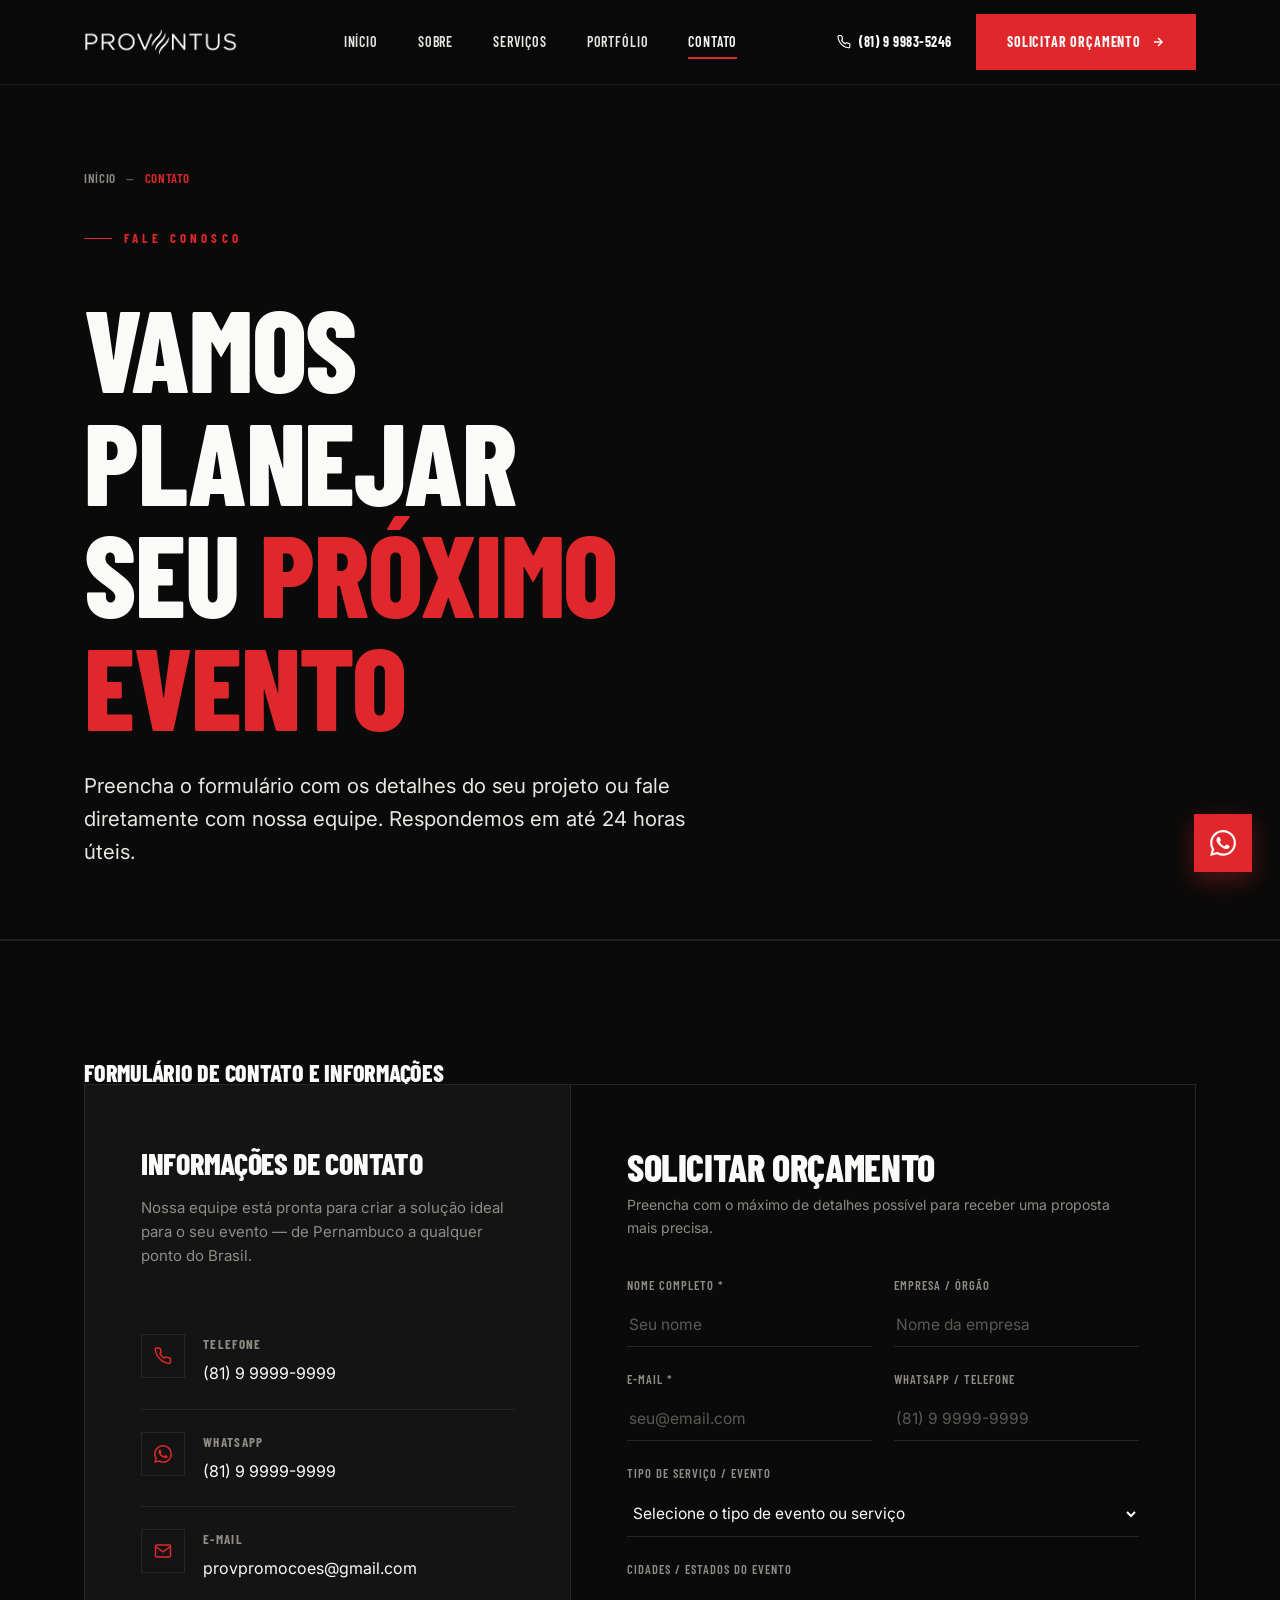
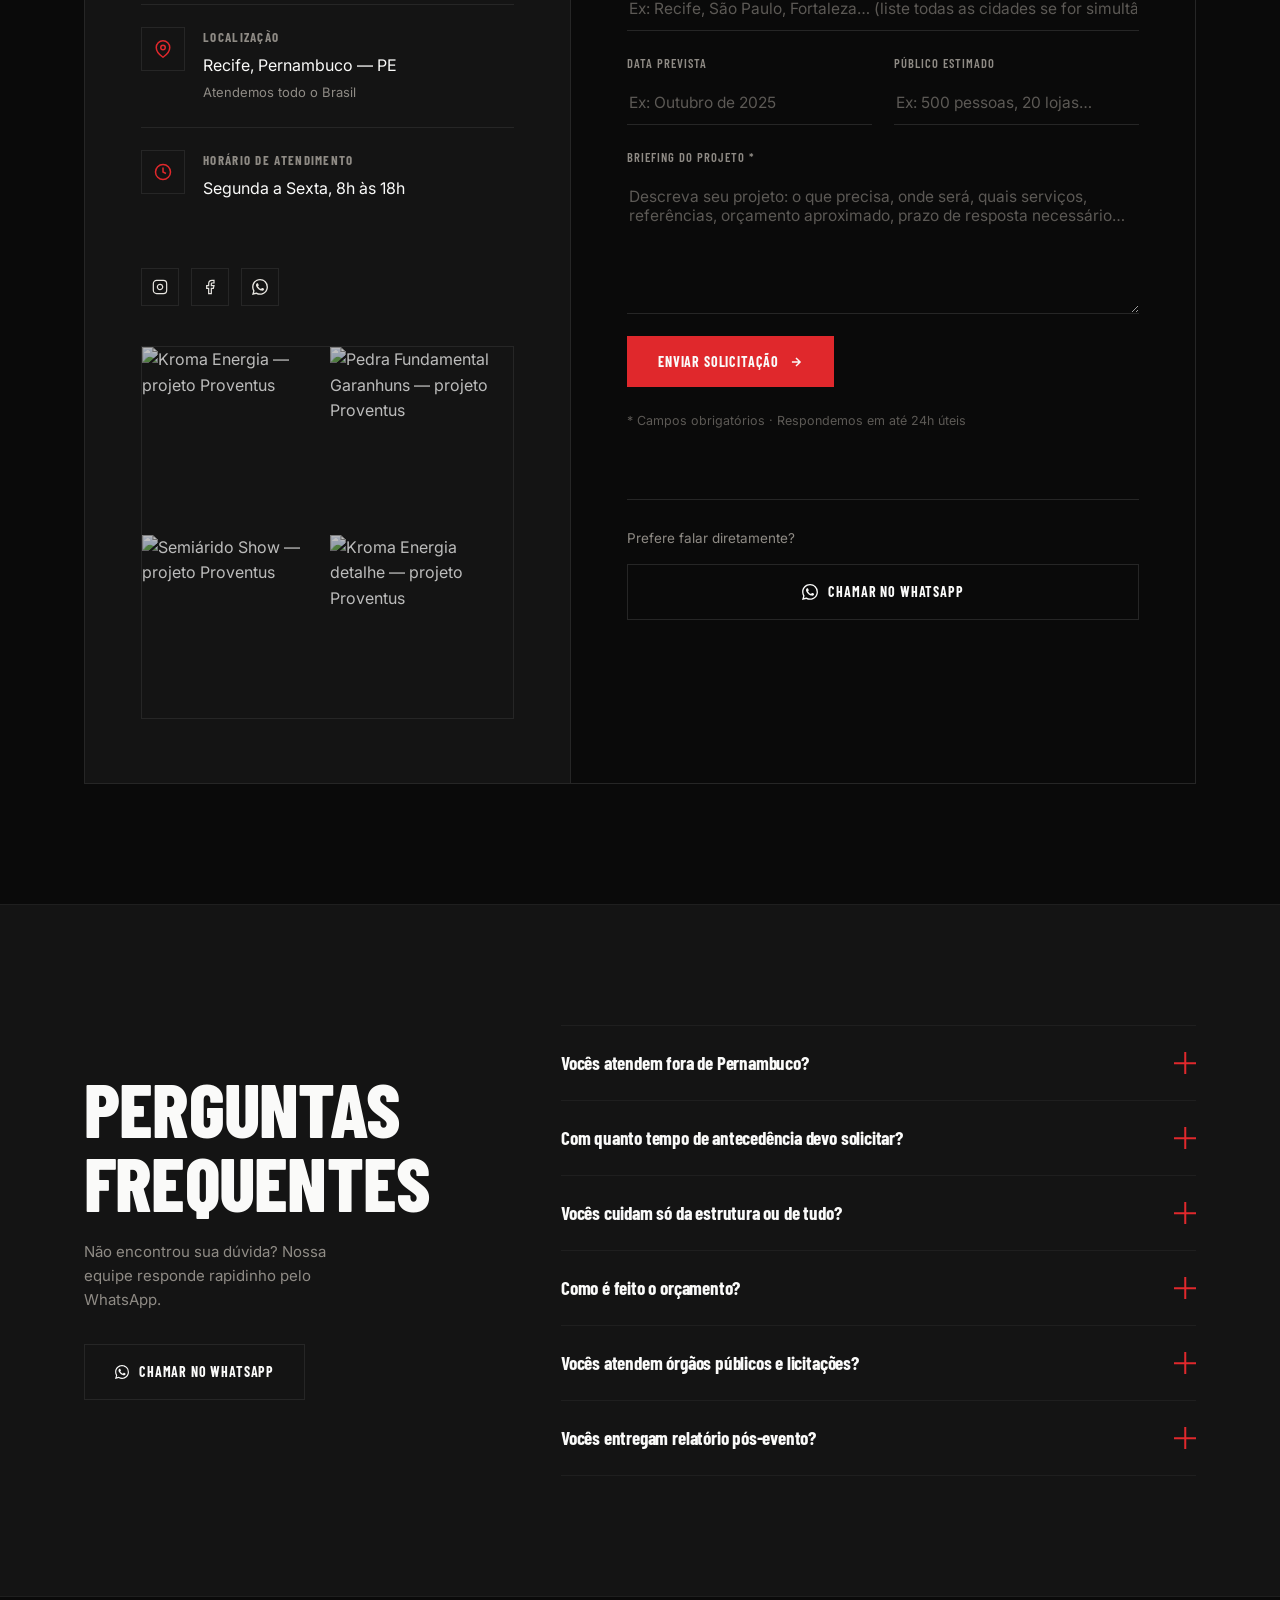
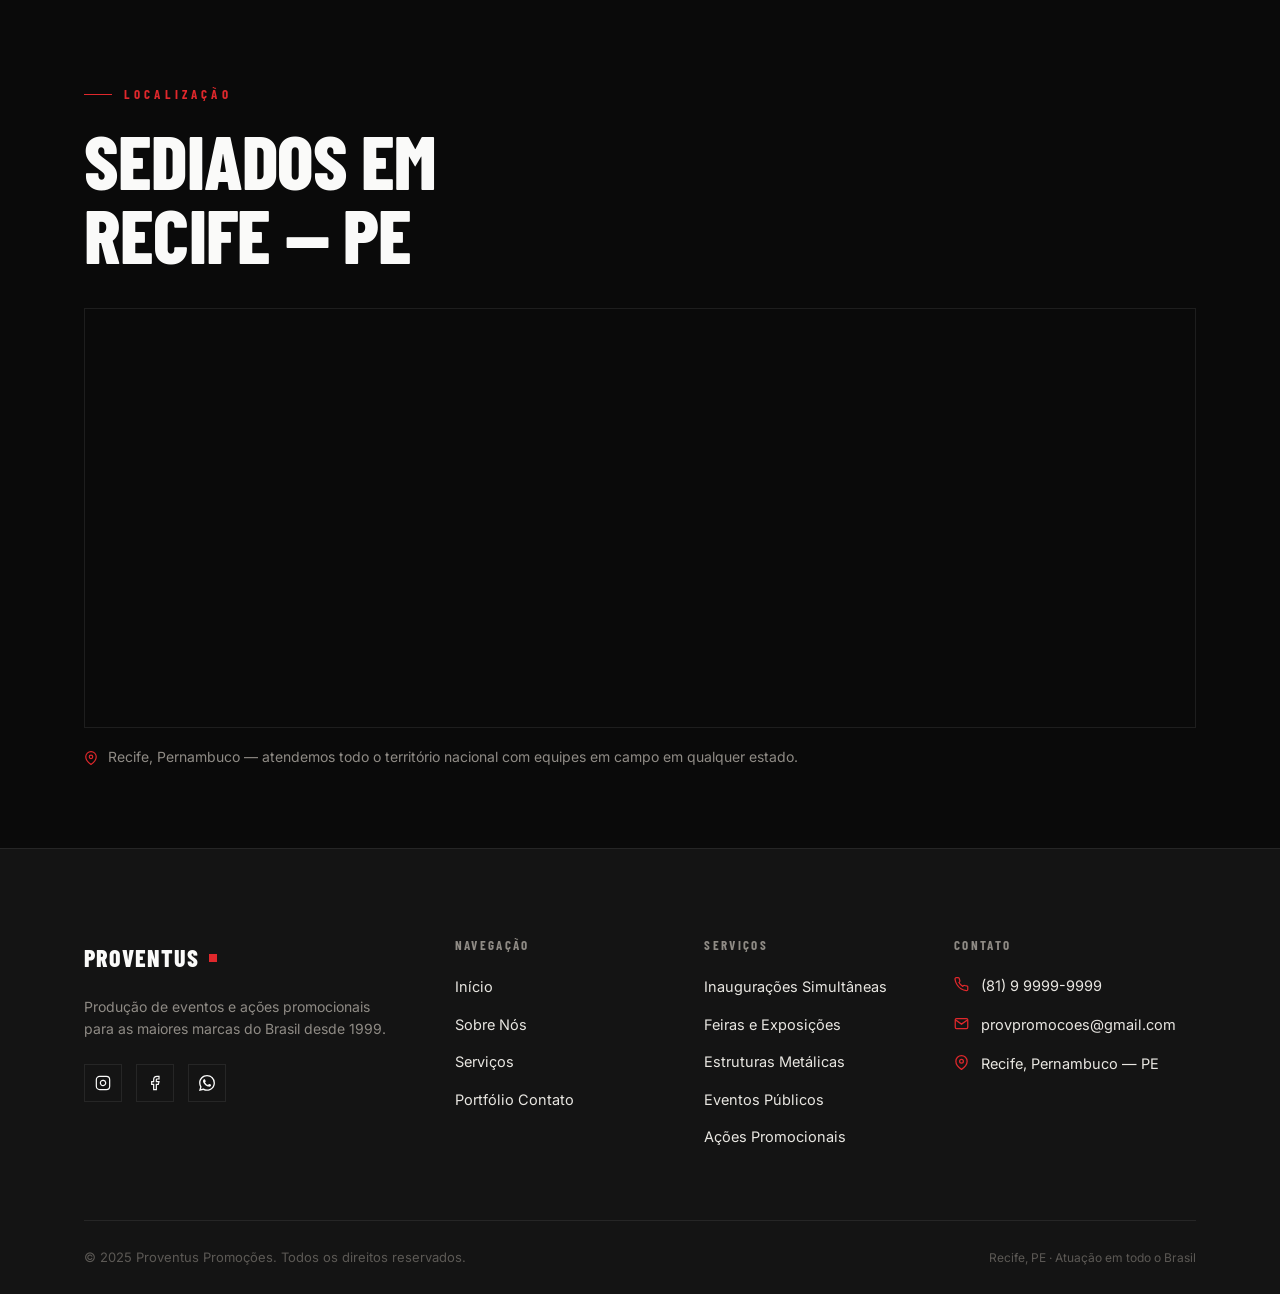
==== contato.html @ 8bb987c4 "Adicionando página de Portfólio" ====
<!DOCTYPE html>
<html lang="pt-BR">
<head>
  <meta charset="UTF-8"/>
  <meta name="viewport" content="width=device-width,initial-scale=1.0"/>
  <title>Contato — Proventus Promoções</title>
  <meta name="description" content="Entre em contato com a Proventus e solicite um orçamento. Respondemos em até 24h úteis. Atendemos todo o Brasil a partir de Recife, PE."/>
  <link rel="preconnect" href="https://fonts.googleapis.com"/>
  <link rel="preconnect" href="https://fonts.gstatic.com" crossorigin/>
  <link href="https://fonts.googleapis.com/css2?family=Barlow+Condensed:wght@400;600;700;800;900&family=Inter:wght@400;500;600&display=swap" rel="stylesheet"/>
  <link rel="stylesheet" href="css/style.css"/>
  <link rel="stylesheet" href="css/pages.css"/>
  <link rel="stylesheet" href="css/home.css"/>
</head>
<body>
<a href="#main" class="skip-link">Pular para o conteúdo</a>
<div class="truss-grid" aria-hidden="true"></div>
<div class="nav-overlay"></div>

<header class="site-header">
  <div class="container"><div class="header-inner">
    <a href="index.html" class="logo">
      <img src="img/LogoProventusBranca.png" alt="Logo Proventus Promoções" width="160" />
    </a>
    <nav class="main-nav" aria-label="Navegação principal">
        <a href="index.html">Início</a>
        <a href="sobre.html">Sobre</a>
        <a href="servicos.html">Serviços</a>
        <a href="portfolio.html">Portfólio</a>
        <a href="contato.html" class="active">Contato</a>
    </nav>
    <div class="header-cta">
      <a href="whatsapp://send?phone=5581999835246" class="btn-phone">
          <svg width="14" height="14" viewBox="0 0 24 24" fill="none" stroke="currentColor" stroke-width="2" aria-hidden="true"><path d="M22 16.92v3a2 2 0 0 1-2.18 2 19.79 19.79 0 0 1-8.63-3.07A19.5 19.5 0 0 1 4.69 12 19.79 19.79 0 0 1 1.62 3.38 2 2 0 0 1 3.62 1.18h3a2 2 0 0 1 2 1.72c.12.96.36 1.9.7 2.81a2 2 0 0 1-.45 2.11L7.91 8.82a16 16 0 0 0 6.13 6.13l.95-.95a2 2 0 0 1 2.11-.45c.91.34 1.85.58 2.81.7A2 2 0 0 1 22 16.92z"/></svg>
          (81) 9 9983-5246
        </a>
      <a href="contato.html" class="btn btn-primary">Solicitar Orçamento <svg class="btn-arrow" width="14" height="14" viewBox="0 0 24 24" fill="none" stroke="currentColor" stroke-width="2.5" aria-hidden="true"><path d="M5 12h14M12 5l7 7-7 7"/></svg></a>
      <button class="menu-toggle" aria-label="Abrir menu" aria-expanded="false"><span></span><span></span><span></span></button>
    </div>
  </div></div>
</header>

<main id="main">

<!-- HERO -->
<section class="page-hero page-hero-sm" aria-labelledby="page-title">
  <div class="container">
    <nav class="breadcrumb" aria-label="Trilha"><a href="index.html">Início</a><span class="sep" aria-hidden="true">—</span><span class="current" aria-current="page">Contato</span></nav>
    <span class="eyebrow reveal">Fale Conosco</span>
    <h1 id="page-title" class="h1 reveal reveal-delay-1" style="margin-top:18px;max-width:720px">
      VAMOS PLANEJAR<br/>SEU <span style="color:var(--red)">PRÓXIMO EVENTO</span>
    </h1>
    <p class="lead reveal reveal-delay-2" style="margin-top:28px">
      Preencha o formulário com os detalhes do seu projeto ou fale diretamente com nossa equipe. Respondemos em até 24 horas úteis.
    </p>
  </div>
</section>

<!-- FORMULÁRIO + PAINEL INFO -->
<section class="section section-border-top" aria-labelledby="contact-section-heading">
  <div class="container">
    <h2 id="contact-section-heading" class="sr-only">Formulário de contato e informações</h2>
    <div class="contact-layout reveal">

      <!-- PAINEL INFO -->
      <div class="contact-info-panel">
        <h3>Informações de Contato</h3>
        <p>Nossa equipe está pronta para criar a solução ideal para o seu evento — de Pernambuco a qualquer ponto do Brasil.</p>

        <div class="contact-detail">
          <div class="icon" aria-hidden="true">
            <svg width="18" height="18" viewBox="0 0 24 24" fill="none" stroke="currentColor" stroke-width="2"><path d="M22 16.92v3a2 2 0 0 1-2.18 2 19.79 19.79 0 0 1-8.63-3.07A19.5 19.5 0 0 1 4.69 12 19.79 19.79 0 0 1 1.62 3.38 2 2 0 0 1 3.62 1.18h3a2 2 0 0 1 2 1.72c.12.96.36 1.9.7 2.81a2 2 0 0 1-.45 2.11L7.91 8.82a16 16 0 0 0 6.13 6.13l.95-.95a2 2 0 0 1 2.11-.45c.91.34 1.85.58 2.81.7A2 2 0 0 1 22 16.92z"/></svg>
          </div>
          <div>
            <h5>Telefone</h5>
            <a href="tel:+5581999999999">(81) 9 9999-9999</a>
          </div>
        </div>

        <div class="contact-detail">
          <div class="icon" aria-hidden="true">
            <svg width="18" height="18" viewBox="0 0 24 24" fill="currentColor"><path d="M17.472 14.382c-.297-.149-1.758-.867-2.03-.967-.273-.099-.471-.148-.67.15-.197.297-.767.966-.94 1.164-.173.199-.347.223-.644.075-.297-.15-1.255-.463-2.39-1.475-.883-.788-1.48-1.761-1.653-2.059-.173-.297-.018-.458.13-.606.134-.133.298-.347.446-.52.149-.174.198-.298.298-.497.099-.198.05-.371-.025-.52-.075-.149-.669-1.612-.916-2.207-.242-.579-.487-.5-.669-.51-.173-.008-.371-.01-.57-.01-.198 0-.52.074-.792.372-.272.297-1.04 1.016-1.04 2.479 0 1.462 1.065 2.875 1.213 3.074.149.198 2.096 3.2 5.077 4.487.709.306 1.262.489 1.694.625.712.227 1.36.195 1.871.118.571-.085 1.758-.719 2.006-1.413.248-.694.248-1.289.173-1.413-.074-.124-.272-.198-.57-.347m-5.421 7.403h-.004a9.87 9.87 0 0 1-5.031-1.378l-.361-.214-3.741.982.998-3.648-.235-.374a9.86 9.86 0 0 1-1.51-5.26c.001-5.45 4.436-9.884 9.888-9.884 2.64 0 5.122 1.03 6.988 2.898a9.825 9.825 0 0 1 2.893 6.994c-.003 5.45-4.437 9.884-9.885 9.884m8.413-18.297A11.815 11.815 0 0 0 12.05 0C5.495 0 .16 5.335.157 11.892c0 2.096.547 4.142 1.588 5.945L.057 24l6.305-1.654a11.882 11.882 0 0 0 5.683 1.448h.005c6.554 0 11.89-5.335 11.893-11.893a11.821 11.821 0 0 0-3.48-8.413z"/></svg>
          </div>
          <div>
            <h5>WhatsApp</h5>
            <a href="https://wa.me/5581999999999?text=Olá%2C%20gostaria%20de%20um%20orçamento." target="_blank" rel="noopener noreferrer">(81) 9 9999-9999</a>
          </div>
        </div>

        <div class="contact-detail">
          <div class="icon" aria-hidden="true">
            <svg width="18" height="18" viewBox="0 0 24 24" fill="none" stroke="currentColor" stroke-width="2"><path d="M4 4h16c1.1 0 2 .9 2 2v12c0 1.1-.9 2-2 2H4c-1.1 0-2-.9-2-2V6c0-1.1.9-2 2-2z"/><polyline points="22,6 12,13 2,6"/></svg>
          </div>
          <div>
            <h5>E-mail</h5>
            <a href="mailto:provpromocoes@gmail.com">provpromocoes@gmail.com</a>
          </div>
        </div>

        <div class="contact-detail">
          <div class="icon" aria-hidden="true">
            <svg width="18" height="18" viewBox="0 0 24 24" fill="none" stroke="currentColor" stroke-width="2"><path d="M21 10c0 7-9 13-9 13s-9-6-9-13a9 9 0 0 1 18 0z"/><circle cx="12" cy="10" r="3"/></svg>
          </div>
          <div>
            <h5>Localização</h5>
            <span>Recife, Pernambuco — PE<br/><span style="color:var(--gray);font-size:13px">Atendemos todo o Brasil</span></span>
          </div>
        </div>

        <div class="contact-detail">
          <div class="icon" aria-hidden="true">
            <svg width="18" height="18" viewBox="0 0 24 24" fill="none" stroke="currentColor" stroke-width="2"><circle cx="12" cy="12" r="10"/><polyline points="12 6 12 12 16 14"/></svg>
          </div>
          <div>
            <h5>Horário de Atendimento</h5>
            <span>Segunda a Sexta, 8h às 18h</span>
          </div>
        </div>

        <!-- Redes sociais -->
        <div class="contact-social-row">
          <a href="https://instagram.com/proventuspromo" target="_blank" rel="noopener noreferrer"
             style="width:38px;height:38px;border:1px solid var(--line);display:flex;align-items:center;justify-content:center;color:var(--white-soft);transition:border-color .2s,color .2s"
             aria-label="Instagram Proventus">
            <svg width="16" height="16" viewBox="0 0 24 24" fill="none" stroke="currentColor" stroke-width="1.8" aria-hidden="true"><rect x="2" y="2" width="20" height="20" rx="5"/><path d="M16 11.37A4 4 0 1 1 12.63 8 4 4 0 0 1 16 11.37z"/><line x1="17.5" y1="6.5" x2="17.51" y2="6.5"/></svg>
          </a>
          <a href="https://facebook.com/proventuspromo" target="_blank" rel="noopener noreferrer"
             style="width:38px;height:38px;border:1px solid var(--line);display:flex;align-items:center;justify-content:center;color:var(--white-soft);transition:border-color .2s,color .2s"
             aria-label="Facebook Proventus">
            <svg width="16" height="16" viewBox="0 0 24 24" fill="none" stroke="currentColor" stroke-width="1.8" aria-hidden="true"><path d="M18 2h-3a5 5 0 0 0-5 5v3H7v4h3v8h4v-8h3l1-4h-4V7a1 1 0 0 1 1-1h3z"/></svg>
          </a>
          <a href="https://wa.me/5581999999999" target="_blank" rel="noopener noreferrer"
             style="width:38px;height:38px;border:1px solid var(--line);display:flex;align-items:center;justify-content:center;color:var(--white-soft);transition:border-color .2s,color .2s"
             aria-label="WhatsApp Proventus">
            <svg width="16" height="16" viewBox="0 0 24 24" fill="currentColor" aria-hidden="true"><path d="M17.472 14.382c-.297-.149-1.758-.867-2.03-.967-.273-.099-.471-.148-.67.15-.197.297-.767.966-.94 1.164-.173.199-.347.223-.644.075-.297-.15-1.255-.463-2.39-1.475-.883-.788-1.48-1.761-1.653-2.059-.173-.297-.018-.458.13-.606.134-.133.298-.347.446-.52.149-.174.198-.298.298-.497.099-.198.05-.371-.025-.52-.075-.149-.669-1.612-.916-2.207-.242-.579-.487-.5-.669-.51-.173-.008-.371-.01-.57-.01-.198 0-.52.074-.792.372-.272.297-1.04 1.016-1.04 2.479 0 1.462 1.065 2.875 1.213 3.074.149.198 2.096 3.2 5.077 4.487.709.306 1.262.489 1.694.625.712.227 1.36.195 1.871.118.571-.085 1.758-.719 2.006-1.413.248-.694.248-1.289.173-1.413-.074-.124-.272-.198-.57-.347m-5.421 7.403h-.004a9.87 9.87 0 0 1-5.031-1.378l-.361-.214-3.741.982.998-3.648-.235-.374a9.86 9.86 0 0 1-1.51-5.26c.001-5.45 4.436-9.884 9.888-9.884 2.64 0 5.122 1.03 6.988 2.898a9.825 9.825 0 0 1 2.893 6.994c-.003 5.45-4.437 9.884-9.885 9.884m8.413-18.297A11.815 11.815 0 0 0 12.05 0C5.495 0 .16 5.335.157 11.892c0 2.096.547 4.142 1.588 5.945L.057 24l6.305-1.654a11.882 11.882 0 0 0 5.683 1.448h.005c6.554 0 11.89-5.335 11.893-11.893a11.821 11.821 0 0 0-3.48-8.413z"/></svg>
          </a>
        </div>

        <!-- Mini-galeria lateral -->
        <div style="display:grid;grid-template-columns:1fr 1fr;gap:4px;margin-top:40px;border:1px solid var(--line);overflow:hidden">
          <img src="https://drive.google.com/thumbnail?id=1Gsp7-taKfFctQCIQmv2X5AhV4Wwb3cTy&sz=w400"
               alt="Kroma Energia — projeto Proventus"
               style="width:100%;aspect-ratio:1/1;object-fit:cover;filter:grayscale(0.3) brightness(0.75);display:block"
               loading="lazy"/>
          <img src="https://drive.google.com/thumbnail?id=1MTBsUHGqj3QW1oawx0imtrVaUfHjZV1m&sz=w400"
               alt="Pedra Fundamental Garanhuns — projeto Proventus"
               style="width:100%;aspect-ratio:1/1;object-fit:cover;filter:grayscale(0.3) brightness(0.75);display:block"
               loading="lazy"/>
          <img src="https://drive.google.com/thumbnail?id=1bImBL4d_rRsTT-2JryqyiBia14avQBzM&sz=w400"
               alt="Semiárido Show — projeto Proventus"
               style="width:100%;aspect-ratio:1/1;object-fit:cover;filter:grayscale(0.3) brightness(0.75);display:block"
               loading="lazy"/>
          <img src="https://drive.google.com/thumbnail?id=1u07YSJyd4qsum9HmL049cnF-ueLBFaaV&sz=w400"
               alt="Kroma Energia detalhe — projeto Proventus"
               style="width:100%;aspect-ratio:1/1;object-fit:cover;filter:grayscale(0.3) brightness(0.75);display:block"
               loading="lazy"/>
        </div>
      </div>

      <!-- FORMULÁRIO -->
      <div class="contact-form-panel">
        <h3 class="h3" style="margin-bottom:8px">Solicitar Orçamento</h3>
        <p style="color:var(--gray);font-size:14px;margin-bottom:36px">Preencha com o máximo de detalhes possível para receber uma proposta mais precisa.</p>

        <form id="contact-form" novalidate>
          <div class="form-grid">
            <div class="form-field">
              <label for="name">Nome Completo *</label>
              <input type="text" id="name" name="name" placeholder="Seu nome" autocomplete="name" required/>
            </div>
            <div class="form-field">
              <label for="company">Empresa / Órgão</label>
              <input type="text" id="company" name="company" placeholder="Nome da empresa" autocomplete="organization"/>
            </div>
            <div class="form-field">
              <label for="email">E-mail *</label>
              <input type="email" id="email" name="email" placeholder="seu@email.com" autocomplete="email" required/>
            </div>
            <div class="form-field">
              <label for="phone">WhatsApp / Telefone</label>
              <input type="tel" id="phone" name="phone" placeholder="(81) 9 9999-9999" autocomplete="tel"/>
            </div>
            <div class="form-field full">
              <label for="service">Tipo de Serviço / Evento</label>
              <select id="service" name="service">
                <option value="">Selecione o tipo de evento ou serviço</option>
                <option value="inauguracoes">Inaugurações Simultâneas</option>
                <option value="feiras">Feiras e Exposições</option>
                <option value="estruturas">Estruturas Metálicas e Galpões</option>
                <option value="publico">Eventos Públicos / Governamentais</option>
                <option value="convencoes">Convenções Corporativas</option>
                <option value="shows">Shows e Festivais</option>
                <option value="promocionais">Ações Promocionais (PDV)</option>
                <option value="cenografia">Cenografia e Ambientação</option>
                <option value="gastronomico">Eventos Gastronômicos</option>
                <option value="promotores">Promotores e Equipes de Campo</option>
                <option value="logistica">Logística e Distribuição</option>
                <option value="outro">Outro / Não sei ainda</option>
              </select>
            </div>
            <div class="form-field full">
              <label for="cities">Cidades / Estados do Evento</label>
              <input type="text" id="cities" name="cities" placeholder="Ex: Recife, São Paulo, Fortaleza… (liste todas as cidades se for simultâneo)"/>
            </div>
            <div class="form-field">
              <label for="date">Data Prevista</label>
              <input type="text" id="date" name="date" placeholder="Ex: Outubro de 2025"/>
            </div>
            <div class="form-field">
              <label for="audience">Público Estimado</label>
              <input type="text" id="audience" name="audience" placeholder="Ex: 500 pessoas, 20 lojas…"/>
            </div>
            <div class="form-field full">
              <label for="message">Briefing do Projeto *</label>
              <textarea id="message" name="message" rows="6"
                placeholder="Descreva seu projeto: o que precisa, onde será, quais serviços, referências, orçamento aproximado, prazo de resposta necessário…"
                required></textarea>
            </div>
          </div>

          <div class="form-submit-row">
            <button type="submit" class="btn btn-primary">
              Enviar Solicitação
              <svg class="btn-arrow" width="14" height="14" viewBox="0 0 24 24" fill="none" stroke="currentColor" stroke-width="2.5" aria-hidden="true"><path d="M5 12h14M12 5l7 7-7 7"/></svg>
            </button>
            <p class="form-note">* Campos obrigatórios · Respondemos em até 24h úteis</p>
          </div>
          <div class="form-status" role="status" aria-live="polite"></div>
        </form>

        <!-- CTA WhatsApp alternativo -->
        <div style="margin-top:36px;padding-top:28px;border-top:1px solid var(--line)">
          <p style="font-size:13.5px;color:var(--gray);margin-bottom:14px">Prefere falar diretamente?</p>
          <a href="https://wa.me/5581999999999?text=Olá%2C%20vim%20pelo%20site%20e%20gostaria%20de%20um%20orçamento."
             target="_blank" rel="noopener noreferrer"
             class="btn btn-outline" style="width:100%;justify-content:center">
            <svg width="16" height="16" viewBox="0 0 24 24" fill="currentColor" aria-hidden="true"><path d="M17.472 14.382c-.297-.149-1.758-.867-2.03-.967-.273-.099-.471-.148-.67.15-.197.297-.767.966-.94 1.164-.173.199-.347.223-.644.075-.297-.15-1.255-.463-2.39-1.475-.883-.788-1.48-1.761-1.653-2.059-.173-.297-.018-.458.13-.606.134-.133.298-.347.446-.52.149-.174.198-.298.298-.497.099-.198.05-.371-.025-.52-.075-.149-.669-1.612-.916-2.207-.242-.579-.487-.5-.669-.51-.173-.008-.371-.01-.57-.01-.198 0-.52.074-.792.372-.272.297-1.04 1.016-1.04 2.479 0 1.462 1.065 2.875 1.213 3.074.149.198 2.096 3.2 5.077 4.487.709.306 1.262.489 1.694.625.712.227 1.36.195 1.871.118.571-.085 1.758-.719 2.006-1.413.248-.694.248-1.289.173-1.413-.074-.124-.272-.198-.57-.347m-5.421 7.403h-.004a9.87 9.87 0 0 1-5.031-1.378l-.361-.214-3.741.982.998-3.648-.235-.374a9.86 9.86 0 0 1-1.51-5.26c.001-5.45 4.436-9.884 9.888-9.884 2.64 0 5.122 1.03 6.988 2.898a9.825 9.825 0 0 1 2.893 6.994c-.003 5.45-4.437 9.884-9.885 9.884m8.413-18.297A11.815 11.815 0 0 0 12.05 0C5.495 0 .16 5.335.157 11.892c0 2.096.547 4.142 1.588 5.945L.057 24l6.305-1.654a11.882 11.882 0 0 0 5.683 1.448h.005c6.554 0 11.89-5.335 11.893-11.893a11.821 11.821 0 0 0-3.48-8.413z"/></svg>
            Chamar no WhatsApp
          </a>
        </div>
      </div>

    </div>
  </div>
</section>

<!-- FAQ -->
<section class="section section-border-top bg-card" aria-labelledby="faq-heading">
  <div class="container">
    <div style="display:grid;grid-template-columns:1fr 1.6fr;gap:80px;align-items:start">
      <div>
        <span class="eyebrow reveal">Dúvidas Frequentes</span>
        <h2 id="faq-heading" class="h2 reveal reveal-delay-1" style="margin-top:18px">PERGUNTAS<br/>FREQUENTES</h2>
        <p style="color:var(--gray);margin-top:20px;font-size:15px;max-width:280px" class="reveal reveal-delay-2">
          Não encontrou sua dúvida? Nossa equipe responde rapidinho pelo WhatsApp.
        </p>
        <a href="https://wa.me/5581999999999" target="_blank" rel="noopener noreferrer" class="btn btn-outline reveal reveal-delay-3" style="margin-top:32px">
          <svg width="14" height="14" viewBox="0 0 24 24" fill="currentColor" aria-hidden="true"><path d="M17.472 14.382c-.297-.149-1.758-.867-2.03-.967-.273-.099-.471-.148-.67.15-.197.297-.767.966-.94 1.164-.173.199-.347.223-.644.075-.297-.15-1.255-.463-2.39-1.475-.883-.788-1.48-1.761-1.653-2.059-.173-.297-.018-.458.13-.606.134-.133.298-.347.446-.52.149-.174.198-.298.298-.497.099-.198.05-.371-.025-.52-.075-.149-.669-1.612-.916-2.207-.242-.579-.487-.5-.669-.51-.173-.008-.371-.01-.57-.01-.198 0-.52.074-.792.372-.272.297-1.04 1.016-1.04 2.479 0 1.462 1.065 2.875 1.213 3.074.149.198 2.096 3.2 5.077 4.487.709.306 1.262.489 1.694.625.712.227 1.36.195 1.871.118.571-.085 1.758-.719 2.006-1.413.248-.694.248-1.289.173-1.413-.074-.124-.272-.198-.57-.347m-5.421 7.403h-.004a9.87 9.87 0 0 1-5.031-1.378l-.361-.214-3.741.982.998-3.648-.235-.374a9.86 9.86 0 0 1-1.51-5.26c.001-5.45 4.436-9.884 9.888-9.884 2.64 0 5.122 1.03 6.988 2.898a9.825 9.825 0 0 1 2.893 6.994c-.003 5.45-4.437 9.884-9.885 9.884m8.413-18.297A11.815 11.815 0 0 0 12.05 0C5.495 0 .16 5.335.157 11.892c0 2.096.547 4.142 1.588 5.945L.057 24l6.305-1.654a11.882 11.882 0 0 0 5.683 1.448h.005c6.554 0 11.89-5.335 11.893-11.893a11.821 11.821 0 0 0-3.48-8.413z"/></svg>
          Chamar no WhatsApp
        </a>
      </div>

      <div class="reveal">
        <div class="faq-list">
          <div class="faq-item">
            <div class="faq-question" role="button" tabindex="0" aria-expanded="false">
              <h4>Vocês atendem fora de Pernambuco?</h4>
              <div class="plus" aria-hidden="true"></div>
            </div>
            <div class="faq-answer"><p>Sim. Atuamos em todo o Brasil há 27 anos. Inaugurações simultâneas em múltiplas cidades é exatamente a nossa especialidade — já coordenamos eventos em todos os 27 estados com rede própria de fornecedores e equipes locais.</p></div>
          </div>
          <div class="faq-item">
            <div class="faq-question" role="button" tabindex="0" aria-expanded="false">
              <h4>Com quanto tempo de antecedência devo solicitar?</h4>
              <div class="plus" aria-hidden="true"></div>
            </div>
            <div class="faq-answer"><p>O ideal é de 30 a 45 dias para eventos menores e 60 a 120 dias para inaugurações simultâneas, shows ou eventos de grande porte com estrutura pesada. Em casos urgentes, entre em contato — avaliamos a viabilidade caso a caso.</p></div>
          </div>
          <div class="faq-item">
            <div class="faq-question" role="button" tabindex="0" aria-expanded="false">
              <h4>Vocês cuidam só da estrutura ou de tudo?</h4>
              <div class="plus" aria-hidden="true"></div>
            </div>
            <div class="faq-answer"><p>Podemos ser o produtor geral do evento (ponta a ponta: planejamento, estrutura, equipes, logística, operação e relatório) ou fornecer serviços específicos como apenas estrutura metálica, apenas promotores ou apenas logística. Você decide o escopo.</p></div>
          </div>
          <div class="faq-item">
            <div class="faq-question" role="button" tabindex="0" aria-expanded="false">
              <h4>Como é feito o orçamento?</h4>
              <div class="plus" aria-hidden="true"></div>
            </div>
            <div class="faq-answer"><p>Após receber o briefing, nossa equipe faz o levantamento completo e apresenta uma proposta detalhada em até 48 horas úteis. Trabalhamos com propostas personalizadas — nunca com pacotes fechados, porque cada evento é diferente.</p></div>
          </div>
          <div class="faq-item">
            <div class="faq-question" role="button" tabindex="0" aria-expanded="false">
              <h4>Vocês atendem órgãos públicos e licitações?</h4>
              <div class="plus" aria-hidden="true"></div>
            </div>
            <div class="faq-answer"><p>Sim. Temos experiência com contratações públicas — já produzimos eventos para a Prefeitura de Pernambuco, Secretaria da Saúde, Tribunal da Justiça, UFRPE, HEMOBRAS e outros órgãos governamentais. Podemos fornecer toda a documentação necessária.</p></div>
          </div>
          <div class="faq-item">
            <div class="faq-question" role="button" tabindex="0" aria-expanded="false">
              <h4>Vocês entregam relatório pós-evento?</h4>
              <div class="plus" aria-hidden="true"></div>
            </div>
            <div class="faq-answer"><p>Sim, sempre. Entregamos relatório fotográfico e documental de cada ponto, com checklist de execução, registros da equipe em campo e recomendações para os próximos projetos.</p></div>
          </div>
        </div>
      </div>
    </div>
  </div>
</section>

<!-- MAPA -->
<section class="section-tight section-border-top" aria-labelledby="map-heading">
  <div class="container">
    <span class="eyebrow reveal">Localização</span>
    <h2 id="map-heading" class="h2 reveal reveal-delay-1" style="margin:18px 0 36px;max-width:480px">
      SEDIADOS EM<br/>RECIFE — PE
    </h2>
    <div class="map-frame reveal">
      <iframe
        title="Localização Proventus Promoções — Recife, Pernambuco"
        src="https://www.google.com/maps/embed?pb=!1m18!1m12!1m3!1d248849.89988222637!2d-35.07!3d-8.05!2m3!1f0!2f0!3f0!3m2!1i1024!2i768!4f13.1!3m3!1m2!1s0x7ab196c1bb51c5f%3A0xde0d77b46bf4d1e2!2sRecife%2C%20PE!5e0!3m2!1spt-BR!2sbr!4v1700000000000"
        loading="lazy"
        referrerpolicy="no-referrer-when-downgrade"
        allowfullscreen
      ></iframe>
    </div>
    <p style="margin-top:18px;color:var(--gray);font-size:14px">
      <svg width="14" height="14" viewBox="0 0 24 24" fill="none" stroke="currentColor" stroke-width="2" style="vertical-align:middle;margin-right:6px;color:var(--red)" aria-hidden="true"><path d="M21 10c0 7-9 13-9 13s-9-6-9-13a9 9 0 0 1 18 0z"/><circle cx="12" cy="10" r="3"/></svg>
      Recife, Pernambuco — atendemos todo o território nacional com equipes em campo em qualquer estado.
    </p>
  </div>
</section>

</main>

<!-- FOOTER -->
<footer class="site-footer" role="contentinfo">
  <div class="container">
    <div class="footer-top">
      <div class="footer-brand">
        <a href="index.html" class="logo">PROVENTUS<span class="dot"></span></a>
        <p>Produção de eventos e ações promocionais para as maiores marcas do Brasil desde 1999.</p>
        <div class="footer-social">
          <a href="https://instagram.com/proventuspromo" target="_blank" rel="noopener noreferrer" aria-label="Instagram">
            <svg width="16" height="16" viewBox="0 0 24 24" fill="none" stroke="currentColor" stroke-width="1.8" aria-hidden="true"><rect x="2" y="2" width="20" height="20" rx="5"/><path d="M16 11.37A4 4 0 1 1 12.63 8 4 4 0 0 1 16 11.37z"/><line x1="17.5" y1="6.5" x2="17.51" y2="6.5"/></svg>
          </a>
          <a href="https://facebook.com/proventuspromo" target="_blank" rel="noopener noreferrer" aria-label="Facebook">
            <svg width="16" height="16" viewBox="0 0 24 24" fill="none" stroke="currentColor" stroke-width="1.8" aria-hidden="true"><path d="M18 2h-3a5 5 0 0 0-5 5v3H7v4h3v8h4v-8h3l1-4h-4V7a1 1 0 0 1 1-1h3z"/></svg>
          </a>
          <a href="https://wa.me/5581999999999" target="_blank" rel="noopener noreferrer" aria-label="WhatsApp">
            <svg width="16" height="16" viewBox="0 0 24 24" fill="currentColor" aria-hidden="true"><path d="M17.472 14.382c-.297-.149-1.758-.867-2.03-.967-.273-.099-.471-.148-.67.15-.197.297-.767.966-.94 1.164-.173.199-.347.223-.644.075-.297-.15-1.255-.463-2.39-1.475-.883-.788-1.48-1.761-1.653-2.059-.173-.297-.018-.458.13-.606.134-.133.298-.347.446-.52.149-.174.198-.298.298-.497.099-.198.05-.371-.025-.52-.075-.149-.669-1.612-.916-2.207-.242-.579-.487-.5-.669-.51-.173-.008-.371-.01-.57-.01-.198 0-.52.074-.792.372-.272.297-1.04 1.016-1.04 2.479 0 1.462 1.065 2.875 1.213 3.074.149.198 2.096 3.2 5.077 4.487.709.306 1.262.489 1.694.625.712.227 1.36.195 1.871.118.571-.085 1.758-.719 2.006-1.413.248-.694.248-1.289.173-1.413-.074-.124-.272-.198-.57-.347m-5.421 7.403h-.004a9.87 9.87 0 0 1-5.031-1.378l-.361-.214-3.741.982.998-3.648-.235-.374a9.86 9.86 0 0 1-1.51-5.26c.001-5.45 4.436-9.884 9.888-9.884 2.64 0 5.122 1.03 6.988 2.898a9.825 9.825 0 0 1 2.893 6.994c-.003 5.45-4.437 9.884-9.885 9.884m8.413-18.297A11.815 11.815 0 0 0 12.05 0C5.495 0 .16 5.335.157 11.892c0 2.096.547 4.142 1.588 5.945L.057 24l6.305-1.654a11.882 11.882 0 0 0 5.683 1.448h.005c6.554 0 11.89-5.335 11.893-11.893a11.821 11.821 0 0 0-3.48-8.413z"/></svg>
          </a>
        </div>
      </div>
      <div class="footer-col">
        <h4>Navegação</h4>
        <ul>
          <li><a href="index.html">Início</a></li>
          <li><a href="sobre.html">Sobre Nós</a></li>
          <li><a href="servicos.html">Serviços</a></li>
          <li><a href="portfolio.html">Portfólio</a>
        <a href="contato.html">Contato</a></li>
        </ul>
      </div>
      <div class="footer-col">
        <h4>Serviços</h4>
        <ul>
          <li><a href="servicos.html">Inaugurações Simultâneas</a></li>
          <li><a href="servicos.html">Feiras e Exposições</a></li>
          <li><a href="servicos.html">Estruturas Metálicas</a></li>
          <li><a href="servicos.html">Eventos Públicos</a></li>
          <li><a href="servicos.html">Ações Promocionais</a></li>
        </ul>
      </div>
      <div class="footer-col">
        <h4>Contato</h4>
        <div class="footer-contact-item">
          <svg width="15" height="15" viewBox="0 0 24 24" fill="none" stroke="currentColor" stroke-width="2" aria-hidden="true"><path d="M22 16.92v3a2 2 0 0 1-2.18 2 19.79 19.79 0 0 1-8.63-3.07A19.5 19.5 0 0 1 4.69 12 19.79 19.79 0 0 1 1.62 3.38 2 2 0 0 1 3.62 1.18h3a2 2 0 0 1 2 1.72c.12.96.36 1.9.7 2.81a2 2 0 0 1-.45 2.11L7.91 8.82a16 16 0 0 0 6.13 6.13l.95-.95a2 2 0 0 1 2.11-.45c.91.34 1.85.58 2.81.7A2 2 0 0 1 22 16.92z"/></svg>
          <a href="tel:+5581999999999">(81) 9 9999-9999</a>
        </div>
        <div class="footer-contact-item">
          <svg width="15" height="15" viewBox="0 0 24 24" fill="none" stroke="currentColor" stroke-width="2" aria-hidden="true"><path d="M4 4h16c1.1 0 2 .9 2 2v12c0 1.1-.9 2-2 2H4c-1.1 0-2-.9-2-2V6c0-1.1.9-2 2-2z"/><polyline points="22,6 12,13 2,6"/></svg>
          <a href="mailto:provpromocoes@gmail.com">provpromocoes@gmail.com</a>
        </div>
        <div class="footer-contact-item">
          <svg width="15" height="15" viewBox="0 0 24 24" fill="none" stroke="currentColor" stroke-width="2" aria-hidden="true"><path d="M21 10c0 7-9 13-9 13s-9-6-9-13a9 9 0 0 1 18 0z"/><circle cx="12" cy="10" r="3"/></svg>
          <span>Recife, Pernambuco — PE</span>
        </div>
      </div>
    </div>
    <div class="footer-bottom">
      <p>&copy; 2025 Proventus Promoções. Todos os direitos reservados.</p>
      <p style="color:var(--gray-dim);font-size:12px">Recife, PE · Atuação em todo o Brasil</p>
    </div>
  </div>
</footer>

<a href="https://wa.me/5581999999999?text=Olá%2C%20vim%20pelo%20site%20e%20gostaria%20de%20um%20orçamento." class="whatsapp-float" target="_blank" rel="noopener noreferrer" aria-label="Fale conosco pelo WhatsApp">
  <svg width="26" height="26" viewBox="0 0 24 24" fill="currentColor" aria-hidden="true"><path d="M17.472 14.382c-.297-.149-1.758-.867-2.03-.967-.273-.099-.471-.148-.67.15-.197.297-.767.966-.94 1.164-.173.199-.347.223-.644.075-.297-.15-1.255-.463-2.39-1.475-.883-.788-1.48-1.761-1.653-2.059-.173-.297-.018-.458.13-.606.134-.133.298-.347.446-.52.149-.174.198-.298.298-.497.099-.198.05-.371-.025-.52-.075-.149-.669-1.612-.916-2.207-.242-.579-.487-.5-.669-.51-.173-.008-.371-.01-.57-.01-.198 0-.52.074-.792.372-.272.297-1.04 1.016-1.04 2.479 0 1.462 1.065 2.875 1.213 3.074.149.198 2.096 3.2 5.077 4.487.709.306 1.262.489 1.694.625.712.227 1.36.195 1.871.118.571-.085 1.758-.719 2.006-1.413.248-.694.248-1.289.173-1.413-.074-.124-.272-.198-.57-.347m-5.421 7.403h-.004a9.87 9.87 0 0 1-5.031-1.378l-.361-.214-3.741.982.998-3.648-.235-.374a9.86 9.86 0 0 1-1.51-5.26c.001-5.45 4.436-9.884 9.888-9.884 2.64 0 5.122 1.03 6.988 2.898a9.825 9.825 0 0 1 2.893 6.994c-.003 5.45-4.437 9.884-9.885 9.884m8.413-18.297A11.815 11.815 0 0 0 12.05 0C5.495 0 .16 5.335.157 11.892c0 2.096.547 4.142 1.588 5.945L.057 24l6.305-1.654a11.882 11.882 0 0 0 5.683 1.448h.005c6.554 0 11.89-5.335 11.893-11.893a11.821 11.821 0 0 0-3.48-8.413z"/></svg>
</a>

<script src="js/main.js"></script>
</body>
</html>
---- css/style.css ----
/* ==========================================================================
   PROVENTUS PROMOÇÕES — Design System
   Paleta: preto industrial + vermelho de obra + branco
   Tipografia: Barlow Condensed (display) + Inter (corpo)
   Assinatura visual: grade estrutural / coordenadas de montagem
   ========================================================================== */

:root {
  /* Cores */
  --black-deep: #0a0a0a;
  --black-card: #141414;
  --black-card-2: #1a1a1a;
  --line: #262626;
  --line-soft: #1f1f1f;
  --white: #fafaf9;
  --white-soft: #e8e6e1;
  --gray: #8f8b85;
  --gray-dim: #5c5955;
  --red: #e0282c;
  --red-dim: #a01d20;
  --red-glow: rgba(224, 40, 44, 0.18);

  /* Tipografia */
  --font-display: "Barlow Condensed", sans-serif;
  --font-body: "Inter", sans-serif;

  /* Espaçamento base */
  --container: 1240px;
  --gutter: clamp(20px, 5vw, 64px);

  /* Transições */
  --ease: cubic-bezier(0.22, 1, 0.36, 1);
}

* {
  margin: 0;
  padding: 0;
  box-sizing: border-box;
}

html {
  scroll-behavior: smooth;
}

@media (prefers-reduced-motion: reduce) {
  html {
    scroll-behavior: auto;
  }
  *, *::before, *::after {
    animation-duration: 0.01ms !important;
    animation-iteration-count: 1 !important;
    transition-duration: 0.01ms !important;
    scroll-behavior: auto !important;
  }
}

body {
  background: var(--black-deep);
  color: var(--white);
  font-family: var(--font-body);
  font-size: 16px;
  line-height: 1.6;
  -webkit-font-smoothing: antialiased;
  overflow-x: hidden;
}

img {
  max-width: 100%;
  display: block;
}

a {
  color: inherit;
  text-decoration: none;
}

button {
  font-family: inherit;
  cursor: pointer;
  border: none;
  background: none;
}

ul {
  list-style: none;
}

:focus-visible {
  outline: 2px solid var(--red);
  outline-offset: 3px;
}

.container {
  width: 100%;
  max-width: var(--container);
  margin: 0 auto;
  padding-left: var(--gutter);
  padding-right: var(--gutter);
}

/* ==========================================================================
   Tipografia
   ========================================================================== */

h1, h2, h3, h4 {
  font-family: var(--font-display);
  font-weight: 800;
  letter-spacing: -0.01em;
  line-height: 0.98;
  text-transform: uppercase;
}

.eyebrow {
  font-family: var(--font-display);
  font-weight: 700;
  font-size: 13px;
  letter-spacing: 0.32em;
  text-transform: uppercase;
  color: var(--red);
  display: inline-flex;
  align-items: center;
  gap: 12px;
}

.eyebrow::before {
  content: "";
  width: 28px;
  height: 1px;
  background: var(--red);
}

.h1 {
  font-size: clamp(48px, 9vw, 122px);
}

.h2 {
  font-size: clamp(36px, 6vw, 76px);
}

.h3 {
  font-size: clamp(24px, 3.4vw, 38px);
}

.lead {
  font-size: clamp(17px, 1.6vw, 21px);
  color: var(--white-soft);
  font-weight: 400;
  line-height: 1.6;
  max-width: 640px;
}

.mono-tag {
  font-family: var(--font-body);
  font-size: 12px;
  letter-spacing: 0.08em;
  color: var(--gray);
  font-feature-settings: "tnum";
}

/* ==========================================================================
   Header
   ========================================================================== */

.site-header {
  position: fixed;
  top: 0;
  left: 0;
  right: 0;
  z-index: 100;
  background: rgba(10, 10, 10, 0.78);
  backdrop-filter: blur(14px);
  border-bottom: 1px solid var(--line-soft);
  transition: background 0.3s var(--ease);
}

.header-inner {
  display: flex;
  align-items: center;
  justify-content: space-between;
  height: 84px;
}

.logo {
  font-family: var(--font-display);
  font-weight: 800;
  font-size: 24px;
  letter-spacing: 0.04em;
  display: flex;
  align-items: center;
  gap: 10px;
  object-fit: cover;
}

.logo img{
  object-fit: cover;
}

.logo .dot {
  width: 8px;
  height: 8px;
  background: var(--red);
  display: inline-block;
}

.logo span.sub {
  font-family: var(--font-body);
  font-weight: 400;
  font-size: 10px;
  letter-spacing: 0.2em;
  color: var(--gray);
  text-transform: uppercase;
  display: block;
  margin-top: 2px;
}

nav.main-nav {
  display: flex;
  align-items: center;
  gap: 40px;
}

nav.main-nav a {
  font-family: var(--font-display);
  font-weight: 600;
  font-size: 14px;
  letter-spacing: 0.06em;
  text-transform: uppercase;
  color: var(--white-soft);
  position: relative;
  padding: 6px 0;
  transition: color 0.2s var(--ease);
}

nav.main-nav a::after {
  content: "";
  position: absolute;
  bottom: 0;
  left: 0;
  width: 0;
  height: 2px;
  background: var(--red);
  transition: width 0.25s var(--ease);
}

nav.main-nav a:hover,
nav.main-nav a.active {
  color: var(--white);
}

nav.main-nav a:hover::after,
nav.main-nav a.active::after {
  width: 100%;
}

.header-cta {
  display: flex;
  align-items: center;
  gap: 24px;
}

.btn-phone {
  font-family: var(--font-display);
  font-weight: 700;
  font-size: 14px;
  letter-spacing: 0.04em;
  color: var(--white);
  display: none;
}

@media (min-width: 1100px) {
  .btn-phone {
    display: inline-flex;
    align-items: center;
    gap: 8px;
  }
}

.menu-toggle {
  display: none;
  flex-direction: column;
  gap: 5px;
  width: 28px;
  z-index: 110;
}

.menu-toggle span {
  height: 2px;
  background: var(--white);
  width: 100%;
  transition: transform 0.3s var(--ease), opacity 0.3s var(--ease);
}

@media (max-width: 1099px) {
  nav.main-nav {
    position: fixed;
    top: 0;
    right: 0;
    height: 100vh;
    width: min(340px, 86vw);
    background: var(--black-card);
    border-left: 1px solid var(--line);
    flex-direction: column;
    align-items: flex-start;
    justify-content: center;
    gap: 28px;
    padding: 0 48px;
    transform: translateX(100%);
    transition: transform 0.35s var(--ease);
  }
  nav.main-nav.open {
    transform: translateX(0);
  }
  nav.main-nav a {
    font-size: 20px;
  }
  .menu-toggle {
    display: flex;
  }
  .header-cta .btn-phone {
    display: none;
  }
}

.menu-toggle.is-open span:nth-child(1) {
  transform: translateY(7px) rotate(45deg);
}
.menu-toggle.is-open span:nth-child(2) {
  opacity: 0;
}
.menu-toggle.is-open span:nth-child(3) {
  transform: translateY(-7px) rotate(-45deg);
}

.nav-overlay {
  position: fixed;
  inset: 0;
  background: rgba(0, 0, 0, 0.6);
  z-index: 95;
  opacity: 0;
  pointer-events: none;
  transition: opacity 0.3s var(--ease);
}
.nav-overlay.show {
  opacity: 1;
  pointer-events: auto;
}

/* ==========================================================================
   Botões
   ========================================================================== */

.btn {
  display: inline-flex;
  align-items: center;
  gap: 10px;
  font-family: var(--font-display);
  font-weight: 700;
  font-size: 14px;
  letter-spacing: 0.06em;
  text-transform: uppercase;
  padding: 16px 30px;
  border: 1px solid transparent;
  transition: transform 0.25s var(--ease), background 0.25s var(--ease), color 0.25s var(--ease), border-color 0.25s var(--ease);
  white-space: nowrap;
}

.btn-primary {
  background: var(--red);
  color: var(--white);
}
.btn-primary:hover {
  background: #c41f23;
  transform: translateY(-2px);
}

.btn-outline {
  background: transparent;
  color: var(--white);
  border-color: var(--line);
}
.btn-outline:hover {
  border-color: var(--red);
  transform: translateY(-2px);
}

.btn-arrow {
  transition: transform 0.25s var(--ease);
}
.btn:hover .btn-arrow {
  transform: translateX(4px);
}

/* ==========================================================================
   Hero (genérico)
   ========================================================================== */

.page-hero {
  position: relative;
  padding: 200px 0 100px;
  border-bottom: 1px solid var(--line-soft);
}

.page-hero .eyebrow {
  margin-bottom: 24px;
}

.breadcrumb {
  display: flex;
  align-items: center;
  gap: 10px;
  font-size: 13px;
  color: var(--gray);
  margin-bottom: 32px;
  text-transform: uppercase;
  letter-spacing: 0.05em;
  font-family: var(--font-display);
  font-weight: 600;
}
.breadcrumb a:hover {
  color: var(--white);
}
.breadcrumb .sep {
  color: var(--gray-dim);
}
.breadcrumb .current {
  color: var(--red);
}

/* ==========================================================================
   Seções genéricas
   ========================================================================== */

section {
  position: relative;
  z-index: 1;
}

.section {
  padding: 120px 0;
}

.section-tight {
  padding: 80px 0;
}

.section-border-top {
  border-top: 1px solid var(--line-soft);
}

.section-header {
  display: flex;
  justify-content: space-between;
  align-items: flex-end;
  gap: 40px;
  margin-bottom: 64px;
  flex-wrap: wrap;
}

.section-header .lead {
  margin: 0;
}

.bg-card {
  background: var(--black-card);
}

/* ==========================================================================
   Footer
   ========================================================================== */

footer.site-footer {
  position: relative;
  z-index: 1;
  background: var(--black-card);
  border-top: 1px solid var(--line);
  padding: 90px 0 0;
}

.footer-top {
  display: grid;
  grid-template-columns: 1.3fr 0.8fr 0.8fr 1fr;
  gap: 56px;
  padding-bottom: 70px;
  border-bottom: 1px solid var(--line);
}

@media (max-width: 900px) {
  .footer-top {
    grid-template-columns: 1fr 1fr;
    gap: 40px;
  }
}

@media (max-width: 560px) {
  .footer-top {
    grid-template-columns: 1fr;
  }
}

.footer-brand .logo {
  margin-bottom: 18px;
}

.footer-brand p {
  color: var(--gray);
  font-size: 14px;
  max-width: 320px;
  margin-bottom: 24px;
}

.footer-social {
  display: flex;
  gap: 14px;
}

.footer-social a {
  width: 38px;
  height: 38px;
  border: 1px solid var(--line);
  display: flex;
  align-items: center;
  justify-content: center;
  transition: border-color 0.2s var(--ease), color 0.2s var(--ease);
}
.footer-social a:hover {
  border-color: var(--red);
  color: var(--red);
}

.footer-col h4 {
  font-size: 13px;
  letter-spacing: 0.18em;
  color: var(--gray);
  margin-bottom: 22px;
  font-weight: 700;
}

.footer-col ul {
  display: flex;
  flex-direction: column;
  gap: 12px;
}

.footer-col a {
  color: var(--white-soft);
  font-size: 14.5px;
  transition: color 0.2s var(--ease), padding-left 0.2s var(--ease);
}
.footer-col a:hover {
  color: var(--red);
  padding-left: 4px;
}

.footer-contact-item {
  display: flex;
  gap: 12px;
  align-items: flex-start;
  margin-bottom: 16px;
}

.footer-contact-item svg {
  flex-shrink: 0;
  margin-top: 3px;
  color: var(--red);
}

.footer-contact-item span,
.footer-contact-item a {
  color: var(--white-soft);
  font-size: 14.5px;
}

.footer-bottom {
  display: flex;
  justify-content: space-between;
  align-items: center;
  padding: 26px 0;
  flex-wrap: wrap;
  gap: 12px;
}

.footer-bottom p {
  color: var(--gray-dim);
  font-size: 13px;
}

.footer-bottom a:hover {
  color: var(--white);
}

/* ==========================================================================
   WhatsApp flutuante
   ========================================================================== */

.whatsapp-float {
  position: fixed;
  bottom: 28px;
  right: 28px;
  z-index: 90;
  width: 58px;
  height: 58px;
  background: var(--red);
  display: flex;
  align-items: center;
  justify-content: center;
  box-shadow: 0 8px 24px rgba(224, 40, 44, 0.35);
  transition: transform 0.25s var(--ease);
}

.whatsapp-float:hover {
  transform: scale(1.08);
}

/* ==========================================================================
   Utilitários de reveal (scroll)
   ========================================================================== */

.reveal {
  opacity: 0;
  transform: translateY(28px);
  transition: opacity 0.7s var(--ease), transform 0.7s var(--ease);
}

.reveal.in-view {
  opacity: 1;
  transform: translateY(0);
}

.reveal-delay-1 { transition-delay: 0.08s; }
.reveal-delay-2 { transition-delay: 0.16s; }
.reveal-delay-3 { transition-delay: 0.24s; }
.reveal-delay-4 { transition-delay: 0.32s; }

/* ==========================================================================
   Skip link (acessibilidade)
   ========================================================================== */

.skip-link {
  position: absolute;
  left: -9999px;
  top: 0;
  background: var(--red);
  color: var(--white);
  padding: 12px 20px;
  z-index: 200;
  font-family: var(--font-display);
  font-weight: 700;
  letter-spacing: 0.05em;
  text-transform: uppercase;
}

.skip-link:focus {
  left: 16px;
  top: 16px;
}
---- css/pages.css ----
/* ==========================================================================
   PÁGINAS INTERNAS — Sobre / Serviços / Contato
   ========================================================================== */

/* ---------- SOBRE ---------- */

.manifesto {
  max-width: 900px;
}

.manifesto blockquote {
  font-family: var(--font-display);
  font-size: clamp(28px, 4vw, 46px);
  font-weight: 700;
  text-transform: none;
  line-height: 1.18;
  color: var(--white);
  border-left: 3px solid var(--red);
  padding-left: 32px;
}

.manifesto blockquote .signature {
  display: block;
  margin-top: 24px;
  font-family: var(--font-body);
  font-size: 14px;
  font-weight: 400;
  color: var(--gray);
  letter-spacing: 0.02em;
}

.about-history {
  display: grid;
  grid-template-columns: 0.7fr 1.3fr;
  gap: 64px;
}

@media (max-width: 880px) {
  .about-history {
    grid-template-columns: 1fr;
    gap: 32px;
  }
}

.about-history .lead-col p {
  color: var(--white-soft);
  font-size: 17px;
  margin-bottom: 22px;
}

.history-figure {
  font-family: var(--font-display);
  font-size: 96px;
  font-weight: 800;
  color: var(--line);
  line-height: 0.9;
}

.timeline-stats {
  display: grid;
  grid-template-columns: repeat(3, 1fr);
  gap: 1px;
  background: var(--line);
  border: 1px solid var(--line);
  margin-top: 64px;
}

@media (max-width: 700px) {
  .timeline-stats {
    grid-template-columns: 1fr;
  }
}

.timeline-stat {
  background: var(--black-deep);
  padding: 36px 32px;
}

.timeline-stat strong {
  font-family: var(--font-display);
  font-size: 56px;
  font-weight: 800;
  color: var(--red);
  display: block;
  line-height: 1;
  margin-bottom: 10px;
}

.timeline-stat span {
  color: var(--gray);
  font-size: 14px;
}

/* Vídeo institucional */
.video-frame {
  position: relative;
  aspect-ratio: 16/9;
  background: var(--black-card);
  border: 1px solid var(--line);
  overflow: hidden;
}

.video-frame img {
  width: 100%;
  height: 100%;
  object-fit: cover;
  filter: grayscale(0.4) brightness(0.55);
}

.video-play-btn {
  position: absolute;
  top: 50%;
  left: 50%;
  transform: translate(-50%, -50%);
  width: 84px;
  height: 84px;
  border-radius: 50%;
  background: var(--red);
  display: flex;
  align-items: center;
  justify-content: center;
  transition: transform 0.25s var(--ease);
}

.video-frame:hover .video-play-btn {
  transform: translate(-50%, -50%) scale(1.1);
}

.video-frame .video-label {
  position: absolute;
  bottom: 24px;
  left: 24px;
  font-family: var(--font-display);
  letter-spacing: 0.12em;
  text-transform: uppercase;
  font-size: 12px;
  color: var(--white-soft);
}

/* Processo (reaproveitado também na Sobre) */

/* Time */
.team-grid {
  display: grid;
  grid-template-columns: repeat(4, 1fr);
  gap: 1px;
  background: var(--line);
  border: 1px solid var(--line);
}

@media (max-width: 900px) {
  .team-grid {
    grid-template-columns: repeat(2, 1fr);
  }
}
@media (max-width: 540px) {
  .team-grid {
    grid-template-columns: 1fr;
  }
}

.team-card {
  background: var(--black-deep);
  position: relative;
}

.team-photo {
  aspect-ratio: 3/4;
  overflow: hidden;
  background: var(--black-card);
}

.team-photo img {
  width: 100%;
  height: 100%;
  object-fit: cover;
  filter: grayscale(0.5);
  transition: filter 0.35s var(--ease), transform 0.35s var(--ease);
}

.team-card:hover .team-photo img {
  filter: grayscale(0);
  transform: scale(1.04);
}

.team-info {
  padding: 22px 24px 28px;
  border-top: 1px solid var(--line);
}

.team-info h4 {
  font-size: 21px;
  margin-bottom: 4px;
}

.team-info span {
  font-size: 13px;
  color: var(--red);
  text-transform: uppercase;
  letter-spacing: 0.06em;
  font-family: var(--font-display);
  font-weight: 600;
}

/* Valores */
.values-grid {
  display: grid;
  grid-template-columns: repeat(4, 1fr);
  gap: 40px;
}

@media (max-width: 900px) {
  .values-grid {
    grid-template-columns: repeat(2, 1fr);
  }
}
@media (max-width: 540px) {
  .values-grid {
    grid-template-columns: 1fr;
  }
}

.value-item .icon-box {
  width: 56px;
  height: 56px;
  border: 1px solid var(--line);
  display: flex;
  align-items: center;
  justify-content: center;
  margin-bottom: 22px;
  color: var(--red);
  transition: border-color 0.25s var(--ease), background 0.25s var(--ease);
}

.value-item:hover .icon-box {
  border-color: var(--red);
  background: var(--red-glow);
}

.value-item h4 {
  font-size: 19px;
  margin-bottom: 10px;
  text-transform: none;
  font-family: var(--font-display);
  font-weight: 700;
}

.value-item p {
  color: var(--gray);
  font-size: 14.5px;
  line-height: 1.55;
}

/* ---------- SERVIÇOS ---------- */

.services-intro {
  max-width: 760px;
}

.services-filter {
  display: flex;
  gap: 10px;
  flex-wrap: wrap;
  margin-bottom: 56px;
}

.filter-chip {
  font-family: var(--font-display);
  font-weight: 600;
  font-size: 13px;
  letter-spacing: 0.04em;
  text-transform: uppercase;
  padding: 10px 20px;
  border: 1px solid var(--line);
  color: var(--gray);
  transition: all 0.2s var(--ease);
}

.filter-chip:hover,
.filter-chip.active {
  border-color: var(--red);
  color: var(--white);
  background: var(--red-glow);
}

.services-list {
  display: flex;
  flex-direction: column;
}

.service-row {
  display: grid;
  grid-template-columns: 90px 1.4fr 1.6fr 140px;
  gap: 32px;
  align-items: center;
  padding: 32px 0;
  border-top: 1px solid var(--line-soft);
  transition: background 0.25s var(--ease), padding-left 0.25s var(--ease);
}

.services-list .service-row:last-child {
  border-bottom: 1px solid var(--line-soft);
}

.service-row:hover {
  background: var(--black-card);
  padding-left: 16px;
}

@media (max-width: 900px) {
  .service-row {
    grid-template-columns: 50px 1fr;
    row-gap: 12px;
  }
  .service-row .service-row-desc {
    grid-column: 2;
  }
  .service-row .service-row-link {
    grid-column: 2;
    justify-self: start;
  }
}

.service-row-num {
  font-family: var(--font-display);
  font-size: 15px;
  color: var(--gray-dim);
}

.service-row-name {
  font-family: var(--font-display);
  font-size: 24px;
  font-weight: 700;
  text-transform: uppercase;
  transition: color 0.25s var(--ease);
}

.service-row:hover .service-row-name {
  color: var(--red);
}

.service-row-desc {
  color: var(--gray);
  font-size: 14.5px;
  line-height: 1.5;
}

.service-row-link {
  display: flex;
  align-items: center;
  gap: 8px;
  font-family: var(--font-display);
  font-size: 13px;
  font-weight: 700;
  letter-spacing: 0.06em;
  text-transform: uppercase;
  color: var(--white-soft);
  justify-self: end;
}

.service-row:hover .service-row-link {
  color: var(--red);
}

.service-row-link svg {
  transition: transform 0.25s var(--ease);
}
.service-row:hover .service-row-link svg {
  transform: translateX(4px);
}

/* Sub-CTA dentro de serviços */
.services-cta-banner {
  margin-top: 80px;
  border: 1px solid var(--line);
  padding: 56px;
  display: flex;
  align-items: center;
  justify-content: space-between;
  gap: 32px;
  flex-wrap: wrap;
  background: var(--black-card);
}

.services-cta-banner h3 {
  font-size: 30px;
  max-width: 480px;
}

/* ---------- CONTATO ---------- */

.contact-layout {
  display: grid;
  grid-template-columns: 1fr 1.15fr;
  gap: 1px;
  background: var(--line);
  border: 1px solid var(--line);
}

@media (max-width: 960px) {
  .contact-layout {
    grid-template-columns: 1fr;
  }
}

.contact-info-panel {
  background: var(--black-card);
  padding: 64px 56px;
}

@media (max-width: 600px) {
  .contact-info-panel,
  .contact-form-panel {
    padding: 44px 28px;
  }
}

.contact-info-panel h3 {
  font-size: 30px;
  margin-bottom: 18px;
}

.contact-info-panel > p {
  color: var(--gray);
  font-size: 15px;
  margin-bottom: 44px;
  max-width: 380px;
}

.contact-detail {
  display: flex;
  gap: 18px;
  align-items: flex-start;
  padding: 22px 0;
  border-top: 1px solid var(--line);
}

.contact-detail:first-of-type {
  border-top: none;
}

.contact-detail .icon {
  width: 44px;
  height: 44px;
  border: 1px solid var(--line);
  display: flex;
  align-items: center;
  justify-content: center;
  color: var(--red);
  flex-shrink: 0;
}

.contact-detail h5 {
  font-family: var(--font-display);
  font-size: 13px;
  letter-spacing: 0.1em;
  text-transform: uppercase;
  color: var(--gray);
  margin-bottom: 6px;
  font-weight: 700;
}

.contact-detail a,
.contact-detail span {
  font-size: 16px;
  color: var(--white);
}

.contact-detail a:hover {
  color: var(--red);
}

.contact-social-row {
  display: flex;
  gap: 12px;
  margin-top: 44px;
}

.contact-form-panel {
  background: var(--black-deep);
  padding: 64px 56px;
}

.form-grid {
  display: grid;
  grid-template-columns: 1fr 1fr;
  gap: 22px;
  margin-bottom: 22px;
}

@media (max-width: 560px) {
  .form-grid {
    grid-template-columns: 1fr;
  }
}

.form-field {
  display: flex;
  flex-direction: column;
  gap: 8px;
}

.form-field.full {
  grid-column: 1 / -1;
}

.form-field label {
  font-family: var(--font-display);
  font-size: 12.5px;
  letter-spacing: 0.08em;
  text-transform: uppercase;
  color: var(--gray);
  font-weight: 600;
}

.form-field input,
.form-field select,
.form-field textarea {
  background: transparent;
  border: none;
  border-bottom: 1px solid var(--line);
  color: var(--white);
  font-family: var(--font-body);
  font-size: 15.5px;
  padding: 12px 2px;
  transition: border-color 0.25s var(--ease);
}

.form-field select option {
  background: var(--black-card);
  color: var(--white);
}

.form-field input:focus,
.form-field select:focus,
.form-field textarea:focus {
  border-color: var(--red);
  outline: none;
}

.form-field input::placeholder,
.form-field textarea::placeholder {
  color: var(--gray-dim);
}

.form-field textarea {
  resize: vertical;
  min-height: 110px;
}

.form-submit-row {
  display: flex;
  align-items: center;
  gap: 24px;
  margin-top: 18px;
  flex-wrap: wrap;
}

.form-note {
  font-size: 12.5px;
  color: var(--gray-dim);
}

.form-status {
  font-size: 13.5px;
  margin-top: 14px;
  min-height: 18px;
}

.form-status.success {
  color: #5fd66b;
}

.form-status.error {
  color: var(--red);
}

/* Mapa */
.map-frame {
  border: 1px solid var(--line);
  height: 420px;
  overflow: hidden;
  filter: grayscale(0.35) contrast(1.05) brightness(0.9);
}

.map-frame iframe {
  width: 100%;
  height: 100%;
  border: 0;
}

/* FAQ (contato) */
.faq-list {
  border-top: 1px solid var(--line-soft);
}

.faq-item {
  border-bottom: 1px solid var(--line-soft);
}

.faq-question {
  display: flex;
  align-items: center;
  justify-content: space-between;
  gap: 24px;
  padding: 26px 0;
  cursor: pointer;
}

.faq-question h4 {
  font-family: var(--font-display);
  font-size: 19px;
  font-weight: 700;
  text-transform: none;
}

.faq-question .plus {
  width: 22px;
  height: 22px;
  position: relative;
  flex-shrink: 0;
}

.faq-question .plus::before,
.faq-question .plus::after {
  content: "";
  position: absolute;
  background: var(--red);
  transition: transform 0.25s var(--ease);
}

.faq-question .plus::before {
  width: 100%;
  height: 1.5px;
  top: 50%;
  left: 0;
  transform: translateY(-50%);
}

.faq-question .plus::after {
  width: 1.5px;
  height: 100%;
  left: 50%;
  top: 0;
  transform: translateX(-50%);
}

.faq-item.open .plus::after {
  transform: translateX(-50%) rotate(90deg);
  opacity: 0;
}

.faq-answer {
  max-height: 0;
  overflow: hidden;
  transition: max-height 0.35s var(--ease);
}

.faq-answer p {
  color: var(--gray);
  font-size: 15px;
  padding-bottom: 26px;
  max-width: 720px;
  line-height: 1.6;
}

/* Page hero variant menor para internas */
.page-hero-sm {
  padding: 168px 0 70px;
}
---- css/home.css ----
/* ==========================================================================
   HOME — estilos específicos
   ========================================================================== */

/* HERO */
.hero {
  position: relative;
  min-height: 100vh;
  display: flex;
  align-items: center;
  padding-top: 84px;
  overflow: hidden;
  border-bottom: 1px solid var(--line-soft);
}

.hero-bg-shape {
  position: absolute;
  top: -10%;
  right: -8%;
  width: 56vw;
  height: 56vw;
  max-width: 760px;
  max-height: 760px;
  border: 1px solid var(--line);
  border-radius: 50%;
  pointer-events: none;
}

.hero-bg-shape::before {
  content: "";
  position: absolute;
  inset: 60px;
  border: 1px solid var(--line-soft);
  border-radius: 50%;
}

.hero-inner {
  position: relative;
  z-index: 2;
  width: 100%;
  padding: 80px 0 60px;
}

.hero-kicker {
  display: flex;
  align-items: center;
  gap: 16px;
  margin-bottom: 28px;
}

.hero-kicker .line {
  width: 48px;
  height: 1px;
  background: var(--red);
}

.hero-kicker span {
  font-family: var(--font-display);
  font-weight: 700;
  font-size: 13px;
  letter-spacing: 0.32em;
  text-transform: uppercase;
  color: var(--gray);
}

.hero h1 {
  font-size: clamp(54px, 10.5vw, 148px);
  letter-spacing: -0.02em;
}

.hero h1 .accent {
  color: var(--red);
}

.hero-grid {
  display: grid;
  grid-template-columns: 1.6fr 1fr;
  gap: 48px;
  margin-top: 48px;
  align-items: end;
}

@media (max-width: 880px) {
  .hero-grid {
    grid-template-columns: 1fr;
  }
}

.hero-actions {
  display: flex;
  gap: 16px;
  margin-top: 40px;
  flex-wrap: wrap;
}

.hero-stats {
  display: flex;
  flex-direction: column;
  gap: 22px;
  border-left: 1px solid var(--line);
  padding-left: 28px;
}

.hero-stat strong {
  font-family: var(--font-display);
  font-size: 38px;
  font-weight: 800;
  color: var(--white);
  display: block;
  line-height: 1;
}

.hero-stat span {
  font-size: 13px;
  color: var(--gray);
  letter-spacing: 0.02em;
}

.scroll-cue {
  position: absolute;
  bottom: 36px;
  left: var(--gutter);
  display: flex;
  align-items: center;
  gap: 12px;
  z-index: 2;
}

.scroll-cue .track {
  width: 1px;
  height: 46px;
  background: var(--line);
  position: relative;
  overflow: hidden;
}

.scroll-cue .track::before {
  content: "";
  position: absolute;
  top: 0;
  left: 0;
  width: 100%;
  height: 16px;
  background: var(--red);
  animation: scrollMove 1.8s infinite var(--ease);
}

@keyframes scrollMove {
  0% { transform: translateY(-16px); }
  100% { transform: translateY(46px); }
}

.scroll-cue span {
  font-size: 11px;
  letter-spacing: 0.18em;
  color: var(--gray);
  text-transform: uppercase;
  writing-mode: vertical-rl;
}

/* MARQUEE DE CLIENTES */
.client-strip {
  border-bottom: 1px solid var(--line-soft);
  padding: 36px 0;
  overflow: hidden;
}

.client-strip .marquee-track {
  display: flex;
  gap: 64px;
  width: max-content;
  animation: marquee 32s linear infinite;
}

@keyframes marquee {
  from { transform: translateX(0); }
  to { transform: translateX(-50%); }
}

.client-strip .marquee-item {
  font-family: var(--font-display);
  font-weight: 700;
  font-size: 20px;
  letter-spacing: 0.04em;
  color: var(--gray-dim);
  text-transform: uppercase;
  white-space: nowrap;
  display: flex;
  align-items: center;
  gap: 64px;
}

.client-strip .marquee-item::after {
  content: "•";
  color: var(--line);
  margin-left: 64px;
}

/* SOBRE TEASER */
.about-teaser {
  display: grid;
  grid-template-columns: 0.9fr 1.1fr;
  gap: 80px;
  align-items: center;
}

@media (max-width: 900px) {
  .about-teaser {
    grid-template-columns: 1fr;
    gap: 48px;
  }
}

.about-teaser-visual {
  position: relative;
  aspect-ratio: 4/5;
  background: var(--black-card);
  border: 1px solid var(--line);
  overflow: hidden;
}

.about-teaser-visual img {
  width: 100%;
  height: 100%;
  object-fit: cover;
  filter: grayscale(0.3) contrast(1.05);
}

.about-teaser-badge {
  position: absolute;
  bottom: 24px;
  left: 24px;
  right: 24px;
  background: rgba(10, 10, 10, 0.86);
  border: 1px solid var(--line);
  backdrop-filter: blur(6px);
  padding: 20px 22px;
  display: flex;
  align-items: baseline;
  gap: 14px;
}

.about-teaser-badge strong {
  font-family: var(--font-display);
  font-size: 42px;
  color: var(--red);
  font-weight: 800;
  line-height: 1;
}

.about-teaser-badge span {
  font-size: 13px;
  color: var(--white-soft);
  line-height: 1.3;
}

.about-teaser-body p {
  color: var(--white-soft);
  margin-bottom: 20px;
  font-size: 16.5px;
}

.about-teaser-list {
  display: flex;
  flex-direction: column;
  gap: 14px;
  margin: 32px 0 36px;
}

.about-teaser-list li {
  display: flex;
  gap: 14px;
  align-items: flex-start;
  font-size: 15px;
  color: var(--white-soft);
}

.about-teaser-list li svg {
  flex-shrink: 0;
  color: var(--red);
  margin-top: 3px;
}

/* GRID DE SERVIÇOS */
.services-grid {
  display: grid;
  grid-template-columns: repeat(3, 1fr);
  gap: 1px;
  background: var(--line);
  border: 1px solid var(--line);
}

@media (max-width: 900px) {
  .services-grid {
    grid-template-columns: repeat(2, 1fr);
  }
}

@media (max-width: 600px) {
  .services-grid {
    grid-template-columns: 1fr;
  }
}

.service-card {
  background: var(--black-deep);
  padding: 40px 32px;
  position: relative;
  transition: background 0.3s var(--ease);
  min-height: 260px;
  display: flex;
  flex-direction: column;
  justify-content: space-between;
}

.service-card:hover {
  background: var(--black-card);
}

.service-card .num {
  font-family: var(--font-display);
  font-size: 13px;
  color: var(--gray-dim);
  letter-spacing: 0.05em;
}

.service-card h3 {
  font-size: 26px;
  margin: 20px 0 10px;
  transition: color 0.25s var(--ease);
}

.service-card:hover h3 {
  color: var(--red);
}

.service-card p {
  color: var(--gray);
  font-size: 14.5px;
  line-height: 1.55;
}

.service-card .go {
  margin-top: 24px;
  display: flex;
  align-items: center;
  gap: 8px;
  font-family: var(--font-display);
  font-weight: 700;
  font-size: 12.5px;
  letter-spacing: 0.1em;
  text-transform: uppercase;
  color: var(--white-soft);
  opacity: 0;
  transform: translateX(-6px);
  transition: opacity 0.25s var(--ease), transform 0.25s var(--ease);
}

.service-card:hover .go {
  opacity: 1;
  transform: translateX(0);
  color: var(--red);
}

/* PROCESSO */
.process-list {
  display: flex;
  flex-direction: column;
}

.process-item {
  display: grid;
  grid-template-columns: 120px 1fr 1.2fr;
  gap: 32px;
  align-items: start;
  padding: 36px 0;
  border-top: 1px solid var(--line-soft);
}

.process-item:last-child {
  border-bottom: 1px solid var(--line-soft);
}

@media (max-width: 760px) {
  .process-item {
    grid-template-columns: 60px 1fr;
  }
  .process-item .process-desc {
    grid-column: 2;
  }
}

.process-item .process-num {
  font-family: var(--font-display);
  font-size: 56px;
  font-weight: 800;
  color: var(--line);
  line-height: 1;
  transition: color 0.3s var(--ease);
}

.process-item:hover .process-num {
  color: var(--red);
}

.process-item h3 {
  font-size: 28px;
  align-self: center;
}

.process-item .process-desc {
  color: var(--gray);
  font-size: 15px;
  align-self: center;
  max-width: 480px;
}

/* CASES / GALERIA */
.cases-scroll {
  display: grid;
  grid-template-columns: repeat(4, minmax(260px, 1fr));
  gap: 1px;
  overflow-x: auto;
  scrollbar-width: none;
  background: var(--line);
  border: 1px solid var(--line);
}

.cases-scroll::-webkit-scrollbar {
  display: none;
}

@media (max-width: 900px) {
  .cases-scroll {
    grid-auto-flow: column;
    grid-template-columns: none;
  }
  .cases-scroll .case-card {
    min-width: 78vw;
  }
}

.case-card {
  background: var(--black-deep);
  aspect-ratio: 3/4;
  position: relative;
  overflow: hidden;
}

.case-card img {
  width: 100%;
  height: 100%;
  object-fit: cover;
  transition: transform 0.5s var(--ease), filter 0.5s var(--ease);
  filter: grayscale(0.55) brightness(0.7);
}

.case-card:hover img {
  transform: scale(1.06);
  filter: grayscale(0) brightness(0.85);
}

.case-card .case-info {
  position: absolute;
  left: 0;
  bottom: 0;
  right: 0;
  padding: 24px;
  background: linear-gradient(to top, rgba(0,0,0,0.9), transparent);
}

.case-card .case-info .tag {
  font-size: 11px;
  letter-spacing: 0.16em;
  text-transform: uppercase;
  color: var(--red);
  font-weight: 700;
  font-family: var(--font-display);
}

.case-card .case-info h4 {
  font-size: 22px;
  margin-top: 6px;
}

/* DEPOIMENTOS */
.testimonial-card {
  background: var(--black-card);
  border: 1px solid var(--line);
  padding: 44px;
  height: 100%;
  display: flex;
  flex-direction: column;
  justify-content: space-between;
}

.testimonial-quote-mark {
  font-family: var(--font-display);
  font-size: 64px;
  color: var(--red);
  line-height: 1;
  opacity: 0.7;
}

.testimonial-card p {
  font-size: 17px;
  color: var(--white-soft);
  margin: 18px 0 28px;
  line-height: 1.55;
}

.testimonial-author {
  display: flex;
  flex-direction: column;
  border-top: 1px solid var(--line);
  padding-top: 18px;
}

.testimonial-author strong {
  font-family: var(--font-display);
  font-size: 16px;
  letter-spacing: 0.02em;
}

.testimonial-author span {
  font-size: 13px;
  color: var(--gray);
  margin-top: 2px;
}

.testimonials-grid {
  display: grid;
  grid-template-columns: repeat(3, 1fr);
  gap: 24px;
}

@media (max-width: 900px) {
  .testimonials-grid {
    grid-template-columns: 1fr 1fr;
  }
}
@media (max-width: 620px) {
  .testimonials-grid {
    grid-template-columns: 1fr;
  }
}

/* CTA FINAL */
.cta-block {
  position: relative;
  padding: 110px 0;
  background: var(--black-card);
  border-top: 1px solid var(--line);
  text-align: center;
  overflow: hidden;
}

.cta-block .truss-grid {
  opacity: 0.5;
}

.cta-block h2 {
  font-size: clamp(38px, 6.5vw, 84px);
  max-width: 900px;
  margin: 0 auto 28px;
}

.cta-block .lead {
  margin: 0 auto 44px;
  text-align: center;
}

.cta-actions {
  display: flex;
  gap: 18px;
  justify-content: center;
  flex-wrap: wrap;
}

/* ==========================================================================
   HERO COM VÍDEO DE FUNDO
   ========================================================================== */
.hero-video-wrap {
  position: absolute;
  inset: 0;
  z-index: 0;
  overflow: hidden;
}
.hero-video-wrap video {
  width: 100%;
  height: 100%;
  object-fit: cover;
  opacity: 1;
  filter: grayscale(0.6) contrast(1.1);
}
.hero-video-wrap::after {
  content: "";
  position: absolute;
  inset: 0;
  background: linear-gradient(to right, rgba(10,10,10,0.92) 20%, rgba(10,10,10,0.55) 100%),
              linear-gradient(to top, rgba(10,10,10,0.7) 0%, transparent 30%);
}
.hero .container { position: relative; z-index: 2; }

/* ==========================================================================
   GALERIA REAL — grid masonry simulado
   ========================================================================== */
.real-gallery {
  display: grid;
  grid-template-columns: repeat(4, 1fr);
  grid-template-rows: auto;
  gap: 4px;
}
.real-gallery .g-item {
  overflow: hidden;
  position: relative;
  background: var(--black-card);
}
.real-gallery .g-item img {
  width: 100%;
  height: 100%;
  object-fit: cover;
  display: block;
  transition: transform 0.5s var(--ease), filter 0.4s var(--ease);
  filter: grayscale(0.3) brightness(0.82);
}
.real-gallery .g-item:hover img {
  transform: scale(1.05);
  filter: grayscale(0) brightness(0.9);
}
.real-gallery .g-item .caption {
  position: absolute;
  bottom: 0; left: 0; right: 0;
  padding: 16px 18px;
  background: linear-gradient(to top, rgba(0,0,0,0.85), transparent);
  font-family: var(--font-display);
  font-size: 13px;
  letter-spacing: 0.05em;
  text-transform: uppercase;
  color: var(--white-soft);
  opacity: 0;
  transform: translateY(6px);
  transition: opacity 0.3s var(--ease), transform 0.3s var(--ease);
}
.real-gallery .g-item:hover .caption {
  opacity: 1;
  transform: translateY(0);
}
/* células grandes */
.real-gallery .g-wide { grid-column: span 2; aspect-ratio: 16/9; }
.real-gallery .g-tall { grid-row: span 2; aspect-ratio: 3/5; }
.real-gallery .g-sq { aspect-ratio: 1/1; }
.real-gallery .g-land { aspect-ratio: 4/3; }

@media (max-width: 900px) {
  .real-gallery {
    grid-template-columns: repeat(2, 1fr);
  }
  .real-gallery .g-wide { grid-column: span 2; }
  .real-gallery .g-tall { grid-row: span 1; aspect-ratio: 4/3; }
}
@media (max-width: 560px) {
  .real-gallery {
    grid-template-columns: 1fr;
  }
  .real-gallery .g-wide { grid-column: span 1; aspect-ratio: 4/3; }
}

/* ==========================================================================
   VÍDEO EMBED (Drive) na seção institucional
   ========================================================================== */
.video-drive-frame {
  position: relative;
  aspect-ratio: 16/9;
  background: var(--black-card);
  border: 1px solid var(--line);
  overflow: hidden;
}
.video-drive-frame iframe {
  width: 100%; height: 100%; border: 0; display: block;
}
.video-drive-overlay {
  position: absolute;
  inset: 0;
  display: flex;
  align-items: center;
  justify-content: center;
  background: rgba(10,10,10,0.55);
  cursor: pointer;
  transition: background 0.3s var(--ease);
}
.video-drive-overlay:hover { background: rgba(10,10,10,0.35); }
.video-drive-overlay .play-circle {
  width: 80px; height: 80px;
  border-radius: 50%;
  background: var(--red);
  display: flex; align-items: center; justify-content: center;
  transition: transform 0.25s var(--ease);
}
.video-drive-overlay:hover .play-circle { transform: scale(1.1); }
.video-drive-thumb {
  width: 100%; height: 100%; object-fit: cover;
  filter: grayscale(0.4) brightness(0.55);
}
.video-tabs {
  display: flex; gap: 8px; flex-wrap: wrap; margin-bottom: 32px;
}
.video-tab {
  font-family: var(--font-display);
  font-size: 12.5px; font-weight: 700;
  letter-spacing: 0.06em; text-transform: uppercase;
  padding: 10px 18px;
  border: 1px solid var(--line);
  color: var(--gray);
  cursor: pointer;
  transition: all 0.2s var(--ease);
  background: none;
}
.video-tab.active, .video-tab:hover {
  border-color: var(--red); color: var(--white);
  background: var(--red-glow);
}

/* ==========================================================================
   CLIENTES GRID (logos / nomes reais)
   ========================================================================== */
.clients-grid {
  display: grid;
  grid-template-columns: repeat(6, 1fr);
  gap: 1px;
  background: var(--line);
  border: 1px solid var(--line);
}
@media (max-width: 900px) { .clients-grid { grid-template-columns: repeat(4, 1fr); } }
@media (max-width: 560px) { .clients-grid { grid-template-columns: repeat(3, 1fr); } }

.client-name-cell {
  background: var(--black-deep);
  padding: 22px 16px;
  text-align: center;
  font-family: var(--font-display);
  font-size: 13px;
  font-weight: 700;
  letter-spacing: 0.04em;
  text-transform: uppercase;
  color: var(--gray-dim);
  transition: background 0.2s, color 0.2s;
}
.client-name-cell:hover {
  background: var(--black-card);
  color: var(--white-soft);
}
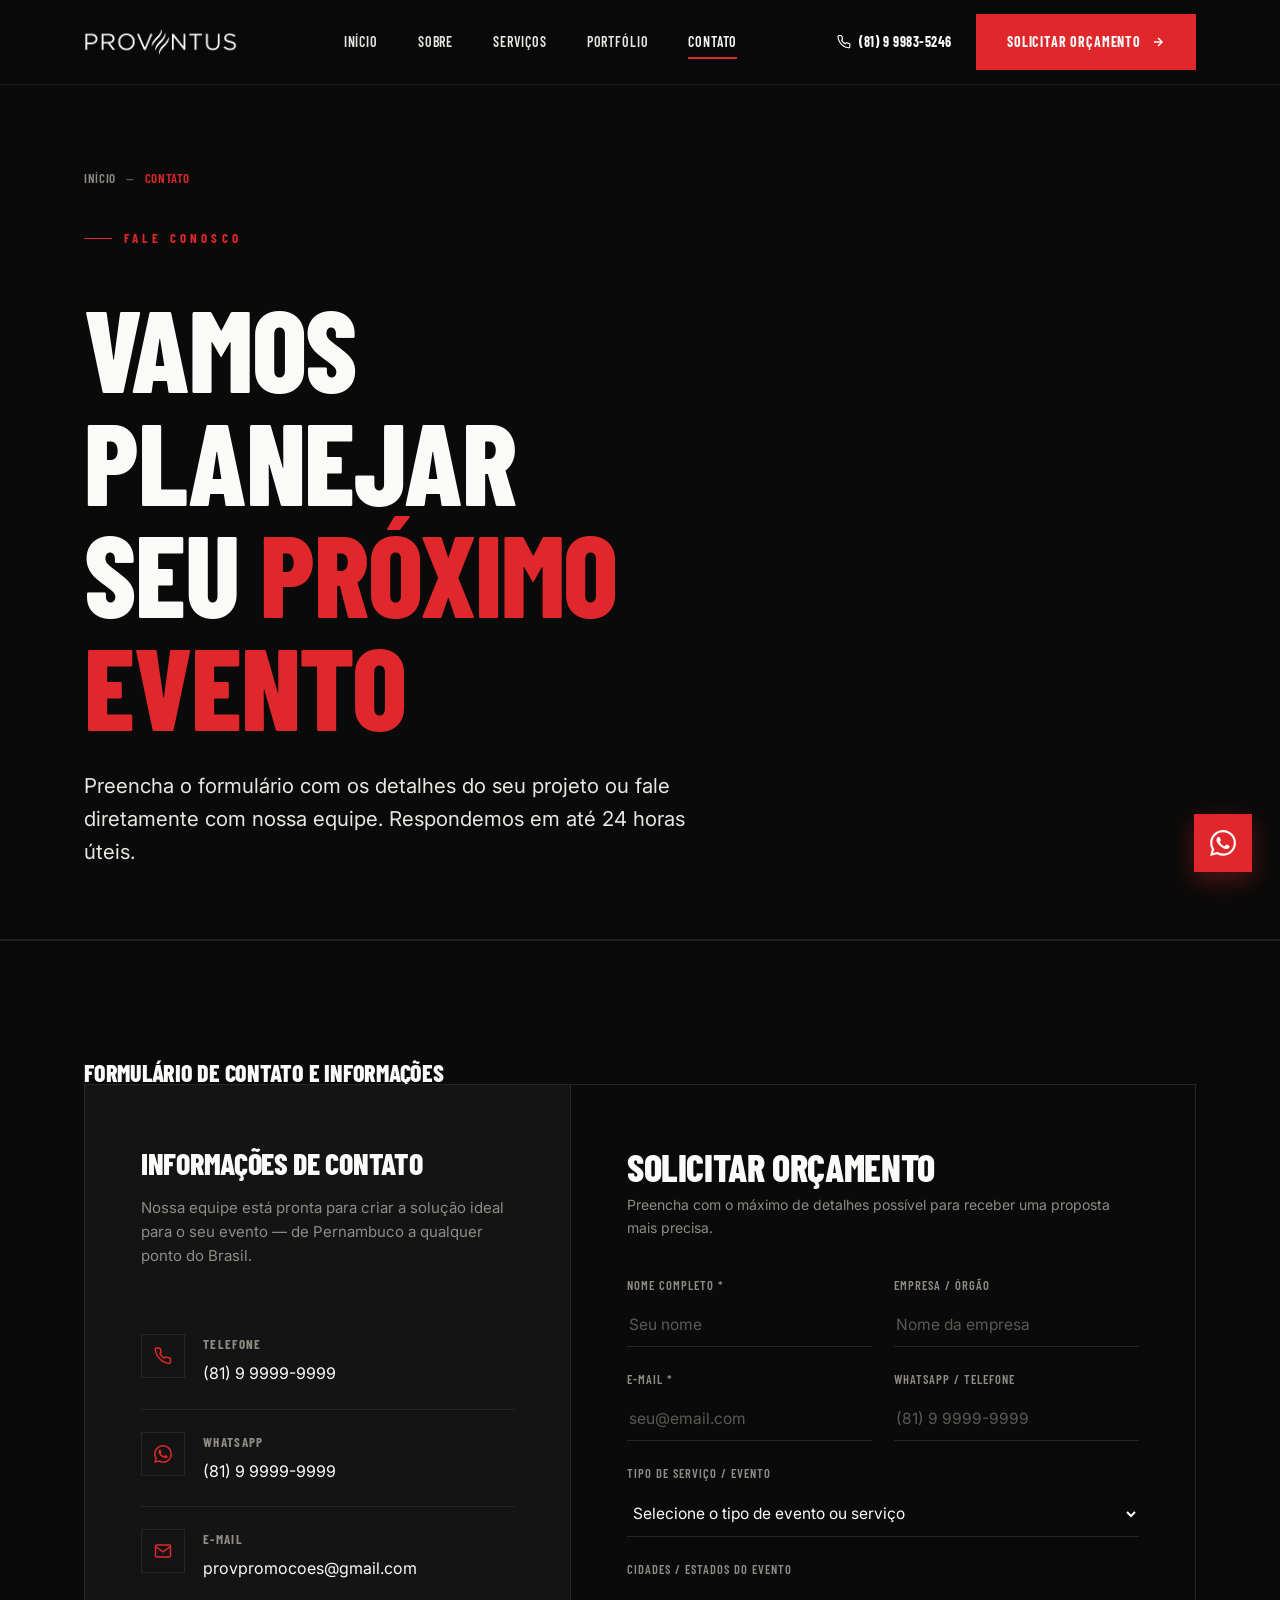
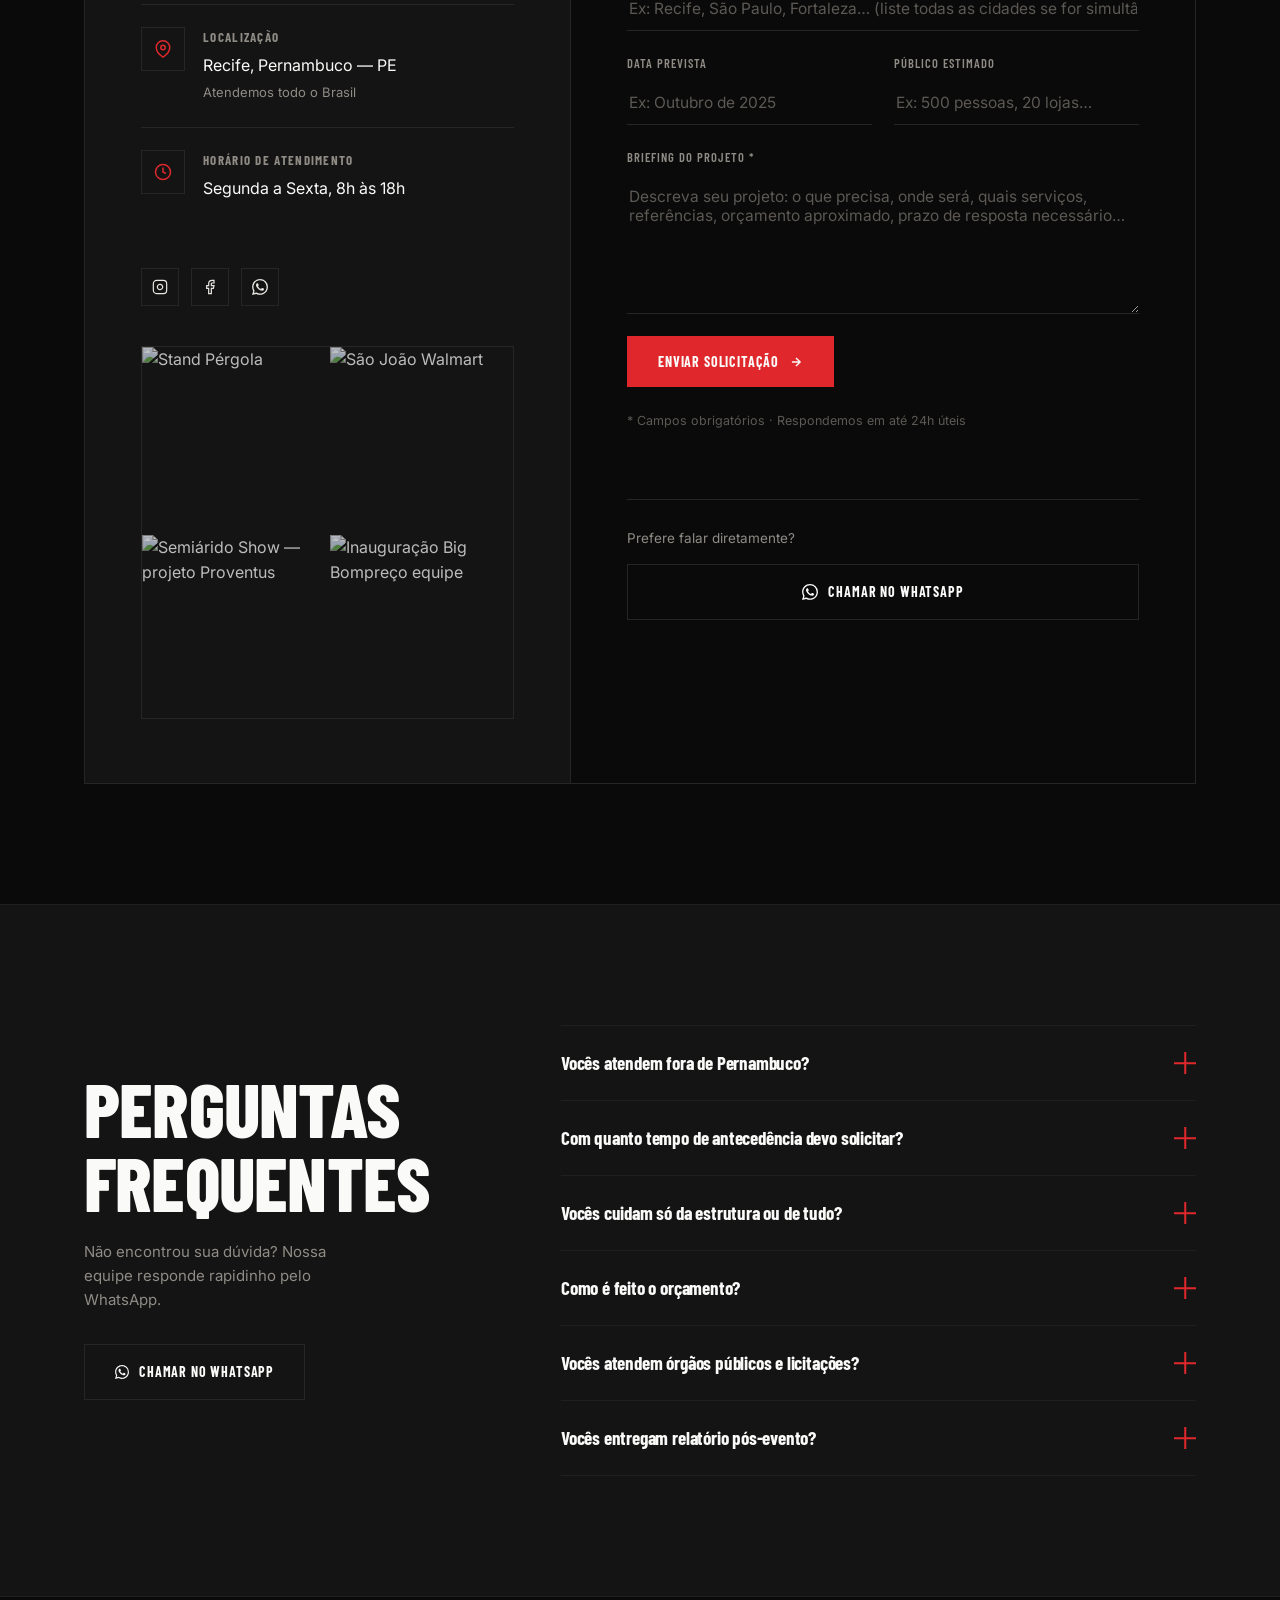
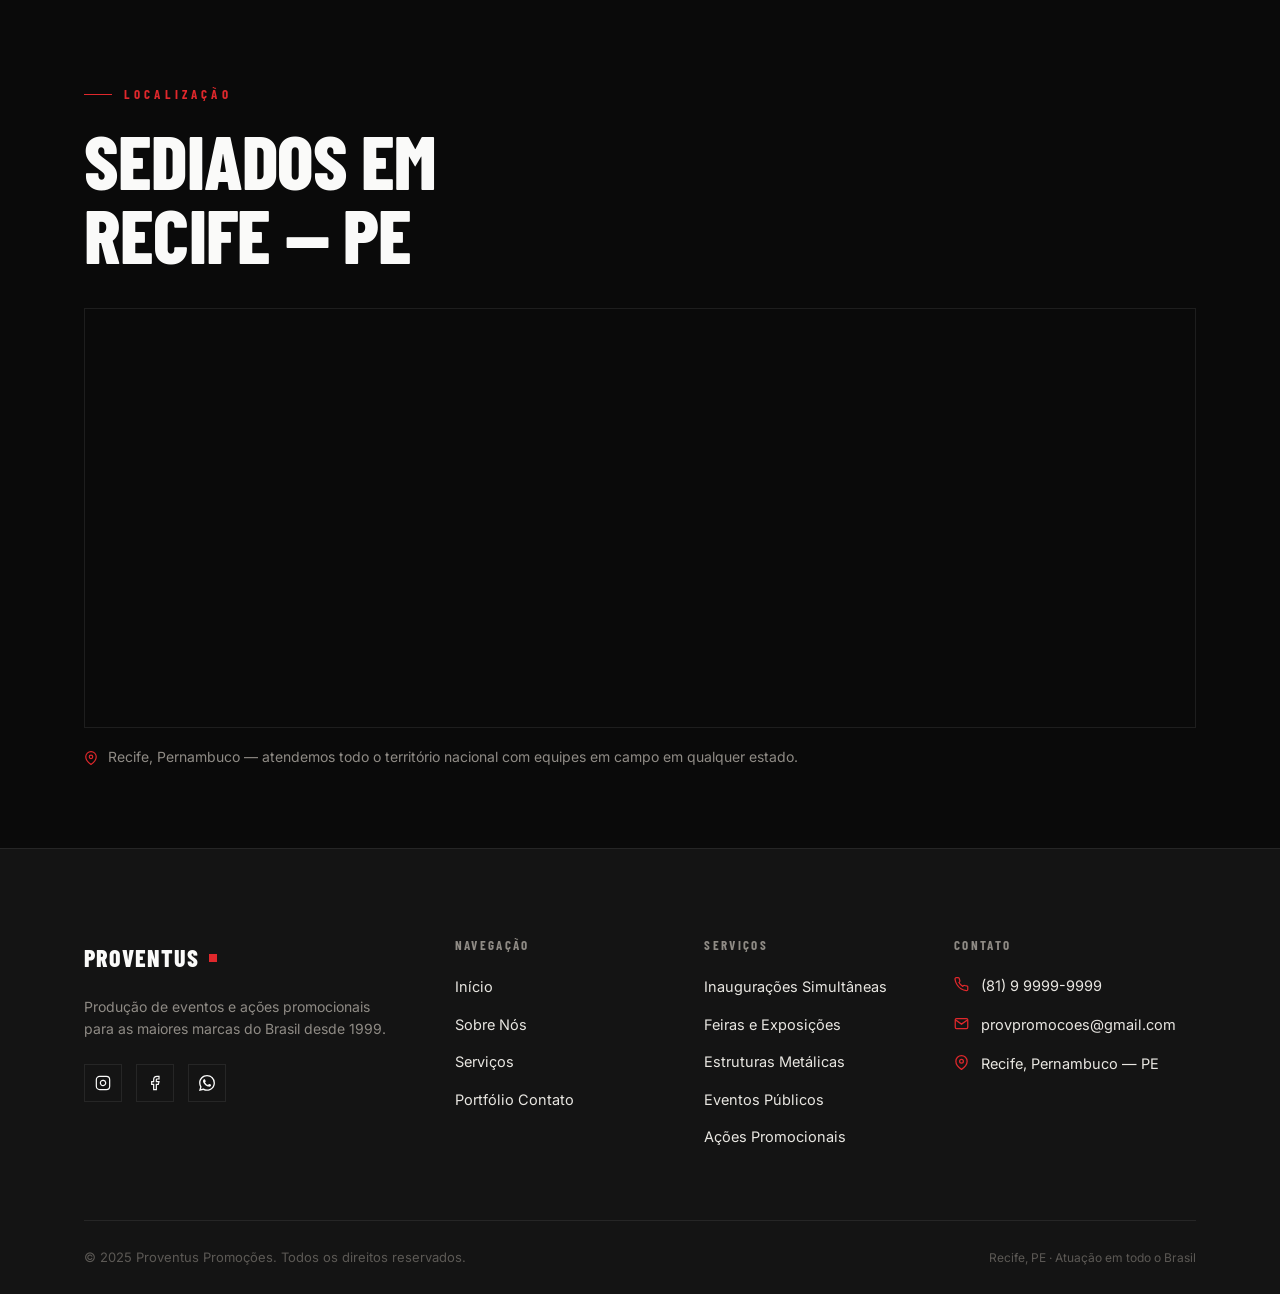
==== commit 7d6e1fb8: "Adicionando fotos Adicionando fotos nas páginas de Início, Sobre, Portfólio e Contato" ====
--- a/contato.html
+++ b/contato.html
@@ -1,406 +1,521 @@
 <!DOCTYPE html>
 <html lang="pt-BR">
+
 <head>
-  <meta charset="UTF-8"/>
-  <meta name="viewport" content="width=device-width,initial-scale=1.0"/>
+  <meta charset="UTF-8" />
+  <meta name="viewport" content="width=device-width,initial-scale=1.0" />
   <title>Contato — Proventus Promoções</title>
-  <meta name="description" content="Entre em contato com a Proventus e solicite um orçamento. Respondemos em até 24h úteis. Atendemos todo o Brasil a partir de Recife, PE."/>
-  <link rel="preconnect" href="https://fonts.googleapis.com"/>
-  <link rel="preconnect" href="https://fonts.gstatic.com" crossorigin/>
-  <link href="https://fonts.googleapis.com/css2?family=Barlow+Condensed:wght@400;600;700;800;900&family=Inter:wght@400;500;600&display=swap" rel="stylesheet"/>
-  <link rel="stylesheet" href="css/style.css"/>
-  <link rel="stylesheet" href="css/pages.css"/>
-  <link rel="stylesheet" href="css/home.css"/>
+  <meta name="description"
+    content="Entre em contato com a Proventus e solicite um orçamento. Respondemos em até 24h úteis. Atendemos todo o Brasil a partir de Recife, PE." />
+  <link rel="preconnect" href="https://fonts.googleapis.com" />
+  <link rel="preconnect" href="https://fonts.gstatic.com" crossorigin />
+  <link
+    href="https://fonts.googleapis.com/css2?family=Barlow+Condensed:wght@400;600;700;800;900&family=Inter:wght@400;500;600&display=swap"
+    rel="stylesheet" />
+  <link rel="stylesheet" href="css/style.css" />
+  <link rel="stylesheet" href="css/pages.css" />
+  <link rel="stylesheet" href="css/home.css" />
 </head>
+
 <body>
-<a href="#main" class="skip-link">Pular para o conteúdo</a>
-<div class="truss-grid" aria-hidden="true"></div>
-<div class="nav-overlay"></div>
-
-<header class="site-header">
-  <div class="container"><div class="header-inner">
-    <a href="index.html" class="logo">
-      <img src="img/LogoProventusBranca.png" alt="Logo Proventus Promoções" width="160" />
-    </a>
-    <nav class="main-nav" aria-label="Navegação principal">
-        <a href="index.html">Início</a>
-        <a href="sobre.html">Sobre</a>
-        <a href="servicos.html">Serviços</a>
-        <a href="portfolio.html">Portfólio</a>
-        <a href="contato.html" class="active">Contato</a>
-    </nav>
-    <div class="header-cta">
-      <a href="whatsapp://send?phone=5581999835246" class="btn-phone">
-          <svg width="14" height="14" viewBox="0 0 24 24" fill="none" stroke="currentColor" stroke-width="2" aria-hidden="true"><path d="M22 16.92v3a2 2 0 0 1-2.18 2 19.79 19.79 0 0 1-8.63-3.07A19.5 19.5 0 0 1 4.69 12 19.79 19.79 0 0 1 1.62 3.38 2 2 0 0 1 3.62 1.18h3a2 2 0 0 1 2 1.72c.12.96.36 1.9.7 2.81a2 2 0 0 1-.45 2.11L7.91 8.82a16 16 0 0 0 6.13 6.13l.95-.95a2 2 0 0 1 2.11-.45c.91.34 1.85.58 2.81.7A2 2 0 0 1 22 16.92z"/></svg>
-          (81) 9 9983-5246
+  <a href="#main" class="skip-link">Pular para o conteúdo</a>
+  <div class="truss-grid" aria-hidden="true"></div>
+  <div class="nav-overlay"></div>
+
+  <header class="site-header">
+    <div class="container">
+      <div class="header-inner">
+        <a href="index.html" class="logo">
+          <img src="img/LogoProventusBranca.png" alt="Logo Proventus Promoções" width="160" />
         </a>
-      <a href="contato.html" class="btn btn-primary">Solicitar Orçamento <svg class="btn-arrow" width="14" height="14" viewBox="0 0 24 24" fill="none" stroke="currentColor" stroke-width="2.5" aria-hidden="true"><path d="M5 12h14M12 5l7 7-7 7"/></svg></a>
-      <button class="menu-toggle" aria-label="Abrir menu" aria-expanded="false"><span></span><span></span><span></span></button>
+        <nav class="main-nav" aria-label="Navegação principal">
+          <a href="index.html">Início</a>
+          <a href="sobre.html">Sobre</a>
+          <a href="servicos.html">Serviços</a>
+          <a href="portfolio.html">Portfólio</a>
+          <a href="contato.html" class="active">Contato</a>
+        </nav>
+        <div class="header-cta">
+          <a href="whatsapp://send?phone=5581999835246" class="btn-phone">
+            <svg width="14" height="14" viewBox="0 0 24 24" fill="none" stroke="currentColor" stroke-width="2"
+              aria-hidden="true">
+              <path
+                d="M22 16.92v3a2 2 0 0 1-2.18 2 19.79 19.79 0 0 1-8.63-3.07A19.5 19.5 0 0 1 4.69 12 19.79 19.79 0 0 1 1.62 3.38 2 2 0 0 1 3.62 1.18h3a2 2 0 0 1 2 1.72c.12.96.36 1.9.7 2.81a2 2 0 0 1-.45 2.11L7.91 8.82a16 16 0 0 0 6.13 6.13l.95-.95a2 2 0 0 1 2.11-.45c.91.34 1.85.58 2.81.7A2 2 0 0 1 22 16.92z" />
+            </svg>
+            (81) 9 9983-5246
+          </a>
+          <a href="contato.html" class="btn btn-primary">Solicitar Orçamento <svg class="btn-arrow" width="14"
+              height="14" viewBox="0 0 24 24" fill="none" stroke="currentColor" stroke-width="2.5" aria-hidden="true">
+              <path d="M5 12h14M12 5l7 7-7 7" />
+            </svg></a>
+          <button class="menu-toggle" aria-label="Abrir menu"
+            aria-expanded="false"><span></span><span></span><span></span></button>
+        </div>
+      </div>
     </div>
-  </div></div>
-</header>
-
-<main id="main">
-
-<!-- HERO -->
-<section class="page-hero page-hero-sm" aria-labelledby="page-title">
-  <div class="container">
-    <nav class="breadcrumb" aria-label="Trilha"><a href="index.html">Início</a><span class="sep" aria-hidden="true">—</span><span class="current" aria-current="page">Contato</span></nav>
-    <span class="eyebrow reveal">Fale Conosco</span>
-    <h1 id="page-title" class="h1 reveal reveal-delay-1" style="margin-top:18px;max-width:720px">
-      VAMOS PLANEJAR<br/>SEU <span style="color:var(--red)">PRÓXIMO EVENTO</span>
-    </h1>
-    <p class="lead reveal reveal-delay-2" style="margin-top:28px">
-      Preencha o formulário com os detalhes do seu projeto ou fale diretamente com nossa equipe. Respondemos em até 24 horas úteis.
-    </p>
-  </div>
-</section>
-
-<!-- FORMULÁRIO + PAINEL INFO -->
-<section class="section section-border-top" aria-labelledby="contact-section-heading">
-  <div class="container">
-    <h2 id="contact-section-heading" class="sr-only">Formulário de contato e informações</h2>
-    <div class="contact-layout reveal">
-
-      <!-- PAINEL INFO -->
-      <div class="contact-info-panel">
-        <h3>Informações de Contato</h3>
-        <p>Nossa equipe está pronta para criar a solução ideal para o seu evento — de Pernambuco a qualquer ponto do Brasil.</p>
-
-        <div class="contact-detail">
-          <div class="icon" aria-hidden="true">
-            <svg width="18" height="18" viewBox="0 0 24 24" fill="none" stroke="currentColor" stroke-width="2"><path d="M22 16.92v3a2 2 0 0 1-2.18 2 19.79 19.79 0 0 1-8.63-3.07A19.5 19.5 0 0 1 4.69 12 19.79 19.79 0 0 1 1.62 3.38 2 2 0 0 1 3.62 1.18h3a2 2 0 0 1 2 1.72c.12.96.36 1.9.7 2.81a2 2 0 0 1-.45 2.11L7.91 8.82a16 16 0 0 0 6.13 6.13l.95-.95a2 2 0 0 1 2.11-.45c.91.34 1.85.58 2.81.7A2 2 0 0 1 22 16.92z"/></svg>
-          </div>
+  </header>
+
+  <main id="main">
+
+    <!-- HERO -->
+    <section class="page-hero page-hero-sm" aria-labelledby="page-title">
+      <div class="container">
+        <nav class="breadcrumb" aria-label="Trilha"><a href="index.html">Início</a><span class="sep"
+            aria-hidden="true">—</span><span class="current" aria-current="page">Contato</span></nav>
+        <span class="eyebrow reveal">Fale Conosco</span>
+        <h1 id="page-title" class="h1 reveal reveal-delay-1" style="margin-top:18px;max-width:720px">
+          VAMOS PLANEJAR<br />SEU <span style="color:var(--red)">PRÓXIMO EVENTO</span>
+        </h1>
+        <p class="lead reveal reveal-delay-2" style="margin-top:28px">
+          Preencha o formulário com os detalhes do seu projeto ou fale diretamente com nossa equipe. Respondemos em até
+          24 horas úteis.
+        </p>
+      </div>
+    </section>
+
+    <!-- FORMULÁRIO + PAINEL INFO -->
+    <section class="section section-border-top" aria-labelledby="contact-section-heading">
+      <div class="container">
+        <h2 id="contact-section-heading" class="sr-only">Formulário de contato e informações</h2>
+        <div class="contact-layout reveal">
+
+          <!-- PAINEL INFO -->
+          <div class="contact-info-panel">
+            <h3>Informações de Contato</h3>
+            <p>Nossa equipe está pronta para criar a solução ideal para o seu evento — de Pernambuco a qualquer ponto do
+              Brasil.</p>
+
+            <div class="contact-detail">
+              <div class="icon" aria-hidden="true">
+                <svg width="18" height="18" viewBox="0 0 24 24" fill="none" stroke="currentColor" stroke-width="2">
+                  <path
+                    d="M22 16.92v3a2 2 0 0 1-2.18 2 19.79 19.79 0 0 1-8.63-3.07A19.5 19.5 0 0 1 4.69 12 19.79 19.79 0 0 1 1.62 3.38 2 2 0 0 1 3.62 1.18h3a2 2 0 0 1 2 1.72c.12.96.36 1.9.7 2.81a2 2 0 0 1-.45 2.11L7.91 8.82a16 16 0 0 0 6.13 6.13l.95-.95a2 2 0 0 1 2.11-.45c.91.34 1.85.58 2.81.7A2 2 0 0 1 22 16.92z" />
+                </svg>
+              </div>
+              <div>
+                <h5>Telefone</h5>
+                <a href="tel:+5581999999999">(81) 9 9999-9999</a>
+              </div>
+            </div>
+
+            <div class="contact-detail">
+              <div class="icon" aria-hidden="true">
+                <svg width="18" height="18" viewBox="0 0 24 24" fill="currentColor">
+                  <path
+                    d="M17.472 14.382c-.297-.149-1.758-.867-2.03-.967-.273-.099-.471-.148-.67.15-.197.297-.767.966-.94 1.164-.173.199-.347.223-.644.075-.297-.15-1.255-.463-2.39-1.475-.883-.788-1.48-1.761-1.653-2.059-.173-.297-.018-.458.13-.606.134-.133.298-.347.446-.52.149-.174.198-.298.298-.497.099-.198.05-.371-.025-.52-.075-.149-.669-1.612-.916-2.207-.242-.579-.487-.5-.669-.51-.173-.008-.371-.01-.57-.01-.198 0-.52.074-.792.372-.272.297-1.04 1.016-1.04 2.479 0 1.462 1.065 2.875 1.213 3.074.149.198 2.096 3.2 5.077 4.487.709.306 1.262.489 1.694.625.712.227 1.36.195 1.871.118.571-.085 1.758-.719 2.006-1.413.248-.694.248-1.289.173-1.413-.074-.124-.272-.198-.57-.347m-5.421 7.403h-.004a9.87 9.87 0 0 1-5.031-1.378l-.361-.214-3.741.982.998-3.648-.235-.374a9.86 9.86 0 0 1-1.51-5.26c.001-5.45 4.436-9.884 9.888-9.884 2.64 0 5.122 1.03 6.988 2.898a9.825 9.825 0 0 1 2.893 6.994c-.003 5.45-4.437 9.884-9.885 9.884m8.413-18.297A11.815 11.815 0 0 0 12.05 0C5.495 0 .16 5.335.157 11.892c0 2.096.547 4.142 1.588 5.945L.057 24l6.305-1.654a11.882 11.882 0 0 0 5.683 1.448h.005c6.554 0 11.89-5.335 11.893-11.893a11.821 11.821 0 0 0-3.48-8.413z" />
+                </svg>
+              </div>
+              <div>
+                <h5>WhatsApp</h5>
+                <a href="https://wa.me/5581999999999?text=Olá%2C%20gostaria%20de%20um%20orçamento." target="_blank"
+                  rel="noopener noreferrer">(81) 9 9999-9999</a>
+              </div>
+            </div>
+
+            <div class="contact-detail">
+              <div class="icon" aria-hidden="true">
+                <svg width="18" height="18" viewBox="0 0 24 24" fill="none" stroke="currentColor" stroke-width="2">
+                  <path d="M4 4h16c1.1 0 2 .9 2 2v12c0 1.1-.9 2-2 2H4c-1.1 0-2-.9-2-2V6c0-1.1.9-2 2-2z" />
+                  <polyline points="22,6 12,13 2,6" />
+                </svg>
+              </div>
+              <div>
+                <h5>E-mail</h5>
+                <a href="mailto:provpromocoes@gmail.com">provpromocoes@gmail.com</a>
+              </div>
+            </div>
+
+            <div class="contact-detail">
+              <div class="icon" aria-hidden="true">
+                <svg width="18" height="18" viewBox="0 0 24 24" fill="none" stroke="currentColor" stroke-width="2">
+                  <path d="M21 10c0 7-9 13-9 13s-9-6-9-13a9 9 0 0 1 18 0z" />
+                  <circle cx="12" cy="10" r="3" />
+                </svg>
+              </div>
+              <div>
+                <h5>Localização</h5>
+                <span>Recife, Pernambuco — PE<br /><span style="color:var(--gray);font-size:13px">Atendemos todo o
+                    Brasil</span></span>
+              </div>
+            </div>
+
+            <div class="contact-detail">
+              <div class="icon" aria-hidden="true">
+                <svg width="18" height="18" viewBox="0 0 24 24" fill="none" stroke="currentColor" stroke-width="2">
+                  <circle cx="12" cy="12" r="10" />
+                  <polyline points="12 6 12 12 16 14" />
+                </svg>
+              </div>
+              <div>
+                <h5>Horário de Atendimento</h5>
+                <span>Segunda a Sexta, 8h às 18h</span>
+              </div>
+            </div>
+
+            <!-- Redes sociais -->
+            <div class="contact-social-row">
+              <a href="https://instagram.com/proventuspromo" target="_blank" rel="noopener noreferrer"
+                style="width:38px;height:38px;border:1px solid var(--line);display:flex;align-items:center;justify-content:center;color:var(--white-soft);transition:border-color .2s,color .2s"
+                aria-label="Instagram Proventus">
+                <svg width="16" height="16" viewBox="0 0 24 24" fill="none" stroke="currentColor" stroke-width="1.8"
+                  aria-hidden="true">
+                  <rect x="2" y="2" width="20" height="20" rx="5" />
+                  <path d="M16 11.37A4 4 0 1 1 12.63 8 4 4 0 0 1 16 11.37z" />
+                  <line x1="17.5" y1="6.5" x2="17.51" y2="6.5" />
+                </svg>
+              </a>
+              <a href="https://facebook.com/proventuspromo" target="_blank" rel="noopener noreferrer"
+                style="width:38px;height:38px;border:1px solid var(--line);display:flex;align-items:center;justify-content:center;color:var(--white-soft);transition:border-color .2s,color .2s"
+                aria-label="Facebook Proventus">
+                <svg width="16" height="16" viewBox="0 0 24 24" fill="none" stroke="currentColor" stroke-width="1.8"
+                  aria-hidden="true">
+                  <path d="M18 2h-3a5 5 0 0 0-5 5v3H7v4h3v8h4v-8h3l1-4h-4V7a1 1 0 0 1 1-1h3z" />
+                </svg>
+              </a>
+              <a href="https://wa.me/5581999999999" target="_blank" rel="noopener noreferrer"
+                style="width:38px;height:38px;border:1px solid var(--line);display:flex;align-items:center;justify-content:center;color:var(--white-soft);transition:border-color .2s,color .2s"
+                aria-label="WhatsApp Proventus">
+                <svg width="16" height="16" viewBox="0 0 24 24" fill="currentColor" aria-hidden="true">
+                  <path
+                    d="M17.472 14.382c-.297-.149-1.758-.867-2.03-.967-.273-.099-.471-.148-.67.15-.197.297-.767.966-.94 1.164-.173.199-.347.223-.644.075-.297-.15-1.255-.463-2.39-1.475-.883-.788-1.48-1.761-1.653-2.059-.173-.297-.018-.458.13-.606.134-.133.298-.347.446-.52.149-.174.198-.298.298-.497.099-.198.05-.371-.025-.52-.075-.149-.669-1.612-.916-2.207-.242-.579-.487-.5-.669-.51-.173-.008-.371-.01-.57-.01-.198 0-.52.074-.792.372-.272.297-1.04 1.016-1.04 2.479 0 1.462 1.065 2.875 1.213 3.074.149.198 2.096 3.2 5.077 4.487.709.306 1.262.489 1.694.625.712.227 1.36.195 1.871.118.571-.085 1.758-.719 2.006-1.413.248-.694.248-1.289.173-1.413-.074-.124-.272-.198-.57-.347m-5.421 7.403h-.004a9.87 9.87 0 0 1-5.031-1.378l-.361-.214-3.741.982.998-3.648-.235-.374a9.86 9.86 0 0 1-1.51-5.26c.001-5.45 4.436-9.884 9.888-9.884 2.64 0 5.122 1.03 6.988 2.898a9.825 9.825 0 0 1 2.893 6.994c-.003 5.45-4.437 9.884-9.885 9.884m8.413-18.297A11.815 11.815 0 0 0 12.05 0C5.495 0 .16 5.335.157 11.892c0 2.096.547 4.142 1.588 5.945L.057 24l6.305-1.654a11.882 11.882 0 0 0 5.683 1.448h.005c6.554 0 11.89-5.335 11.893-11.893a11.821 11.821 0 0 0-3.48-8.413z" />
+                </svg>
+              </a>
+            </div>
+
+            <!-- Mini-galeria lateral -->
+            <div
+              style="display:grid;grid-template-columns:1fr 1fr;gap:4px;margin-top:40px;border:1px solid var(--line);overflow:hidden">
+              <img src="https://drive.google.com/thumbnail?id=15KILFykE-oDWkx-YutwdjCW1MlQFUTAD&sz=w700"
+                alt="Stand Pérgola"
+                style="width:100%;aspect-ratio:1/1;object-fit:cover;filter:grayscale(0.3) brightness(0.75);display:block"
+                loading="lazy" />
+              <img src="https://drive.google.com/thumbnail?id=1K_aCKURY_8Sgwm7i_eUikLc7l9j1tvV5&sz=w700"
+                alt="São João Walmart"
+                style="width:100%;aspect-ratio:1/1;object-fit:cover;filter:grayscale(0.3) brightness(0.75);display:block"
+                loading="lazy" />
+              <img src="https://drive.google.com/thumbnail?id=1bImBL4d_rRsTT-2JryqyiBia14avQBzM&sz=w400"
+                alt="Semiárido Show — projeto Proventus"
+                style="width:100%;aspect-ratio:1/1;object-fit:cover;filter:grayscale(0.3) brightness(0.75);display:block"
+                loading="lazy" />
+              <img src="https://drive.google.com/thumbnail?id=1YWVthG_Buy2U-6fcTSm2LyLmrGS3HeVv&sz=w700"
+                alt="Inauguração Big Bompreço equipe"
+                style="width:100%;aspect-ratio:1/1;object-fit:cover;filter:grayscale(0.3) brightness(0.75);display:block"
+                loading="lazy" />
+            </div>
+          </div>
+
+          <!-- FORMULÁRIO -->
+          <div class="contact-form-panel">
+            <h3 class="h3" style="margin-bottom:8px">Solicitar Orçamento</h3>
+            <p style="color:var(--gray);font-size:14px;margin-bottom:36px">Preencha com o máximo de detalhes possível
+              para receber uma proposta mais precisa.</p>
+
+            <form id="contact-form" novalidate>
+              <div class="form-grid">
+                <div class="form-field">
+                  <label for="name">Nome Completo *</label>
+                  <input type="text" id="name" name="name" placeholder="Seu nome" autocomplete="name" required />
+                </div>
+                <div class="form-field">
+                  <label for="company">Empresa / Órgão</label>
+                  <input type="text" id="company" name="company" placeholder="Nome da empresa"
+                    autocomplete="organization" />
+                </div>
+                <div class="form-field">
+                  <label for="email">E-mail *</label>
+                  <input type="email" id="email" name="email" placeholder="seu@email.com" autocomplete="email"
+                    required />
+                </div>
+                <div class="form-field">
+                  <label for="phone">WhatsApp / Telefone</label>
+                  <input type="tel" id="phone" name="phone" placeholder="(81) 9 9999-9999" autocomplete="tel" />
+                </div>
+                <div class="form-field full">
+                  <label for="service">Tipo de Serviço / Evento</label>
+                  <select id="service" name="service">
+                    <option value="">Selecione o tipo de evento ou serviço</option>
+                    <option value="inauguracoes">Inaugurações Simultâneas</option>
+                    <option value="feiras">Feiras e Exposições</option>
+                    <option value="estruturas">Estruturas Metálicas e Galpões</option>
+                    <option value="publico">Eventos Públicos / Governamentais</option>
+                    <option value="convencoes">Convenções Corporativas</option>
+                    <option value="shows">Shows e Festivais</option>
+                    <option value="promocionais">Ações Promocionais (PDV)</option>
+                    <option value="cenografia">Cenografia e Ambientação</option>
+                    <option value="gastronomico">Eventos Gastronômicos</option>
+                    <option value="promotores">Promotores e Equipes de Campo</option>
+                    <option value="logistica">Logística e Distribuição</option>
+                    <option value="outro">Outro / Não sei ainda</option>
+                  </select>
+                </div>
+                <div class="form-field full">
+                  <label for="cities">Cidades / Estados do Evento</label>
+                  <input type="text" id="cities" name="cities"
+                    placeholder="Ex: Recife, São Paulo, Fortaleza… (liste todas as cidades se for simultâneo)" />
+                </div>
+                <div class="form-field">
+                  <label for="date">Data Prevista</label>
+                  <input type="text" id="date" name="date" placeholder="Ex: Outubro de 2025" />
+                </div>
+                <div class="form-field">
+                  <label for="audience">Público Estimado</label>
+                  <input type="text" id="audience" name="audience" placeholder="Ex: 500 pessoas, 20 lojas…" />
+                </div>
+                <div class="form-field full">
+                  <label for="message">Briefing do Projeto *</label>
+                  <textarea id="message" name="message" rows="6"
+                    placeholder="Descreva seu projeto: o que precisa, onde será, quais serviços, referências, orçamento aproximado, prazo de resposta necessário…"
+                    required></textarea>
+                </div>
+              </div>
+
+              <div class="form-submit-row">
+                <button type="submit" class="btn btn-primary">
+                  Enviar Solicitação
+                  <svg class="btn-arrow" width="14" height="14" viewBox="0 0 24 24" fill="none" stroke="currentColor"
+                    stroke-width="2.5" aria-hidden="true">
+                    <path d="M5 12h14M12 5l7 7-7 7" />
+                  </svg>
+                </button>
+                <p class="form-note">* Campos obrigatórios · Respondemos em até 24h úteis</p>
+              </div>
+              <div class="form-status" role="status" aria-live="polite"></div>
+            </form>
+
+            <!-- CTA WhatsApp alternativo -->
+            <div style="margin-top:36px;padding-top:28px;border-top:1px solid var(--line)">
+              <p style="font-size:13.5px;color:var(--gray);margin-bottom:14px">Prefere falar diretamente?</p>
+              <a href="https://wa.me/5581999999999?text=Olá%2C%20vim%20pelo%20site%20e%20gostaria%20de%20um%20orçamento."
+                target="_blank" rel="noopener noreferrer" class="btn btn-outline"
+                style="width:100%;justify-content:center">
+                <svg width="16" height="16" viewBox="0 0 24 24" fill="currentColor" aria-hidden="true">
+                  <path
+                    d="M17.472 14.382c-.297-.149-1.758-.867-2.03-.967-.273-.099-.471-.148-.67.15-.197.297-.767.966-.94 1.164-.173.199-.347.223-.644.075-.297-.15-1.255-.463-2.39-1.475-.883-.788-1.48-1.761-1.653-2.059-.173-.297-.018-.458.13-.606.134-.133.298-.347.446-.52.149-.174.198-.298.298-.497.099-.198.05-.371-.025-.52-.075-.149-.669-1.612-.916-2.207-.242-.579-.487-.5-.669-.51-.173-.008-.371-.01-.57-.01-.198 0-.52.074-.792.372-.272.297-1.04 1.016-1.04 2.479 0 1.462 1.065 2.875 1.213 3.074.149.198 2.096 3.2 5.077 4.487.709.306 1.262.489 1.694.625.712.227 1.36.195 1.871.118.571-.085 1.758-.719 2.006-1.413.248-.694.248-1.289.173-1.413-.074-.124-.272-.198-.57-.347m-5.421 7.403h-.004a9.87 9.87 0 0 1-5.031-1.378l-.361-.214-3.741.982.998-3.648-.235-.374a9.86 9.86 0 0 1-1.51-5.26c.001-5.45 4.436-9.884 9.888-9.884 2.64 0 5.122 1.03 6.988 2.898a9.825 9.825 0 0 1 2.893 6.994c-.003 5.45-4.437 9.884-9.885 9.884m8.413-18.297A11.815 11.815 0 0 0 12.05 0C5.495 0 .16 5.335.157 11.892c0 2.096.547 4.142 1.588 5.945L.057 24l6.305-1.654a11.882 11.882 0 0 0 5.683 1.448h.005c6.554 0 11.89-5.335 11.893-11.893a11.821 11.821 0 0 0-3.48-8.413z" />
+                </svg>
+                Chamar no WhatsApp
+              </a>
+            </div>
+          </div>
+
+        </div>
+      </div>
+    </section>
+
+    <!-- FAQ -->
+    <section class="section section-border-top bg-card" aria-labelledby="faq-heading">
+      <div class="container">
+        <div style="display:grid;grid-template-columns:1fr 1.6fr;gap:80px;align-items:start">
           <div>
-            <h5>Telefone</h5>
+            <span class="eyebrow reveal">Dúvidas Frequentes</span>
+            <h2 id="faq-heading" class="h2 reveal reveal-delay-1" style="margin-top:18px">PERGUNTAS<br />FREQUENTES</h2>
+            <p style="color:var(--gray);margin-top:20px;font-size:15px;max-width:280px" class="reveal reveal-delay-2">
+              Não encontrou sua dúvida? Nossa equipe responde rapidinho pelo WhatsApp.
+            </p>
+            <a href="https://wa.me/5581999999999" target="_blank" rel="noopener noreferrer"
+              class="btn btn-outline reveal reveal-delay-3" style="margin-top:32px">
+              <svg width="14" height="14" viewBox="0 0 24 24" fill="currentColor" aria-hidden="true">
+                <path
+                  d="M17.472 14.382c-.297-.149-1.758-.867-2.03-.967-.273-.099-.471-.148-.67.15-.197.297-.767.966-.94 1.164-.173.199-.347.223-.644.075-.297-.15-1.255-.463-2.39-1.475-.883-.788-1.48-1.761-1.653-2.059-.173-.297-.018-.458.13-.606.134-.133.298-.347.446-.52.149-.174.198-.298.298-.497.099-.198.05-.371-.025-.52-.075-.149-.669-1.612-.916-2.207-.242-.579-.487-.5-.669-.51-.173-.008-.371-.01-.57-.01-.198 0-.52.074-.792.372-.272.297-1.04 1.016-1.04 2.479 0 1.462 1.065 2.875 1.213 3.074.149.198 2.096 3.2 5.077 4.487.709.306 1.262.489 1.694.625.712.227 1.36.195 1.871.118.571-.085 1.758-.719 2.006-1.413.248-.694.248-1.289.173-1.413-.074-.124-.272-.198-.57-.347m-5.421 7.403h-.004a9.87 9.87 0 0 1-5.031-1.378l-.361-.214-3.741.982.998-3.648-.235-.374a9.86 9.86 0 0 1-1.51-5.26c.001-5.45 4.436-9.884 9.888-9.884 2.64 0 5.122 1.03 6.988 2.898a9.825 9.825 0 0 1 2.893 6.994c-.003 5.45-4.437 9.884-9.885 9.884m8.413-18.297A11.815 11.815 0 0 0 12.05 0C5.495 0 .16 5.335.157 11.892c0 2.096.547 4.142 1.588 5.945L.057 24l6.305-1.654a11.882 11.882 0 0 0 5.683 1.448h.005c6.554 0 11.89-5.335 11.893-11.893a11.821 11.821 0 0 0-3.48-8.413z" />
+              </svg>
+              Chamar no WhatsApp
+            </a>
+          </div>
+
+          <div class="reveal">
+            <div class="faq-list">
+              <div class="faq-item">
+                <div class="faq-question" role="button" tabindex="0" aria-expanded="false">
+                  <h4>Vocês atendem fora de Pernambuco?</h4>
+                  <div class="plus" aria-hidden="true"></div>
+                </div>
+                <div class="faq-answer">
+                  <p>Sim. Atuamos em todo o Brasil há 27 anos. Inaugurações simultâneas em múltiplas cidades é
+                    exatamente a nossa especialidade — já coordenamos eventos em todos os 27 estados com rede própria de
+                    fornecedores e equipes locais.</p>
+                </div>
+              </div>
+              <div class="faq-item">
+                <div class="faq-question" role="button" tabindex="0" aria-expanded="false">
+                  <h4>Com quanto tempo de antecedência devo solicitar?</h4>
+                  <div class="plus" aria-hidden="true"></div>
+                </div>
+                <div class="faq-answer">
+                  <p>O ideal é de 30 a 45 dias para eventos menores e 60 a 120 dias para inaugurações simultâneas, shows
+                    ou eventos de grande porte com estrutura pesada. Em casos urgentes, entre em contato — avaliamos a
+                    viabilidade caso a caso.</p>
+                </div>
+              </div>
+              <div class="faq-item">
+                <div class="faq-question" role="button" tabindex="0" aria-expanded="false">
+                  <h4>Vocês cuidam só da estrutura ou de tudo?</h4>
+                  <div class="plus" aria-hidden="true"></div>
+                </div>
+                <div class="faq-answer">
+                  <p>Podemos ser o produtor geral do evento (ponta a ponta: planejamento, estrutura, equipes, logística,
+                    operação e relatório) ou fornecer serviços específicos como apenas estrutura metálica, apenas
+                    promotores ou apenas logística. Você decide o escopo.</p>
+                </div>
+              </div>
+              <div class="faq-item">
+                <div class="faq-question" role="button" tabindex="0" aria-expanded="false">
+                  <h4>Como é feito o orçamento?</h4>
+                  <div class="plus" aria-hidden="true"></div>
+                </div>
+                <div class="faq-answer">
+                  <p>Após receber o briefing, nossa equipe faz o levantamento completo e apresenta uma proposta
+                    detalhada em até 48 horas úteis. Trabalhamos com propostas personalizadas — nunca com pacotes
+                    fechados, porque cada evento é diferente.</p>
+                </div>
+              </div>
+              <div class="faq-item">
+                <div class="faq-question" role="button" tabindex="0" aria-expanded="false">
+                  <h4>Vocês atendem órgãos públicos e licitações?</h4>
+                  <div class="plus" aria-hidden="true"></div>
+                </div>
+                <div class="faq-answer">
+                  <p>Sim. Temos experiência com contratações públicas — já produzimos eventos para a Prefeitura de
+                    Pernambuco, Secretaria da Saúde, Tribunal da Justiça, UFRPE, HEMOBRAS e outros órgãos
+                    governamentais. Podemos fornecer toda a documentação necessária.</p>
+                </div>
+              </div>
+              <div class="faq-item">
+                <div class="faq-question" role="button" tabindex="0" aria-expanded="false">
+                  <h4>Vocês entregam relatório pós-evento?</h4>
+                  <div class="plus" aria-hidden="true"></div>
+                </div>
+                <div class="faq-answer">
+                  <p>Sim, sempre. Entregamos relatório fotográfico e documental de cada ponto, com checklist de
+                    execução, registros da equipe em campo e recomendações para os próximos projetos.</p>
+                </div>
+              </div>
+            </div>
+          </div>
+        </div>
+      </div>
+    </section>
+
+    <!-- MAPA -->
+    <section class="section-tight section-border-top" aria-labelledby="map-heading">
+      <div class="container">
+        <span class="eyebrow reveal">Localização</span>
+        <h2 id="map-heading" class="h2 reveal reveal-delay-1" style="margin:18px 0 36px;max-width:480px">
+          SEDIADOS EM<br />RECIFE — PE
+        </h2>
+        <div class="map-frame reveal">
+          <iframe title="Localização Proventus Promoções — Recife, Pernambuco"
+            src="https://www.google.com/maps/embed?pb=!1m18!1m12!1m3!1d248849.89988222637!2d-35.07!3d-8.05!2m3!1f0!2f0!3f0!3m2!1i1024!2i768!4f13.1!3m3!1m2!1s0x7ab196c1bb51c5f%3A0xde0d77b46bf4d1e2!2sRecife%2C%20PE!5e0!3m2!1spt-BR!2sbr!4v1700000000000"
+            loading="lazy" referrerpolicy="no-referrer-when-downgrade" allowfullscreen></iframe>
+        </div>
+        <p style="margin-top:18px;color:var(--gray);font-size:14px">
+          <svg width="14" height="14" viewBox="0 0 24 24" fill="none" stroke="currentColor" stroke-width="2"
+            style="vertical-align:middle;margin-right:6px;color:var(--red)" aria-hidden="true">
+            <path d="M21 10c0 7-9 13-9 13s-9-6-9-13a9 9 0 0 1 18 0z" />
+            <circle cx="12" cy="10" r="3" />
+          </svg>
+          Recife, Pernambuco — atendemos todo o território nacional com equipes em campo em qualquer estado.
+        </p>
+      </div>
+    </section>
+
+  </main>
+
+  <!-- FOOTER -->
+  <footer class="site-footer" role="contentinfo">
+    <div class="container">
+      <div class="footer-top">
+        <div class="footer-brand">
+          <a href="index.html" class="logo">PROVENTUS<span class="dot"></span></a>
+          <p>Produção de eventos e ações promocionais para as maiores marcas do Brasil desde 1999.</p>
+          <div class="footer-social">
+            <a href="https://instagram.com/proventuspromo" target="_blank" rel="noopener noreferrer"
+              aria-label="Instagram">
+              <svg width="16" height="16" viewBox="0 0 24 24" fill="none" stroke="currentColor" stroke-width="1.8"
+                aria-hidden="true">
+                <rect x="2" y="2" width="20" height="20" rx="5" />
+                <path d="M16 11.37A4 4 0 1 1 12.63 8 4 4 0 0 1 16 11.37z" />
+                <line x1="17.5" y1="6.5" x2="17.51" y2="6.5" />
+              </svg>
+            </a>
+            <a href="https://facebook.com/proventuspromo" target="_blank" rel="noopener noreferrer"
+              aria-label="Facebook">
+              <svg width="16" height="16" viewBox="0 0 24 24" fill="none" stroke="currentColor" stroke-width="1.8"
+                aria-hidden="true">
+                <path d="M18 2h-3a5 5 0 0 0-5 5v3H7v4h3v8h4v-8h3l1-4h-4V7a1 1 0 0 1 1-1h3z" />
+              </svg>
+            </a>
+            <a href="https://wa.me/5581999999999" target="_blank" rel="noopener noreferrer" aria-label="WhatsApp">
+              <svg width="16" height="16" viewBox="0 0 24 24" fill="currentColor" aria-hidden="true">
+                <path
+                  d="M17.472 14.382c-.297-.149-1.758-.867-2.03-.967-.273-.099-.471-.148-.67.15-.197.297-.767.966-.94 1.164-.173.199-.347.223-.644.075-.297-.15-1.255-.463-2.39-1.475-.883-.788-1.48-1.761-1.653-2.059-.173-.297-.018-.458.13-.606.134-.133.298-.347.446-.52.149-.174.198-.298.298-.497.099-.198.05-.371-.025-.52-.075-.149-.669-1.612-.916-2.207-.242-.579-.487-.5-.669-.51-.173-.008-.371-.01-.57-.01-.198 0-.52.074-.792.372-.272.297-1.04 1.016-1.04 2.479 0 1.462 1.065 2.875 1.213 3.074.149.198 2.096 3.2 5.077 4.487.709.306 1.262.489 1.694.625.712.227 1.36.195 1.871.118.571-.085 1.758-.719 2.006-1.413.248-.694.248-1.289.173-1.413-.074-.124-.272-.198-.57-.347m-5.421 7.403h-.004a9.87 9.87 0 0 1-5.031-1.378l-.361-.214-3.741.982.998-3.648-.235-.374a9.86 9.86 0 0 1-1.51-5.26c.001-5.45 4.436-9.884 9.888-9.884 2.64 0 5.122 1.03 6.988 2.898a9.825 9.825 0 0 1 2.893 6.994c-.003 5.45-4.437 9.884-9.885 9.884m8.413-18.297A11.815 11.815 0 0 0 12.05 0C5.495 0 .16 5.335.157 11.892c0 2.096.547 4.142 1.588 5.945L.057 24l6.305-1.654a11.882 11.882 0 0 0 5.683 1.448h.005c6.554 0 11.89-5.335 11.893-11.893a11.821 11.821 0 0 0-3.48-8.413z" />
+              </svg>
+            </a>
+          </div>
+        </div>
+        <div class="footer-col">
+          <h4>Navegação</h4>
+          <ul>
+            <li><a href="index.html">Início</a></li>
+            <li><a href="sobre.html">Sobre Nós</a></li>
+            <li><a href="servicos.html">Serviços</a></li>
+            <li><a href="portfolio.html">Portfólio</a>
+              <a href="contato.html">Contato</a>
+            </li>
+          </ul>
+        </div>
+        <div class="footer-col">
+          <h4>Serviços</h4>
+          <ul>
+            <li><a href="servicos.html">Inaugurações Simultâneas</a></li>
+            <li><a href="servicos.html">Feiras e Exposições</a></li>
+            <li><a href="servicos.html">Estruturas Metálicas</a></li>
+            <li><a href="servicos.html">Eventos Públicos</a></li>
+            <li><a href="servicos.html">Ações Promocionais</a></li>
+          </ul>
+        </div>
+        <div class="footer-col">
+          <h4>Contato</h4>
+          <div class="footer-contact-item">
+            <svg width="15" height="15" viewBox="0 0 24 24" fill="none" stroke="currentColor" stroke-width="2"
+              aria-hidden="true">
+              <path
+                d="M22 16.92v3a2 2 0 0 1-2.18 2 19.79 19.79 0 0 1-8.63-3.07A19.5 19.5 0 0 1 4.69 12 19.79 19.79 0 0 1 1.62 3.38 2 2 0 0 1 3.62 1.18h3a2 2 0 0 1 2 1.72c.12.96.36 1.9.7 2.81a2 2 0 0 1-.45 2.11L7.91 8.82a16 16 0 0 0 6.13 6.13l.95-.95a2 2 0 0 1 2.11-.45c.91.34 1.85.58 2.81.7A2 2 0 0 1 22 16.92z" />
+            </svg>
             <a href="tel:+5581999999999">(81) 9 9999-9999</a>
           </div>
-        </div>
-
-        <div class="contact-detail">
-          <div class="icon" aria-hidden="true">
-            <svg width="18" height="18" viewBox="0 0 24 24" fill="currentColor"><path d="M17.472 14.382c-.297-.149-1.758-.867-2.03-.967-.273-.099-.471-.148-.67.15-.197.297-.767.966-.94 1.164-.173.199-.347.223-.644.075-.297-.15-1.255-.463-2.39-1.475-.883-.788-1.48-1.761-1.653-2.059-.173-.297-.018-.458.13-.606.134-.133.298-.347.446-.52.149-.174.198-.298.298-.497.099-.198.05-.371-.025-.52-.075-.149-.669-1.612-.916-2.207-.242-.579-.487-.5-.669-.51-.173-.008-.371-.01-.57-.01-.198 0-.52.074-.792.372-.272.297-1.04 1.016-1.04 2.479 0 1.462 1.065 2.875 1.213 3.074.149.198 2.096 3.2 5.077 4.487.709.306 1.262.489 1.694.625.712.227 1.36.195 1.871.118.571-.085 1.758-.719 2.006-1.413.248-.694.248-1.289.173-1.413-.074-.124-.272-.198-.57-.347m-5.421 7.403h-.004a9.87 9.87 0 0 1-5.031-1.378l-.361-.214-3.741.982.998-3.648-.235-.374a9.86 9.86 0 0 1-1.51-5.26c.001-5.45 4.436-9.884 9.888-9.884 2.64 0 5.122 1.03 6.988 2.898a9.825 9.825 0 0 1 2.893 6.994c-.003 5.45-4.437 9.884-9.885 9.884m8.413-18.297A11.815 11.815 0 0 0 12.05 0C5.495 0 .16 5.335.157 11.892c0 2.096.547 4.142 1.588 5.945L.057 24l6.305-1.654a11.882 11.882 0 0 0 5.683 1.448h.005c6.554 0 11.89-5.335 11.893-11.893a11.821 11.821 0 0 0-3.48-8.413z"/></svg>
-          </div>
-          <div>
-            <h5>WhatsApp</h5>
-            <a href="https://wa.me/5581999999999?text=Olá%2C%20gostaria%20de%20um%20orçamento." target="_blank" rel="noopener noreferrer">(81) 9 9999-9999</a>
-          </div>
-        </div>
-
-        <div class="contact-detail">
-          <div class="icon" aria-hidden="true">
-            <svg width="18" height="18" viewBox="0 0 24 24" fill="none" stroke="currentColor" stroke-width="2"><path d="M4 4h16c1.1 0 2 .9 2 2v12c0 1.1-.9 2-2 2H4c-1.1 0-2-.9-2-2V6c0-1.1.9-2 2-2z"/><polyline points="22,6 12,13 2,6"/></svg>
-          </div>
-          <div>
-            <h5>E-mail</h5>
+          <div class="footer-contact-item">
+            <svg width="15" height="15" viewBox="0 0 24 24" fill="none" stroke="currentColor" stroke-width="2"
+              aria-hidden="true">
+              <path d="M4 4h16c1.1 0 2 .9 2 2v12c0 1.1-.9 2-2 2H4c-1.1 0-2-.9-2-2V6c0-1.1.9-2 2-2z" />
+              <polyline points="22,6 12,13 2,6" />
+            </svg>
             <a href="mailto:provpromocoes@gmail.com">provpromocoes@gmail.com</a>
           </div>
-        </div>
-
-        <div class="contact-detail">
-          <div class="icon" aria-hidden="true">
-            <svg width="18" height="18" viewBox="0 0 24 24" fill="none" stroke="currentColor" stroke-width="2"><path d="M21 10c0 7-9 13-9 13s-9-6-9-13a9 9 0 0 1 18 0z"/><circle cx="12" cy="10" r="3"/></svg>
-          </div>
-          <div>
-            <h5>Localização</h5>
-            <span>Recife, Pernambuco — PE<br/><span style="color:var(--gray);font-size:13px">Atendemos todo o Brasil</span></span>
-          </div>
-        </div>
-
-        <div class="contact-detail">
-          <div class="icon" aria-hidden="true">
-            <svg width="18" height="18" viewBox="0 0 24 24" fill="none" stroke="currentColor" stroke-width="2"><circle cx="12" cy="12" r="10"/><polyline points="12 6 12 12 16 14"/></svg>
-          </div>
-          <div>
-            <h5>Horário de Atendimento</h5>
-            <span>Segunda a Sexta, 8h às 18h</span>
-          </div>
-        </div>
-
-        <!-- Redes sociais -->
-        <div class="contact-social-row">
-          <a href="https://instagram.com/proventuspromo" target="_blank" rel="noopener noreferrer"
-             style="width:38px;height:38px;border:1px solid var(--line);display:flex;align-items:center;justify-content:center;color:var(--white-soft);transition:border-color .2s,color .2s"
-             aria-label="Instagram Proventus">
-            <svg width="16" height="16" viewBox="0 0 24 24" fill="none" stroke="currentColor" stroke-width="1.8" aria-hidden="true"><rect x="2" y="2" width="20" height="20" rx="5"/><path d="M16 11.37A4 4 0 1 1 12.63 8 4 4 0 0 1 16 11.37z"/><line x1="17.5" y1="6.5" x2="17.51" y2="6.5"/></svg>
-          </a>
-          <a href="https://facebook.com/proventuspromo" target="_blank" rel="noopener noreferrer"
-             style="width:38px;height:38px;border:1px solid var(--line);display:flex;align-items:center;justify-content:center;color:var(--white-soft);transition:border-color .2s,color .2s"
-             aria-label="Facebook Proventus">
-            <svg width="16" height="16" viewBox="0 0 24 24" fill="none" stroke="currentColor" stroke-width="1.8" aria-hidden="true"><path d="M18 2h-3a5 5 0 0 0-5 5v3H7v4h3v8h4v-8h3l1-4h-4V7a1 1 0 0 1 1-1h3z"/></svg>
-          </a>
-          <a href="https://wa.me/5581999999999" target="_blank" rel="noopener noreferrer"
-             style="width:38px;height:38px;border:1px solid var(--line);display:flex;align-items:center;justify-content:center;color:var(--white-soft);transition:border-color .2s,color .2s"
-             aria-label="WhatsApp Proventus">
-            <svg width="16" height="16" viewBox="0 0 24 24" fill="currentColor" aria-hidden="true"><path d="M17.472 14.382c-.297-.149-1.758-.867-2.03-.967-.273-.099-.471-.148-.67.15-.197.297-.767.966-.94 1.164-.173.199-.347.223-.644.075-.297-.15-1.255-.463-2.39-1.475-.883-.788-1.48-1.761-1.653-2.059-.173-.297-.018-.458.13-.606.134-.133.298-.347.446-.52.149-.174.198-.298.298-.497.099-.198.05-.371-.025-.52-.075-.149-.669-1.612-.916-2.207-.242-.579-.487-.5-.669-.51-.173-.008-.371-.01-.57-.01-.198 0-.52.074-.792.372-.272.297-1.04 1.016-1.04 2.479 0 1.462 1.065 2.875 1.213 3.074.149.198 2.096 3.2 5.077 4.487.709.306 1.262.489 1.694.625.712.227 1.36.195 1.871.118.571-.085 1.758-.719 2.006-1.413.248-.694.248-1.289.173-1.413-.074-.124-.272-.198-.57-.347m-5.421 7.403h-.004a9.87 9.87 0 0 1-5.031-1.378l-.361-.214-3.741.982.998-3.648-.235-.374a9.86 9.86 0 0 1-1.51-5.26c.001-5.45 4.436-9.884 9.888-9.884 2.64 0 5.122 1.03 6.988 2.898a9.825 9.825 0 0 1 2.893 6.994c-.003 5.45-4.437 9.884-9.885 9.884m8.413-18.297A11.815 11.815 0 0 0 12.05 0C5.495 0 .16 5.335.157 11.892c0 2.096.547 4.142 1.588 5.945L.057 24l6.305-1.654a11.882 11.882 0 0 0 5.683 1.448h.005c6.554 0 11.89-5.335 11.893-11.893a11.821 11.821 0 0 0-3.48-8.413z"/></svg>
-          </a>
-        </div>
-
-        <!-- Mini-galeria lateral -->
-        <div style="display:grid;grid-template-columns:1fr 1fr;gap:4px;margin-top:40px;border:1px solid var(--line);overflow:hidden">
-          <img src="https://drive.google.com/thumbnail?id=1Gsp7-taKfFctQCIQmv2X5AhV4Wwb3cTy&sz=w400"
-               alt="Kroma Energia — projeto Proventus"
-               style="width:100%;aspect-ratio:1/1;object-fit:cover;filter:grayscale(0.3) brightness(0.75);display:block"
-               loading="lazy"/>
-          <img src="https://drive.google.com/thumbnail?id=1MTBsUHGqj3QW1oawx0imtrVaUfHjZV1m&sz=w400"
-               alt="Pedra Fundamental Garanhuns — projeto Proventus"
-               style="width:100%;aspect-ratio:1/1;object-fit:cover;filter:grayscale(0.3) brightness(0.75);display:block"
-               loading="lazy"/>
-          <img src="https://drive.google.com/thumbnail?id=1bImBL4d_rRsTT-2JryqyiBia14avQBzM&sz=w400"
-               alt="Semiárido Show — projeto Proventus"
-               style="width:100%;aspect-ratio:1/1;object-fit:cover;filter:grayscale(0.3) brightness(0.75);display:block"
-               loading="lazy"/>
-          <img src="https://drive.google.com/thumbnail?id=1u07YSJyd4qsum9HmL049cnF-ueLBFaaV&sz=w400"
-               alt="Kroma Energia detalhe — projeto Proventus"
-               style="width:100%;aspect-ratio:1/1;object-fit:cover;filter:grayscale(0.3) brightness(0.75);display:block"
-               loading="lazy"/>
-        </div>
-      </div>
-
-      <!-- FORMULÁRIO -->
-      <div class="contact-form-panel">
-        <h3 class="h3" style="margin-bottom:8px">Solicitar Orçamento</h3>
-        <p style="color:var(--gray);font-size:14px;margin-bottom:36px">Preencha com o máximo de detalhes possível para receber uma proposta mais precisa.</p>
-
-        <form id="contact-form" novalidate>
-          <div class="form-grid">
-            <div class="form-field">
-              <label for="name">Nome Completo *</label>
-              <input type="text" id="name" name="name" placeholder="Seu nome" autocomplete="name" required/>
-            </div>
-            <div class="form-field">
-              <label for="company">Empresa / Órgão</label>
-              <input type="text" id="company" name="company" placeholder="Nome da empresa" autocomplete="organization"/>
-            </div>
-            <div class="form-field">
-              <label for="email">E-mail *</label>
-              <input type="email" id="email" name="email" placeholder="seu@email.com" autocomplete="email" required/>
-            </div>
-            <div class="form-field">
-              <label for="phone">WhatsApp / Telefone</label>
-              <input type="tel" id="phone" name="phone" placeholder="(81) 9 9999-9999" autocomplete="tel"/>
-            </div>
-            <div class="form-field full">
-              <label for="service">Tipo de Serviço / Evento</label>
-              <select id="service" name="service">
-                <option value="">Selecione o tipo de evento ou serviço</option>
-                <option value="inauguracoes">Inaugurações Simultâneas</option>
-                <option value="feiras">Feiras e Exposições</option>
-                <option value="estruturas">Estruturas Metálicas e Galpões</option>
-                <option value="publico">Eventos Públicos / Governamentais</option>
-                <option value="convencoes">Convenções Corporativas</option>
-                <option value="shows">Shows e Festivais</option>
-                <option value="promocionais">Ações Promocionais (PDV)</option>
-                <option value="cenografia">Cenografia e Ambientação</option>
-                <option value="gastronomico">Eventos Gastronômicos</option>
-                <option value="promotores">Promotores e Equipes de Campo</option>
-                <option value="logistica">Logística e Distribuição</option>
-                <option value="outro">Outro / Não sei ainda</option>
-              </select>
-            </div>
-            <div class="form-field full">
-              <label for="cities">Cidades / Estados do Evento</label>
-              <input type="text" id="cities" name="cities" placeholder="Ex: Recife, São Paulo, Fortaleza… (liste todas as cidades se for simultâneo)"/>
-            </div>
-            <div class="form-field">
-              <label for="date">Data Prevista</label>
-              <input type="text" id="date" name="date" placeholder="Ex: Outubro de 2025"/>
-            </div>
-            <div class="form-field">
-              <label for="audience">Público Estimado</label>
-              <input type="text" id="audience" name="audience" placeholder="Ex: 500 pessoas, 20 lojas…"/>
-            </div>
-            <div class="form-field full">
-              <label for="message">Briefing do Projeto *</label>
-              <textarea id="message" name="message" rows="6"
-                placeholder="Descreva seu projeto: o que precisa, onde será, quais serviços, referências, orçamento aproximado, prazo de resposta necessário…"
-                required></textarea>
-            </div>
-          </div>
-
-          <div class="form-submit-row">
-            <button type="submit" class="btn btn-primary">
-              Enviar Solicitação
-              <svg class="btn-arrow" width="14" height="14" viewBox="0 0 24 24" fill="none" stroke="currentColor" stroke-width="2.5" aria-hidden="true"><path d="M5 12h14M12 5l7 7-7 7"/></svg>
-            </button>
-            <p class="form-note">* Campos obrigatórios · Respondemos em até 24h úteis</p>
-          </div>
-          <div class="form-status" role="status" aria-live="polite"></div>
-        </form>
-
-        <!-- CTA WhatsApp alternativo -->
-        <div style="margin-top:36px;padding-top:28px;border-top:1px solid var(--line)">
-          <p style="font-size:13.5px;color:var(--gray);margin-bottom:14px">Prefere falar diretamente?</p>
-          <a href="https://wa.me/5581999999999?text=Olá%2C%20vim%20pelo%20site%20e%20gostaria%20de%20um%20orçamento."
-             target="_blank" rel="noopener noreferrer"
-             class="btn btn-outline" style="width:100%;justify-content:center">
-            <svg width="16" height="16" viewBox="0 0 24 24" fill="currentColor" aria-hidden="true"><path d="M17.472 14.382c-.297-.149-1.758-.867-2.03-.967-.273-.099-.471-.148-.67.15-.197.297-.767.966-.94 1.164-.173.199-.347.223-.644.075-.297-.15-1.255-.463-2.39-1.475-.883-.788-1.48-1.761-1.653-2.059-.173-.297-.018-.458.13-.606.134-.133.298-.347.446-.52.149-.174.198-.298.298-.497.099-.198.05-.371-.025-.52-.075-.149-.669-1.612-.916-2.207-.242-.579-.487-.5-.669-.51-.173-.008-.371-.01-.57-.01-.198 0-.52.074-.792.372-.272.297-1.04 1.016-1.04 2.479 0 1.462 1.065 2.875 1.213 3.074.149.198 2.096 3.2 5.077 4.487.709.306 1.262.489 1.694.625.712.227 1.36.195 1.871.118.571-.085 1.758-.719 2.006-1.413.248-.694.248-1.289.173-1.413-.074-.124-.272-.198-.57-.347m-5.421 7.403h-.004a9.87 9.87 0 0 1-5.031-1.378l-.361-.214-3.741.982.998-3.648-.235-.374a9.86 9.86 0 0 1-1.51-5.26c.001-5.45 4.436-9.884 9.888-9.884 2.64 0 5.122 1.03 6.988 2.898a9.825 9.825 0 0 1 2.893 6.994c-.003 5.45-4.437 9.884-9.885 9.884m8.413-18.297A11.815 11.815 0 0 0 12.05 0C5.495 0 .16 5.335.157 11.892c0 2.096.547 4.142 1.588 5.945L.057 24l6.305-1.654a11.882 11.882 0 0 0 5.683 1.448h.005c6.554 0 11.89-5.335 11.893-11.893a11.821 11.821 0 0 0-3.48-8.413z"/></svg>
-            Chamar no WhatsApp
-          </a>
-        </div>
-      </div>
-
+          <div class="footer-contact-item">
+            <svg width="15" height="15" viewBox="0 0 24 24" fill="none" stroke="currentColor" stroke-width="2"
+              aria-hidden="true">
+              <path d="M21 10c0 7-9 13-9 13s-9-6-9-13a9 9 0 0 1 18 0z" />
+              <circle cx="12" cy="10" r="3" />
+            </svg>
+            <span>Recife, Pernambuco — PE</span>
+          </div>
+        </div>
+      </div>
+      <div class="footer-bottom">
+        <p>&copy; 2025 Proventus Promoções. Todos os direitos reservados.</p>
+        <p style="color:var(--gray-dim);font-size:12px">Recife, PE · Atuação em todo o Brasil</p>
+      </div>
     </div>
-  </div>
-</section>
-
-<!-- FAQ -->
-<section class="section section-border-top bg-card" aria-labelledby="faq-heading">
-  <div class="container">
-    <div style="display:grid;grid-template-columns:1fr 1.6fr;gap:80px;align-items:start">
-      <div>
-        <span class="eyebrow reveal">Dúvidas Frequentes</span>
-        <h2 id="faq-heading" class="h2 reveal reveal-delay-1" style="margin-top:18px">PERGUNTAS<br/>FREQUENTES</h2>
-        <p style="color:var(--gray);margin-top:20px;font-size:15px;max-width:280px" class="reveal reveal-delay-2">
-          Não encontrou sua dúvida? Nossa equipe responde rapidinho pelo WhatsApp.
-        </p>
-        <a href="https://wa.me/5581999999999" target="_blank" rel="noopener noreferrer" class="btn btn-outline reveal reveal-delay-3" style="margin-top:32px">
-          <svg width="14" height="14" viewBox="0 0 24 24" fill="currentColor" aria-hidden="true"><path d="M17.472 14.382c-.297-.149-1.758-.867-2.03-.967-.273-.099-.471-.148-.67.15-.197.297-.767.966-.94 1.164-.173.199-.347.223-.644.075-.297-.15-1.255-.463-2.39-1.475-.883-.788-1.48-1.761-1.653-2.059-.173-.297-.018-.458.13-.606.134-.133.298-.347.446-.52.149-.174.198-.298.298-.497.099-.198.05-.371-.025-.52-.075-.149-.669-1.612-.916-2.207-.242-.579-.487-.5-.669-.51-.173-.008-.371-.01-.57-.01-.198 0-.52.074-.792.372-.272.297-1.04 1.016-1.04 2.479 0 1.462 1.065 2.875 1.213 3.074.149.198 2.096 3.2 5.077 4.487.709.306 1.262.489 1.694.625.712.227 1.36.195 1.871.118.571-.085 1.758-.719 2.006-1.413.248-.694.248-1.289.173-1.413-.074-.124-.272-.198-.57-.347m-5.421 7.403h-.004a9.87 9.87 0 0 1-5.031-1.378l-.361-.214-3.741.982.998-3.648-.235-.374a9.86 9.86 0 0 1-1.51-5.26c.001-5.45 4.436-9.884 9.888-9.884 2.64 0 5.122 1.03 6.988 2.898a9.825 9.825 0 0 1 2.893 6.994c-.003 5.45-4.437 9.884-9.885 9.884m8.413-18.297A11.815 11.815 0 0 0 12.05 0C5.495 0 .16 5.335.157 11.892c0 2.096.547 4.142 1.588 5.945L.057 24l6.305-1.654a11.882 11.882 0 0 0 5.683 1.448h.005c6.554 0 11.89-5.335 11.893-11.893a11.821 11.821 0 0 0-3.48-8.413z"/></svg>
-          Chamar no WhatsApp
-        </a>
-      </div>
-
-      <div class="reveal">
-        <div class="faq-list">
-          <div class="faq-item">
-            <div class="faq-question" role="button" tabindex="0" aria-expanded="false">
-              <h4>Vocês atendem fora de Pernambuco?</h4>
-              <div class="plus" aria-hidden="true"></div>
-            </div>
-            <div class="faq-answer"><p>Sim. Atuamos em todo o Brasil há 27 anos. Inaugurações simultâneas em múltiplas cidades é exatamente a nossa especialidade — já coordenamos eventos em todos os 27 estados com rede própria de fornecedores e equipes locais.</p></div>
-          </div>
-          <div class="faq-item">
-            <div class="faq-question" role="button" tabindex="0" aria-expanded="false">
-              <h4>Com quanto tempo de antecedência devo solicitar?</h4>
-              <div class="plus" aria-hidden="true"></div>
-            </div>
-            <div class="faq-answer"><p>O ideal é de 30 a 45 dias para eventos menores e 60 a 120 dias para inaugurações simultâneas, shows ou eventos de grande porte com estrutura pesada. Em casos urgentes, entre em contato — avaliamos a viabilidade caso a caso.</p></div>
-          </div>
-          <div class="faq-item">
-            <div class="faq-question" role="button" tabindex="0" aria-expanded="false">
-              <h4>Vocês cuidam só da estrutura ou de tudo?</h4>
-              <div class="plus" aria-hidden="true"></div>
-            </div>
-            <div class="faq-answer"><p>Podemos ser o produtor geral do evento (ponta a ponta: planejamento, estrutura, equipes, logística, operação e relatório) ou fornecer serviços específicos como apenas estrutura metálica, apenas promotores ou apenas logística. Você decide o escopo.</p></div>
-          </div>
-          <div class="faq-item">
-            <div class="faq-question" role="button" tabindex="0" aria-expanded="false">
-              <h4>Como é feito o orçamento?</h4>
-              <div class="plus" aria-hidden="true"></div>
-            </div>
-            <div class="faq-answer"><p>Após receber o briefing, nossa equipe faz o levantamento completo e apresenta uma proposta detalhada em até 48 horas úteis. Trabalhamos com propostas personalizadas — nunca com pacotes fechados, porque cada evento é diferente.</p></div>
-          </div>
-          <div class="faq-item">
-            <div class="faq-question" role="button" tabindex="0" aria-expanded="false">
-              <h4>Vocês atendem órgãos públicos e licitações?</h4>
-              <div class="plus" aria-hidden="true"></div>
-            </div>
-            <div class="faq-answer"><p>Sim. Temos experiência com contratações públicas — já produzimos eventos para a Prefeitura de Pernambuco, Secretaria da Saúde, Tribunal da Justiça, UFRPE, HEMOBRAS e outros órgãos governamentais. Podemos fornecer toda a documentação necessária.</p></div>
-          </div>
-          <div class="faq-item">
-            <div class="faq-question" role="button" tabindex="0" aria-expanded="false">
-              <h4>Vocês entregam relatório pós-evento?</h4>
-              <div class="plus" aria-hidden="true"></div>
-            </div>
-            <div class="faq-answer"><p>Sim, sempre. Entregamos relatório fotográfico e documental de cada ponto, com checklist de execução, registros da equipe em campo e recomendações para os próximos projetos.</p></div>
-          </div>
-        </div>
-      </div>
-    </div>
-  </div>
-</section>
-
-<!-- MAPA -->
-<section class="section-tight section-border-top" aria-labelledby="map-heading">
-  <div class="container">
-    <span class="eyebrow reveal">Localização</span>
-    <h2 id="map-heading" class="h2 reveal reveal-delay-1" style="margin:18px 0 36px;max-width:480px">
-      SEDIADOS EM<br/>RECIFE — PE
-    </h2>
-    <div class="map-frame reveal">
-      <iframe
-        title="Localização Proventus Promoções — Recife, Pernambuco"
-        src="https://www.google.com/maps/embed?pb=!1m18!1m12!1m3!1d248849.89988222637!2d-35.07!3d-8.05!2m3!1f0!2f0!3f0!3m2!1i1024!2i768!4f13.1!3m3!1m2!1s0x7ab196c1bb51c5f%3A0xde0d77b46bf4d1e2!2sRecife%2C%20PE!5e0!3m2!1spt-BR!2sbr!4v1700000000000"
-        loading="lazy"
-        referrerpolicy="no-referrer-when-downgrade"
-        allowfullscreen
-      ></iframe>
-    </div>
-    <p style="margin-top:18px;color:var(--gray);font-size:14px">
-      <svg width="14" height="14" viewBox="0 0 24 24" fill="none" stroke="currentColor" stroke-width="2" style="vertical-align:middle;margin-right:6px;color:var(--red)" aria-hidden="true"><path d="M21 10c0 7-9 13-9 13s-9-6-9-13a9 9 0 0 1 18 0z"/><circle cx="12" cy="10" r="3"/></svg>
-      Recife, Pernambuco — atendemos todo o território nacional com equipes em campo em qualquer estado.
-    </p>
-  </div>
-</section>
-
-</main>
-
-<!-- FOOTER -->
-<footer class="site-footer" role="contentinfo">
-  <div class="container">
-    <div class="footer-top">
-      <div class="footer-brand">
-        <a href="index.html" class="logo">PROVENTUS<span class="dot"></span></a>
-        <p>Produção de eventos e ações promocionais para as maiores marcas do Brasil desde 1999.</p>
-        <div class="footer-social">
-          <a href="https://instagram.com/proventuspromo" target="_blank" rel="noopener noreferrer" aria-label="Instagram">
-            <svg width="16" height="16" viewBox="0 0 24 24" fill="none" stroke="currentColor" stroke-width="1.8" aria-hidden="true"><rect x="2" y="2" width="20" height="20" rx="5"/><path d="M16 11.37A4 4 0 1 1 12.63 8 4 4 0 0 1 16 11.37z"/><line x1="17.5" y1="6.5" x2="17.51" y2="6.5"/></svg>
-          </a>
-          <a href="https://facebook.com/proventuspromo" target="_blank" rel="noopener noreferrer" aria-label="Facebook">
-            <svg width="16" height="16" viewBox="0 0 24 24" fill="none" stroke="currentColor" stroke-width="1.8" aria-hidden="true"><path d="M18 2h-3a5 5 0 0 0-5 5v3H7v4h3v8h4v-8h3l1-4h-4V7a1 1 0 0 1 1-1h3z"/></svg>
-          </a>
-          <a href="https://wa.me/5581999999999" target="_blank" rel="noopener noreferrer" aria-label="WhatsApp">
-            <svg width="16" height="16" viewBox="0 0 24 24" fill="currentColor" aria-hidden="true"><path d="M17.472 14.382c-.297-.149-1.758-.867-2.03-.967-.273-.099-.471-.148-.67.15-.197.297-.767.966-.94 1.164-.173.199-.347.223-.644.075-.297-.15-1.255-.463-2.39-1.475-.883-.788-1.48-1.761-1.653-2.059-.173-.297-.018-.458.13-.606.134-.133.298-.347.446-.52.149-.174.198-.298.298-.497.099-.198.05-.371-.025-.52-.075-.149-.669-1.612-.916-2.207-.242-.579-.487-.5-.669-.51-.173-.008-.371-.01-.57-.01-.198 0-.52.074-.792.372-.272.297-1.04 1.016-1.04 2.479 0 1.462 1.065 2.875 1.213 3.074.149.198 2.096 3.2 5.077 4.487.709.306 1.262.489 1.694.625.712.227 1.36.195 1.871.118.571-.085 1.758-.719 2.006-1.413.248-.694.248-1.289.173-1.413-.074-.124-.272-.198-.57-.347m-5.421 7.403h-.004a9.87 9.87 0 0 1-5.031-1.378l-.361-.214-3.741.982.998-3.648-.235-.374a9.86 9.86 0 0 1-1.51-5.26c.001-5.45 4.436-9.884 9.888-9.884 2.64 0 5.122 1.03 6.988 2.898a9.825 9.825 0 0 1 2.893 6.994c-.003 5.45-4.437 9.884-9.885 9.884m8.413-18.297A11.815 11.815 0 0 0 12.05 0C5.495 0 .16 5.335.157 11.892c0 2.096.547 4.142 1.588 5.945L.057 24l6.305-1.654a11.882 11.882 0 0 0 5.683 1.448h.005c6.554 0 11.89-5.335 11.893-11.893a11.821 11.821 0 0 0-3.48-8.413z"/></svg>
-          </a>
-        </div>
-      </div>
-      <div class="footer-col">
-        <h4>Navegação</h4>
-        <ul>
-          <li><a href="index.html">Início</a></li>
-          <li><a href="sobre.html">Sobre Nós</a></li>
-          <li><a href="servicos.html">Serviços</a></li>
-          <li><a href="portfolio.html">Portfólio</a>
-        <a href="contato.html">Contato</a></li>
-        </ul>
-      </div>
-      <div class="footer-col">
-        <h4>Serviços</h4>
-        <ul>
-          <li><a href="servicos.html">Inaugurações Simultâneas</a></li>
-          <li><a href="servicos.html">Feiras e Exposições</a></li>
-          <li><a href="servicos.html">Estruturas Metálicas</a></li>
-          <li><a href="servicos.html">Eventos Públicos</a></li>
-          <li><a href="servicos.html">Ações Promocionais</a></li>
-        </ul>
-      </div>
-      <div class="footer-col">
-        <h4>Contato</h4>
-        <div class="footer-contact-item">
-          <svg width="15" height="15" viewBox="0 0 24 24" fill="none" stroke="currentColor" stroke-width="2" aria-hidden="true"><path d="M22 16.92v3a2 2 0 0 1-2.18 2 19.79 19.79 0 0 1-8.63-3.07A19.5 19.5 0 0 1 4.69 12 19.79 19.79 0 0 1 1.62 3.38 2 2 0 0 1 3.62 1.18h3a2 2 0 0 1 2 1.72c.12.96.36 1.9.7 2.81a2 2 0 0 1-.45 2.11L7.91 8.82a16 16 0 0 0 6.13 6.13l.95-.95a2 2 0 0 1 2.11-.45c.91.34 1.85.58 2.81.7A2 2 0 0 1 22 16.92z"/></svg>
-          <a href="tel:+5581999999999">(81) 9 9999-9999</a>
-        </div>
-        <div class="footer-contact-item">
-          <svg width="15" height="15" viewBox="0 0 24 24" fill="none" stroke="currentColor" stroke-width="2" aria-hidden="true"><path d="M4 4h16c1.1 0 2 .9 2 2v12c0 1.1-.9 2-2 2H4c-1.1 0-2-.9-2-2V6c0-1.1.9-2 2-2z"/><polyline points="22,6 12,13 2,6"/></svg>
-          <a href="mailto:provpromocoes@gmail.com">provpromocoes@gmail.com</a>
-        </div>
-        <div class="footer-contact-item">
-          <svg width="15" height="15" viewBox="0 0 24 24" fill="none" stroke="currentColor" stroke-width="2" aria-hidden="true"><path d="M21 10c0 7-9 13-9 13s-9-6-9-13a9 9 0 0 1 18 0z"/><circle cx="12" cy="10" r="3"/></svg>
-          <span>Recife, Pernambuco — PE</span>
-        </div>
-      </div>
-    </div>
-    <div class="footer-bottom">
-      <p>&copy; 2025 Proventus Promoções. Todos os direitos reservados.</p>
-      <p style="color:var(--gray-dim);font-size:12px">Recife, PE · Atuação em todo o Brasil</p>
-    </div>
-  </div>
-</footer>
-
-<a href="https://wa.me/5581999999999?text=Olá%2C%20vim%20pelo%20site%20e%20gostaria%20de%20um%20orçamento." class="whatsapp-float" target="_blank" rel="noopener noreferrer" aria-label="Fale conosco pelo WhatsApp">
-  <svg width="26" height="26" viewBox="0 0 24 24" fill="currentColor" aria-hidden="true"><path d="M17.472 14.382c-.297-.149-1.758-.867-2.03-.967-.273-.099-.471-.148-.67.15-.197.297-.767.966-.94 1.164-.173.199-.347.223-.644.075-.297-.15-1.255-.463-2.39-1.475-.883-.788-1.48-1.761-1.653-2.059-.173-.297-.018-.458.13-.606.134-.133.298-.347.446-.52.149-.174.198-.298.298-.497.099-.198.05-.371-.025-.52-.075-.149-.669-1.612-.916-2.207-.242-.579-.487-.5-.669-.51-.173-.008-.371-.01-.57-.01-.198 0-.52.074-.792.372-.272.297-1.04 1.016-1.04 2.479 0 1.462 1.065 2.875 1.213 3.074.149.198 2.096 3.2 5.077 4.487.709.306 1.262.489 1.694.625.712.227 1.36.195 1.871.118.571-.085 1.758-.719 2.006-1.413.248-.694.248-1.289.173-1.413-.074-.124-.272-.198-.57-.347m-5.421 7.403h-.004a9.87 9.87 0 0 1-5.031-1.378l-.361-.214-3.741.982.998-3.648-.235-.374a9.86 9.86 0 0 1-1.51-5.26c.001-5.45 4.436-9.884 9.888-9.884 2.64 0 5.122 1.03 6.988 2.898a9.825 9.825 0 0 1 2.893 6.994c-.003 5.45-4.437 9.884-9.885 9.884m8.413-18.297A11.815 11.815 0 0 0 12.05 0C5.495 0 .16 5.335.157 11.892c0 2.096.547 4.142 1.588 5.945L.057 24l6.305-1.654a11.882 11.882 0 0 0 5.683 1.448h.005c6.554 0 11.89-5.335 11.893-11.893a11.821 11.821 0 0 0-3.48-8.413z"/></svg>
-</a>
-
-<script src="js/main.js"></script>
+  </footer>
+
+  <a href="https://wa.me/5581999999999?text=Olá%2C%20vim%20pelo%20site%20e%20gostaria%20de%20um%20orçamento."
+    class="whatsapp-float" target="_blank" rel="noopener noreferrer" aria-label="Fale conosco pelo WhatsApp">
+    <svg width="26" height="26" viewBox="0 0 24 24" fill="currentColor" aria-hidden="true">
+      <path
+        d="M17.472 14.382c-.297-.149-1.758-.867-2.03-.967-.273-.099-.471-.148-.67.15-.197.297-.767.966-.94 1.164-.173.199-.347.223-.644.075-.297-.15-1.255-.463-2.39-1.475-.883-.788-1.48-1.761-1.653-2.059-.173-.297-.018-.458.13-.606.134-.133.298-.347.446-.52.149-.174.198-.298.298-.497.099-.198.05-.371-.025-.52-.075-.149-.669-1.612-.916-2.207-.242-.579-.487-.5-.669-.51-.173-.008-.371-.01-.57-.01-.198 0-.52.074-.792.372-.272.297-1.04 1.016-1.04 2.479 0 1.462 1.065 2.875 1.213 3.074.149.198 2.096 3.2 5.077 4.487.709.306 1.262.489 1.694.625.712.227 1.36.195 1.871.118.571-.085 1.758-.719 2.006-1.413.248-.694.248-1.289.173-1.413-.074-.124-.272-.198-.57-.347m-5.421 7.403h-.004a9.87 9.87 0 0 1-5.031-1.378l-.361-.214-3.741.982.998-3.648-.235-.374a9.86 9.86 0 0 1-1.51-5.26c.001-5.45 4.436-9.884 9.888-9.884 2.64 0 5.122 1.03 6.988 2.898a9.825 9.825 0 0 1 2.893 6.994c-.003 5.45-4.437 9.884-9.885 9.884m8.413-18.297A11.815 11.815 0 0 0 12.05 0C5.495 0 .16 5.335.157 11.892c0 2.096.547 4.142 1.588 5.945L.057 24l6.305-1.654a11.882 11.882 0 0 0 5.683 1.448h.005c6.554 0 11.89-5.335 11.893-11.893a11.821 11.821 0 0 0-3.48-8.413z" />
+    </svg>
+  </a>
+
+  <script src="js/main.js"></script>
 </body>
-</html>
+
+</html>
--- a/css/home.css
+++ b/css/home.css
@@ -750,3 +750,38 @@
   background: var(--black-card);
   color: var(--white-soft);
 }
+
+/* ==========================================================================
+   LOGOS DE CLIENTES — imagens no grid
+   ========================================================================== */
+.clients-grid .client-name-cell {
+  display: flex;
+  align-items: center;
+  justify-content: center;
+  min-height: 80px;
+}
+
+.clients-grid .client-name-cell img {
+  max-width: 110px;
+  max-height: 44px;
+  width: auto;
+  height: auto;
+  object-fit: contain;
+  filter: brightness(0) invert(1);
+  opacity: 0.45;
+  transition: opacity 0.25s var(--ease), filter 0.25s var(--ease);
+}
+
+.clients-grid .client-name-cell:hover img {
+  opacity: 0.85;
+  filter: brightness(0) invert(1);
+}
+
+.clients-grid .client-name-cell span {
+  font-family: var(--font-display);
+  font-size: 13px;
+  font-weight: 700;
+  letter-spacing: 0.04em;
+  text-transform: uppercase;
+  color: var(--gray-dim);
+}
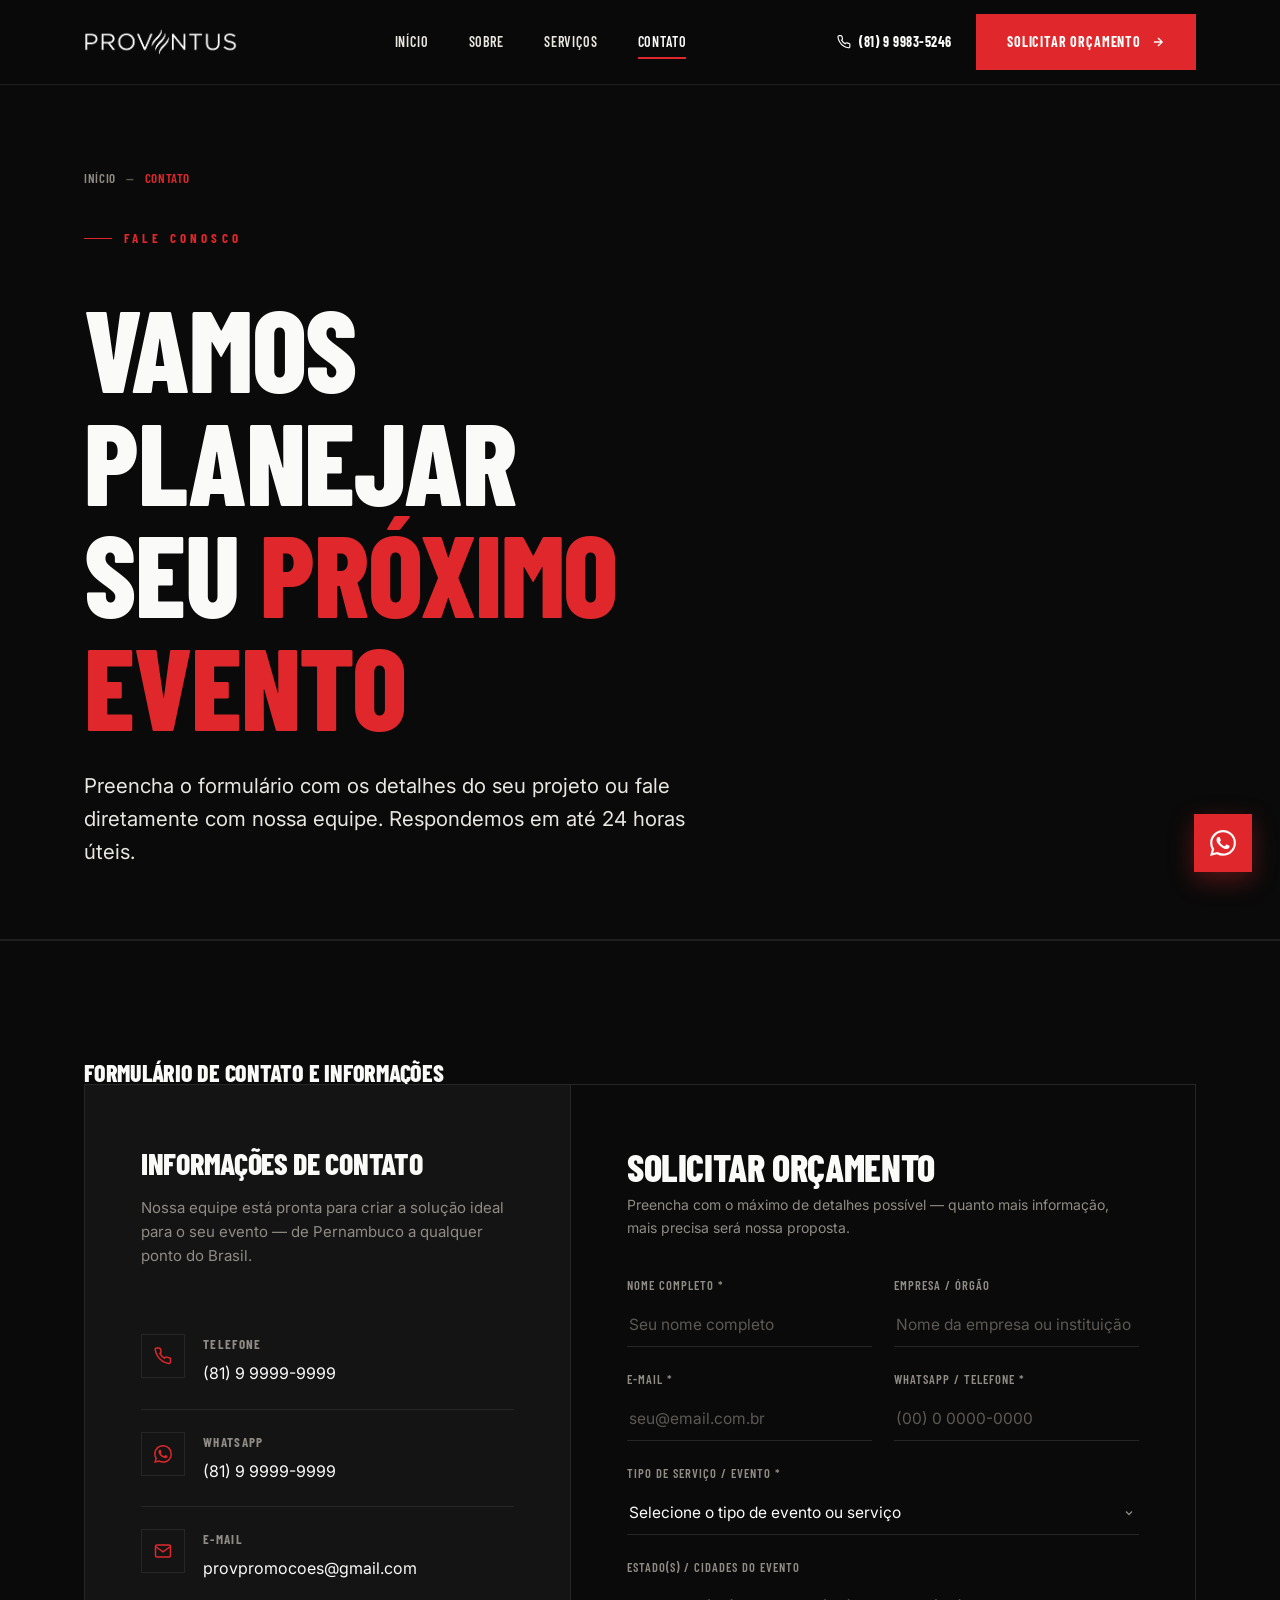
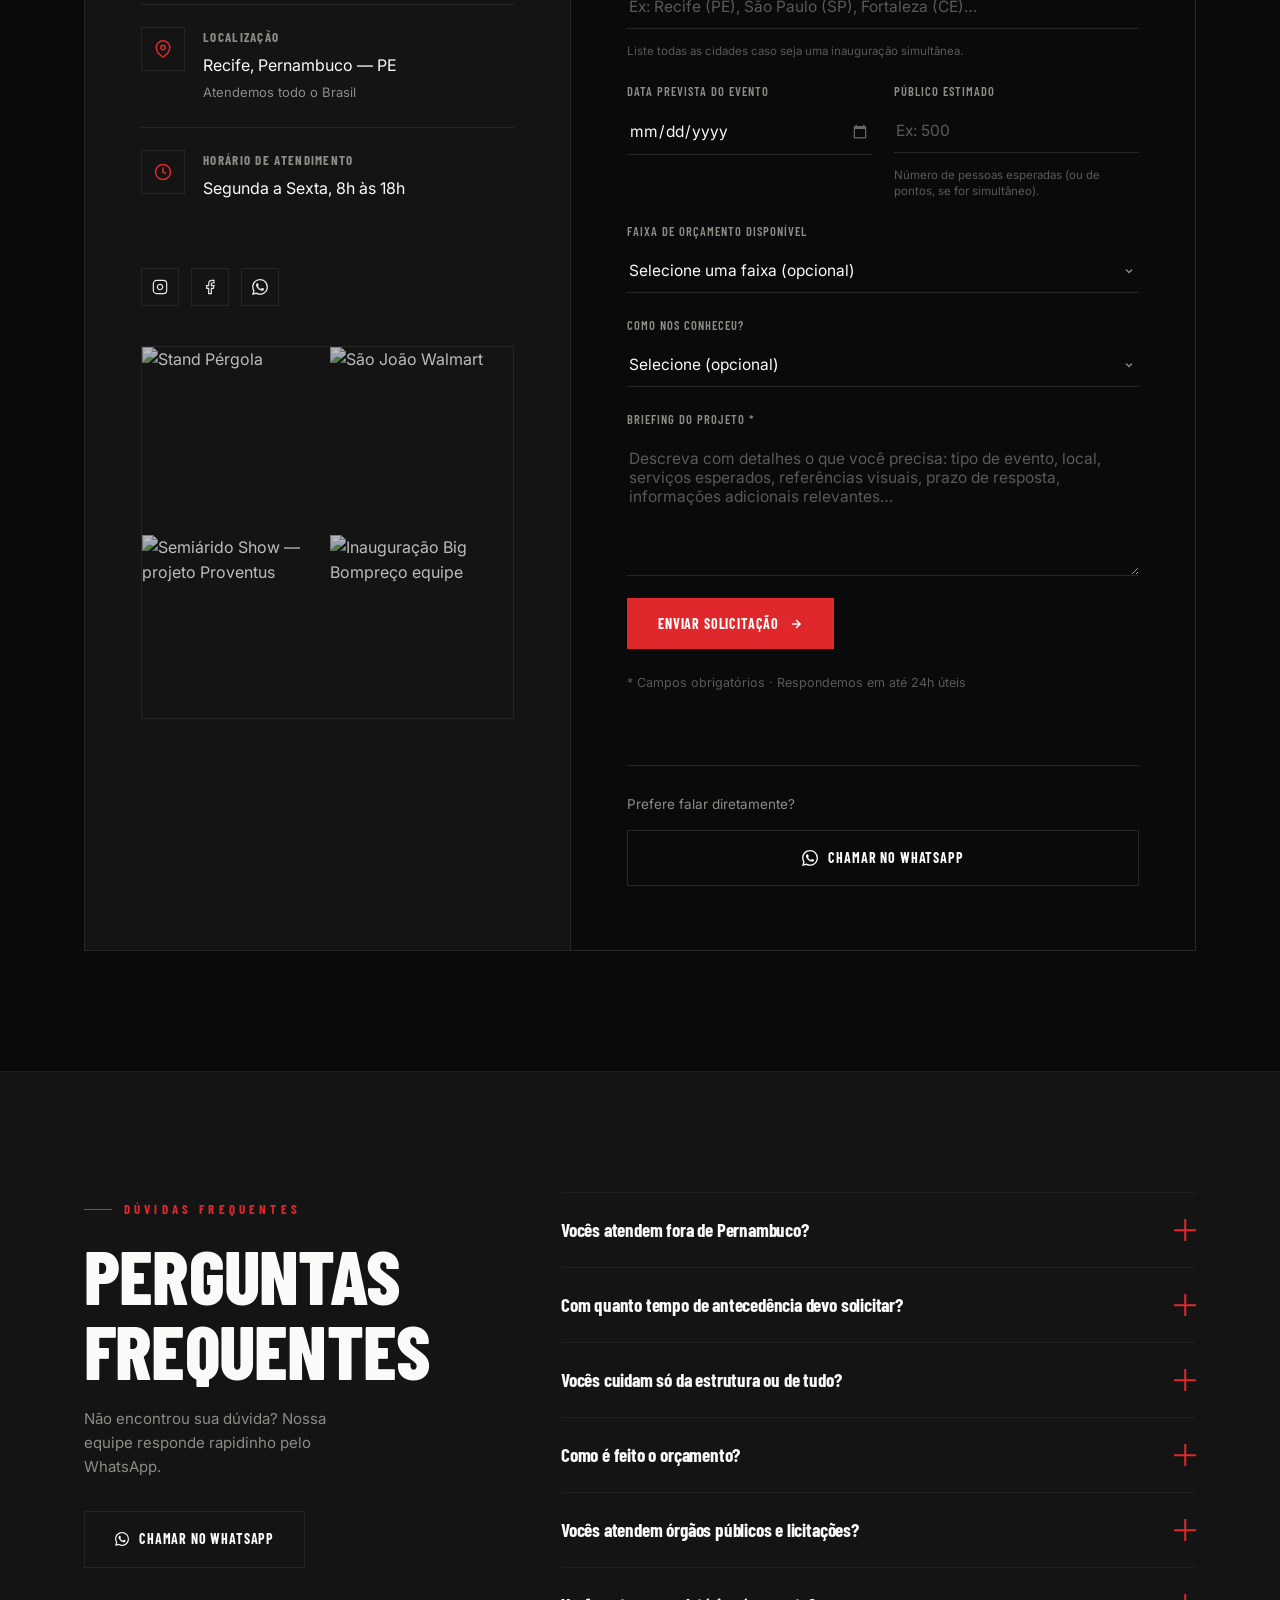
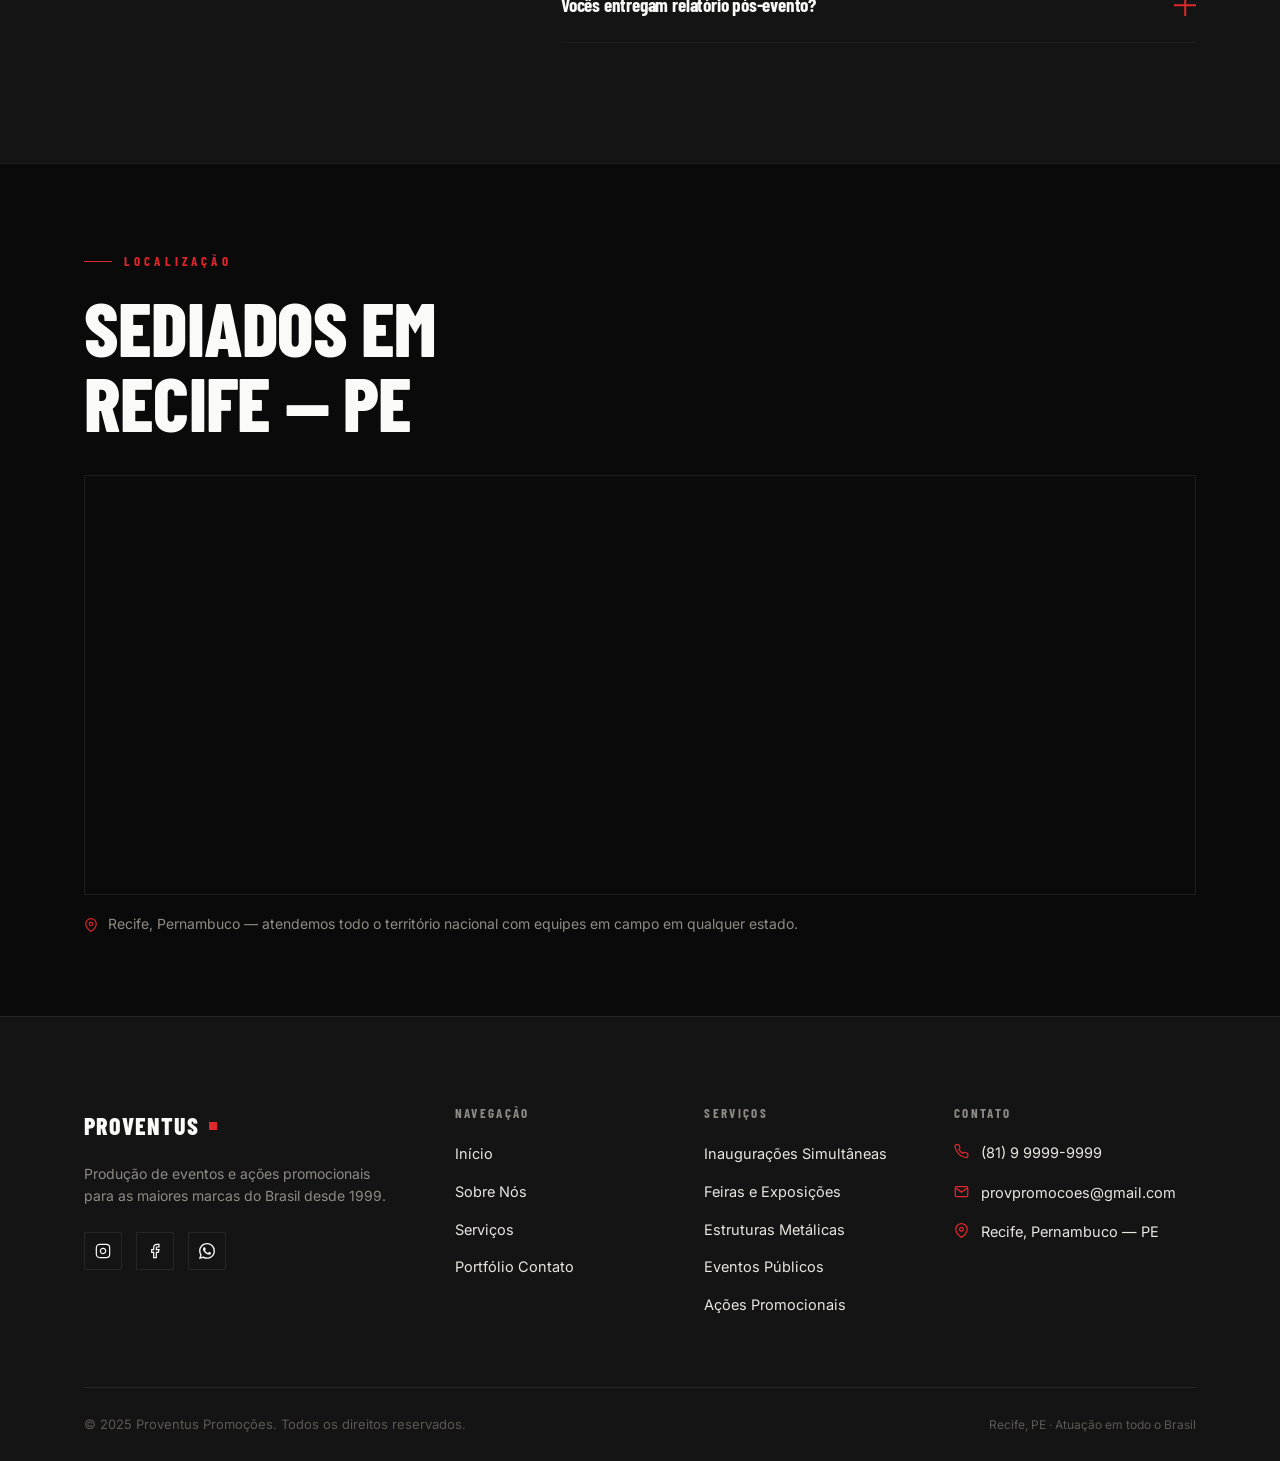
==== commit 772ae963: "Ajustando Textos" ====
--- a/contato.html
+++ b/contato.html
@@ -1,189 +1,144 @@
 <!DOCTYPE html>
 <html lang="pt-BR">
-
 <head>
-  <meta charset="UTF-8" />
-  <meta name="viewport" content="width=device-width,initial-scale=1.0" />
+  <meta charset="UTF-8"/>
+  <meta name="viewport" content="width=device-width,initial-scale=1.0"/>
   <title>Contato — Proventus Promoções</title>
-  <meta name="description"
-    content="Entre em contato com a Proventus e solicite um orçamento. Respondemos em até 24h úteis. Atendemos todo o Brasil a partir de Recife, PE." />
-  <link rel="preconnect" href="https://fonts.googleapis.com" />
-  <link rel="preconnect" href="https://fonts.gstatic.com" crossorigin />
-  <link
-    href="https://fonts.googleapis.com/css2?family=Barlow+Condensed:wght@400;600;700;800;900&family=Inter:wght@400;500;600&display=swap"
-    rel="stylesheet" />
-  <link rel="stylesheet" href="css/style.css" />
-  <link rel="stylesheet" href="css/pages.css" />
-  <link rel="stylesheet" href="css/home.css" />
+  <meta name="description" content="Entre em contato com a Proventus e solicite um orçamento. Respondemos em até 24h úteis. Atendemos todo o Brasil a partir de Recife, PE."/>
+  <link rel="preconnect" href="https://fonts.googleapis.com"/>
+  <link rel="preconnect" href="https://fonts.gstatic.com" crossorigin/>
+  <link href="https://fonts.googleapis.com/css2?family=Barlow+Condensed:wght@400;600;700;800;900&family=Inter:wght@400;500;600&display=swap" rel="stylesheet"/>
+  <link rel="stylesheet" href="css/style.css"/>
+  <link rel="stylesheet" href="css/pages.css"/>
+  <link rel="stylesheet" href="css/home.css"/>
+  <!-- EmailJS SDK -->
+  <script src="https://cdn.jsdelivr.net/npm/@emailjs/browser@4/dist/email.min.js"></script>
 </head>
-
 <body>
-  <a href="#main" class="skip-link">Pular para o conteúdo</a>
-  <div class="truss-grid" aria-hidden="true"></div>
-  <div class="nav-overlay"></div>
-
-  <header class="site-header">
-    <div class="container">
-      <div class="header-inner">
-        <a href="index.html" class="logo">
-          <img src="img/LogoProventusBranca.png" alt="Logo Proventus Promoções" width="160" />
+<a href="#main" class="skip-link">Pular para o conteúdo</a>
+<div class="truss-grid" aria-hidden="true"></div>
+<div class="nav-overlay"></div>
+
+<header class="site-header">
+  <div class="container"><div class="header-inner">
+    <a href="index.html" class="logo">
+      <img src="img/LogoProventusBranca.png" alt="Logo Proventus Promoções" width="160" />
+    </a>
+    <nav class="main-nav" aria-label="Navegação principal">
+      <a href="index.html">Início</a>
+      <a href="sobre.html">Sobre</a>
+      <a href="servicos.html">Serviços</a>
+      <a href="contato.html" class="active">Contato</a>
+    </nav>
+    <div class="header-cta">
+      <a href="whatsapp://send?phone=5581999835246" class="btn-phone">
+          <svg width="14" height="14" viewBox="0 0 24 24" fill="none" stroke="currentColor" stroke-width="2" aria-hidden="true"><path d="M22 16.92v3a2 2 0 0 1-2.18 2 19.79 19.79 0 0 1-8.63-3.07A19.5 19.5 0 0 1 4.69 12 19.79 19.79 0 0 1 1.62 3.38 2 2 0 0 1 3.62 1.18h3a2 2 0 0 1 2 1.72c.12.96.36 1.9.7 2.81a2 2 0 0 1-.45 2.11L7.91 8.82a16 16 0 0 0 6.13 6.13l.95-.95a2 2 0 0 1 2.11-.45c.91.34 1.85.58 2.81.7A2 2 0 0 1 22 16.92z"/></svg>
+          (81) 9 9983-5246
         </a>
-        <nav class="main-nav" aria-label="Navegação principal">
-          <a href="index.html">Início</a>
-          <a href="sobre.html">Sobre</a>
-          <a href="servicos.html">Serviços</a>
-          <a href="portfolio.html">Portfólio</a>
-          <a href="contato.html" class="active">Contato</a>
-        </nav>
-        <div class="header-cta">
-          <a href="whatsapp://send?phone=5581999835246" class="btn-phone">
-            <svg width="14" height="14" viewBox="0 0 24 24" fill="none" stroke="currentColor" stroke-width="2"
-              aria-hidden="true">
-              <path
-                d="M22 16.92v3a2 2 0 0 1-2.18 2 19.79 19.79 0 0 1-8.63-3.07A19.5 19.5 0 0 1 4.69 12 19.79 19.79 0 0 1 1.62 3.38 2 2 0 0 1 3.62 1.18h3a2 2 0 0 1 2 1.72c.12.96.36 1.9.7 2.81a2 2 0 0 1-.45 2.11L7.91 8.82a16 16 0 0 0 6.13 6.13l.95-.95a2 2 0 0 1 2.11-.45c.91.34 1.85.58 2.81.7A2 2 0 0 1 22 16.92z" />
-            </svg>
-            (81) 9 9983-5246
+      <a href="contato.html" class="btn btn-primary">Solicitar Orçamento <svg class="btn-arrow" width="14" height="14" viewBox="0 0 24 24" fill="none" stroke="currentColor" stroke-width="2.5" aria-hidden="true"><path d="M5 12h14M12 5l7 7-7 7"/></svg></a>
+      <button class="menu-toggle" aria-label="Abrir menu" aria-expanded="false"><span></span><span></span><span></span></button>
+    </div>
+  </div></div>
+</header>
+
+<main id="main">
+
+<!-- HERO -->
+<section class="page-hero page-hero-sm" aria-labelledby="page-title">
+  <div class="container">
+    <nav class="breadcrumb" aria-label="Trilha"><a href="index.html">Início</a><span class="sep" aria-hidden="true">—</span><span class="current" aria-current="page">Contato</span></nav>
+    <span class="eyebrow reveal">Fale Conosco</span>
+    <h1 id="page-title" class="h1 reveal reveal-delay-1" style="margin-top:18px;max-width:720px">
+      VAMOS PLANEJAR<br/>SEU <span style="color:var(--red)">PRÓXIMO EVENTO</span>
+    </h1>
+    <p class="lead reveal reveal-delay-2" style="margin-top:28px">
+      Preencha o formulário com os detalhes do seu projeto ou fale diretamente com nossa equipe. Respondemos em até 24 horas úteis.
+    </p>
+  </div>
+</section>
+
+<!-- FORMULÁRIO + PAINEL INFO -->
+<section class="section section-border-top" aria-labelledby="contact-section-heading">
+  <div class="container">
+    <h2 id="contact-section-heading" class="sr-only">Formulário de contato e informações</h2>
+    <div class="contact-layout reveal">
+
+      <!-- PAINEL INFO -->
+      <div class="contact-info-panel">
+        <h3>Informações de Contato</h3>
+        <p>Nossa equipe está pronta para criar a solução ideal para o seu evento — de Pernambuco a qualquer ponto do Brasil.</p>
+
+        <div class="contact-detail">
+          <div class="icon" aria-hidden="true">
+            <svg width="18" height="18" viewBox="0 0 24 24" fill="none" stroke="currentColor" stroke-width="2"><path d="M22 16.92v3a2 2 0 0 1-2.18 2 19.79 19.79 0 0 1-8.63-3.07A19.5 19.5 0 0 1 4.69 12 19.79 19.79 0 0 1 1.62 3.38 2 2 0 0 1 3.62 1.18h3a2 2 0 0 1 2 1.72c.12.96.36 1.9.7 2.81a2 2 0 0 1-.45 2.11L7.91 8.82a16 16 0 0 0 6.13 6.13l.95-.95a2 2 0 0 1 2.11-.45c.91.34 1.85.58 2.81.7A2 2 0 0 1 22 16.92z"/></svg>
+          </div>
+          <div>
+            <h5>Telefone</h5>
+            <a href="tel:+5581999999999">(81) 9 9999-9999</a>
+          </div>
+        </div>
+
+        <div class="contact-detail">
+          <div class="icon" aria-hidden="true">
+            <svg width="18" height="18" viewBox="0 0 24 24" fill="currentColor"><path d="M17.472 14.382c-.297-.149-1.758-.867-2.03-.967-.273-.099-.471-.148-.67.15-.197.297-.767.966-.94 1.164-.173.199-.347.223-.644.075-.297-.15-1.255-.463-2.39-1.475-.883-.788-1.48-1.761-1.653-2.059-.173-.297-.018-.458.13-.606.134-.133.298-.347.446-.52.149-.174.198-.298.298-.497.099-.198.05-.371-.025-.52-.075-.149-.669-1.612-.916-2.207-.242-.579-.487-.5-.669-.51-.173-.008-.371-.01-.57-.01-.198 0-.52.074-.792.372-.272.297-1.04 1.016-1.04 2.479 0 1.462 1.065 2.875 1.213 3.074.149.198 2.096 3.2 5.077 4.487.709.306 1.262.489 1.694.625.712.227 1.36.195 1.871.118.571-.085 1.758-.719 2.006-1.413.248-.694.248-1.289.173-1.413-.074-.124-.272-.198-.57-.347m-5.421 7.403h-.004a9.87 9.87 0 0 1-5.031-1.378l-.361-.214-3.741.982.998-3.648-.235-.374a9.86 9.86 0 0 1-1.51-5.26c.001-5.45 4.436-9.884 9.888-9.884 2.64 0 5.122 1.03 6.988 2.898a9.825 9.825 0 0 1 2.893 6.994c-.003 5.45-4.437 9.884-9.885 9.884m8.413-18.297A11.815 11.815 0 0 0 12.05 0C5.495 0 .16 5.335.157 11.892c0 2.096.547 4.142 1.588 5.945L.057 24l6.305-1.654a11.882 11.882 0 0 0 5.683 1.448h.005c6.554 0 11.89-5.335 11.893-11.893a11.821 11.821 0 0 0-3.48-8.413z"/></svg>
+          </div>
+          <div>
+            <h5>WhatsApp</h5>
+            <a href="https://wa.me/5581999999999?text=Olá%2C%20gostaria%20de%20um%20orçamento." target="_blank" rel="noopener noreferrer">(81) 9 9999-9999</a>
+          </div>
+        </div>
+
+        <div class="contact-detail">
+          <div class="icon" aria-hidden="true">
+            <svg width="18" height="18" viewBox="0 0 24 24" fill="none" stroke="currentColor" stroke-width="2"><path d="M4 4h16c1.1 0 2 .9 2 2v12c0 1.1-.9 2-2 2H4c-1.1 0-2-.9-2-2V6c0-1.1.9-2 2-2z"/><polyline points="22,6 12,13 2,6"/></svg>
+          </div>
+          <div>
+            <h5>E-mail</h5>
+            <a href="mailto:provpromocoes@gmail.com">provpromocoes@gmail.com</a>
+          </div>
+        </div>
+
+        <div class="contact-detail">
+          <div class="icon" aria-hidden="true">
+            <svg width="18" height="18" viewBox="0 0 24 24" fill="none" stroke="currentColor" stroke-width="2"><path d="M21 10c0 7-9 13-9 13s-9-6-9-13a9 9 0 0 1 18 0z"/><circle cx="12" cy="10" r="3"/></svg>
+          </div>
+          <div>
+            <h5>Localização</h5>
+            <span>Recife, Pernambuco — PE<br/><span style="color:var(--gray);font-size:13px">Atendemos todo o Brasil</span></span>
+          </div>
+        </div>
+
+        <div class="contact-detail">
+          <div class="icon" aria-hidden="true">
+            <svg width="18" height="18" viewBox="0 0 24 24" fill="none" stroke="currentColor" stroke-width="2"><circle cx="12" cy="12" r="10"/><polyline points="12 6 12 12 16 14"/></svg>
+          </div>
+          <div>
+            <h5>Horário de Atendimento</h5>
+            <span>Segunda a Sexta, 8h às 18h</span>
+          </div>
+        </div>
+
+        <!-- Redes sociais -->
+        <div class="contact-social-row">
+          <a href="https://instagram.com/proventuspromo" target="_blank" rel="noopener noreferrer"
+             style="width:38px;height:38px;border:1px solid var(--line);display:flex;align-items:center;justify-content:center;color:var(--white-soft);transition:border-color .2s,color .2s"
+             aria-label="Instagram Proventus">
+            <svg width="16" height="16" viewBox="0 0 24 24" fill="none" stroke="currentColor" stroke-width="1.8" aria-hidden="true"><rect x="2" y="2" width="20" height="20" rx="5"/><path d="M16 11.37A4 4 0 1 1 12.63 8 4 4 0 0 1 16 11.37z"/><line x1="17.5" y1="6.5" x2="17.51" y2="6.5"/></svg>
           </a>
-          <a href="contato.html" class="btn btn-primary">Solicitar Orçamento <svg class="btn-arrow" width="14"
-              height="14" viewBox="0 0 24 24" fill="none" stroke="currentColor" stroke-width="2.5" aria-hidden="true">
-              <path d="M5 12h14M12 5l7 7-7 7" />
-            </svg></a>
-          <button class="menu-toggle" aria-label="Abrir menu"
-            aria-expanded="false"><span></span><span></span><span></span></button>
-        </div>
-      </div>
-    </div>
-  </header>
-
-  <main id="main">
-
-    <!-- HERO -->
-    <section class="page-hero page-hero-sm" aria-labelledby="page-title">
-      <div class="container">
-        <nav class="breadcrumb" aria-label="Trilha"><a href="index.html">Início</a><span class="sep"
-            aria-hidden="true">—</span><span class="current" aria-current="page">Contato</span></nav>
-        <span class="eyebrow reveal">Fale Conosco</span>
-        <h1 id="page-title" class="h1 reveal reveal-delay-1" style="margin-top:18px;max-width:720px">
-          VAMOS PLANEJAR<br />SEU <span style="color:var(--red)">PRÓXIMO EVENTO</span>
-        </h1>
-        <p class="lead reveal reveal-delay-2" style="margin-top:28px">
-          Preencha o formulário com os detalhes do seu projeto ou fale diretamente com nossa equipe. Respondemos em até
-          24 horas úteis.
-        </p>
-      </div>
-    </section>
-
-    <!-- FORMULÁRIO + PAINEL INFO -->
-    <section class="section section-border-top" aria-labelledby="contact-section-heading">
-      <div class="container">
-        <h2 id="contact-section-heading" class="sr-only">Formulário de contato e informações</h2>
-        <div class="contact-layout reveal">
-
-          <!-- PAINEL INFO -->
-          <div class="contact-info-panel">
-            <h3>Informações de Contato</h3>
-            <p>Nossa equipe está pronta para criar a solução ideal para o seu evento — de Pernambuco a qualquer ponto do
-              Brasil.</p>
-
-            <div class="contact-detail">
-              <div class="icon" aria-hidden="true">
-                <svg width="18" height="18" viewBox="0 0 24 24" fill="none" stroke="currentColor" stroke-width="2">
-                  <path
-                    d="M22 16.92v3a2 2 0 0 1-2.18 2 19.79 19.79 0 0 1-8.63-3.07A19.5 19.5 0 0 1 4.69 12 19.79 19.79 0 0 1 1.62 3.38 2 2 0 0 1 3.62 1.18h3a2 2 0 0 1 2 1.72c.12.96.36 1.9.7 2.81a2 2 0 0 1-.45 2.11L7.91 8.82a16 16 0 0 0 6.13 6.13l.95-.95a2 2 0 0 1 2.11-.45c.91.34 1.85.58 2.81.7A2 2 0 0 1 22 16.92z" />
-                </svg>
-              </div>
-              <div>
-                <h5>Telefone</h5>
-                <a href="tel:+5581999999999">(81) 9 9999-9999</a>
-              </div>
-            </div>
-
-            <div class="contact-detail">
-              <div class="icon" aria-hidden="true">
-                <svg width="18" height="18" viewBox="0 0 24 24" fill="currentColor">
-                  <path
-                    d="M17.472 14.382c-.297-.149-1.758-.867-2.03-.967-.273-.099-.471-.148-.67.15-.197.297-.767.966-.94 1.164-.173.199-.347.223-.644.075-.297-.15-1.255-.463-2.39-1.475-.883-.788-1.48-1.761-1.653-2.059-.173-.297-.018-.458.13-.606.134-.133.298-.347.446-.52.149-.174.198-.298.298-.497.099-.198.05-.371-.025-.52-.075-.149-.669-1.612-.916-2.207-.242-.579-.487-.5-.669-.51-.173-.008-.371-.01-.57-.01-.198 0-.52.074-.792.372-.272.297-1.04 1.016-1.04 2.479 0 1.462 1.065 2.875 1.213 3.074.149.198 2.096 3.2 5.077 4.487.709.306 1.262.489 1.694.625.712.227 1.36.195 1.871.118.571-.085 1.758-.719 2.006-1.413.248-.694.248-1.289.173-1.413-.074-.124-.272-.198-.57-.347m-5.421 7.403h-.004a9.87 9.87 0 0 1-5.031-1.378l-.361-.214-3.741.982.998-3.648-.235-.374a9.86 9.86 0 0 1-1.51-5.26c.001-5.45 4.436-9.884 9.888-9.884 2.64 0 5.122 1.03 6.988 2.898a9.825 9.825 0 0 1 2.893 6.994c-.003 5.45-4.437 9.884-9.885 9.884m8.413-18.297A11.815 11.815 0 0 0 12.05 0C5.495 0 .16 5.335.157 11.892c0 2.096.547 4.142 1.588 5.945L.057 24l6.305-1.654a11.882 11.882 0 0 0 5.683 1.448h.005c6.554 0 11.89-5.335 11.893-11.893a11.821 11.821 0 0 0-3.48-8.413z" />
-                </svg>
-              </div>
-              <div>
-                <h5>WhatsApp</h5>
-                <a href="https://wa.me/5581999999999?text=Olá%2C%20gostaria%20de%20um%20orçamento." target="_blank"
-                  rel="noopener noreferrer">(81) 9 9999-9999</a>
-              </div>
-            </div>
-
-            <div class="contact-detail">
-              <div class="icon" aria-hidden="true">
-                <svg width="18" height="18" viewBox="0 0 24 24" fill="none" stroke="currentColor" stroke-width="2">
-                  <path d="M4 4h16c1.1 0 2 .9 2 2v12c0 1.1-.9 2-2 2H4c-1.1 0-2-.9-2-2V6c0-1.1.9-2 2-2z" />
-                  <polyline points="22,6 12,13 2,6" />
-                </svg>
-              </div>
-              <div>
-                <h5>E-mail</h5>
-                <a href="mailto:provpromocoes@gmail.com">provpromocoes@gmail.com</a>
-              </div>
-            </div>
-
-            <div class="contact-detail">
-              <div class="icon" aria-hidden="true">
-                <svg width="18" height="18" viewBox="0 0 24 24" fill="none" stroke="currentColor" stroke-width="2">
-                  <path d="M21 10c0 7-9 13-9 13s-9-6-9-13a9 9 0 0 1 18 0z" />
-                  <circle cx="12" cy="10" r="3" />
-                </svg>
-              </div>
-              <div>
-                <h5>Localização</h5>
-                <span>Recife, Pernambuco — PE<br /><span style="color:var(--gray);font-size:13px">Atendemos todo o
-                    Brasil</span></span>
-              </div>
-            </div>
-
-            <div class="contact-detail">
-              <div class="icon" aria-hidden="true">
-                <svg width="18" height="18" viewBox="0 0 24 24" fill="none" stroke="currentColor" stroke-width="2">
-                  <circle cx="12" cy="12" r="10" />
-                  <polyline points="12 6 12 12 16 14" />
-                </svg>
-              </div>
-              <div>
-                <h5>Horário de Atendimento</h5>
-                <span>Segunda a Sexta, 8h às 18h</span>
-              </div>
-            </div>
-
-            <!-- Redes sociais -->
-            <div class="contact-social-row">
-              <a href="https://instagram.com/proventuspromo" target="_blank" rel="noopener noreferrer"
-                style="width:38px;height:38px;border:1px solid var(--line);display:flex;align-items:center;justify-content:center;color:var(--white-soft);transition:border-color .2s,color .2s"
-                aria-label="Instagram Proventus">
-                <svg width="16" height="16" viewBox="0 0 24 24" fill="none" stroke="currentColor" stroke-width="1.8"
-                  aria-hidden="true">
-                  <rect x="2" y="2" width="20" height="20" rx="5" />
-                  <path d="M16 11.37A4 4 0 1 1 12.63 8 4 4 0 0 1 16 11.37z" />
-                  <line x1="17.5" y1="6.5" x2="17.51" y2="6.5" />
-                </svg>
-              </a>
-              <a href="https://facebook.com/proventuspromo" target="_blank" rel="noopener noreferrer"
-                style="width:38px;height:38px;border:1px solid var(--line);display:flex;align-items:center;justify-content:center;color:var(--white-soft);transition:border-color .2s,color .2s"
-                aria-label="Facebook Proventus">
-                <svg width="16" height="16" viewBox="0 0 24 24" fill="none" stroke="currentColor" stroke-width="1.8"
-                  aria-hidden="true">
-                  <path d="M18 2h-3a5 5 0 0 0-5 5v3H7v4h3v8h4v-8h3l1-4h-4V7a1 1 0 0 1 1-1h3z" />
-                </svg>
-              </a>
-              <a href="https://wa.me/5581999999999" target="_blank" rel="noopener noreferrer"
-                style="width:38px;height:38px;border:1px solid var(--line);display:flex;align-items:center;justify-content:center;color:var(--white-soft);transition:border-color .2s,color .2s"
-                aria-label="WhatsApp Proventus">
-                <svg width="16" height="16" viewBox="0 0 24 24" fill="currentColor" aria-hidden="true">
-                  <path
-                    d="M17.472 14.382c-.297-.149-1.758-.867-2.03-.967-.273-.099-.471-.148-.67.15-.197.297-.767.966-.94 1.164-.173.199-.347.223-.644.075-.297-.15-1.255-.463-2.39-1.475-.883-.788-1.48-1.761-1.653-2.059-.173-.297-.018-.458.13-.606.134-.133.298-.347.446-.52.149-.174.198-.298.298-.497.099-.198.05-.371-.025-.52-.075-.149-.669-1.612-.916-2.207-.242-.579-.487-.5-.669-.51-.173-.008-.371-.01-.57-.01-.198 0-.52.074-.792.372-.272.297-1.04 1.016-1.04 2.479 0 1.462 1.065 2.875 1.213 3.074.149.198 2.096 3.2 5.077 4.487.709.306 1.262.489 1.694.625.712.227 1.36.195 1.871.118.571-.085 1.758-.719 2.006-1.413.248-.694.248-1.289.173-1.413-.074-.124-.272-.198-.57-.347m-5.421 7.403h-.004a9.87 9.87 0 0 1-5.031-1.378l-.361-.214-3.741.982.998-3.648-.235-.374a9.86 9.86 0 0 1-1.51-5.26c.001-5.45 4.436-9.884 9.888-9.884 2.64 0 5.122 1.03 6.988 2.898a9.825 9.825 0 0 1 2.893 6.994c-.003 5.45-4.437 9.884-9.885 9.884m8.413-18.297A11.815 11.815 0 0 0 12.05 0C5.495 0 .16 5.335.157 11.892c0 2.096.547 4.142 1.588 5.945L.057 24l6.305-1.654a11.882 11.882 0 0 0 5.683 1.448h.005c6.554 0 11.89-5.335 11.893-11.893a11.821 11.821 0 0 0-3.48-8.413z" />
-                </svg>
-              </a>
-            </div>
-
-            <!-- Mini-galeria lateral -->
-            <div
+          <a href="https://facebook.com/proventuspromo" target="_blank" rel="noopener noreferrer"
+             style="width:38px;height:38px;border:1px solid var(--line);display:flex;align-items:center;justify-content:center;color:var(--white-soft);transition:border-color .2s,color .2s"
+             aria-label="Facebook Proventus">
+            <svg width="16" height="16" viewBox="0 0 24 24" fill="none" stroke="currentColor" stroke-width="1.8" aria-hidden="true"><path d="M18 2h-3a5 5 0 0 0-5 5v3H7v4h3v8h4v-8h3l1-4h-4V7a1 1 0 0 1 1-1h3z"/></svg>
+          </a>
+          <a href="https://wa.me/5581999999999" target="_blank" rel="noopener noreferrer"
+             style="width:38px;height:38px;border:1px solid var(--line);display:flex;align-items:center;justify-content:center;color:var(--white-soft);transition:border-color .2s,color .2s"
+             aria-label="WhatsApp Proventus">
+            <svg width="16" height="16" viewBox="0 0 24 24" fill="currentColor" aria-hidden="true"><path d="M17.472 14.382c-.297-.149-1.758-.867-2.03-.967-.273-.099-.471-.148-.67.15-.197.297-.767.966-.94 1.164-.173.199-.347.223-.644.075-.297-.15-1.255-.463-2.39-1.475-.883-.788-1.48-1.761-1.653-2.059-.173-.297-.018-.458.13-.606.134-.133.298-.347.446-.52.149-.174.198-.298.298-.497.099-.198.05-.371-.025-.52-.075-.149-.669-1.612-.916-2.207-.242-.579-.487-.5-.669-.51-.173-.008-.371-.01-.57-.01-.198 0-.52.074-.792.372-.272.297-1.04 1.016-1.04 2.479 0 1.462 1.065 2.875 1.213 3.074.149.198 2.096 3.2 5.077 4.487.709.306 1.262.489 1.694.625.712.227 1.36.195 1.871.118.571-.085 1.758-.719 2.006-1.413.248-.694.248-1.289.173-1.413-.074-.124-.272-.198-.57-.347m-5.421 7.403h-.004a9.87 9.87 0 0 1-5.031-1.378l-.361-.214-3.741.982.998-3.648-.235-.374a9.86 9.86 0 0 1-1.51-5.26c.001-5.45 4.436-9.884 9.888-9.884 2.64 0 5.122 1.03 6.988 2.898a9.825 9.825 0 0 1 2.893 6.994c-.003 5.45-4.437 9.884-9.885 9.884m8.413-18.297A11.815 11.815 0 0 0 12.05 0C5.495 0 .16 5.335.157 11.892c0 2.096.547 4.142 1.588 5.945L.057 24l6.305-1.654a11.882 11.882 0 0 0 5.683 1.448h.005c6.554 0 11.89-5.335 11.893-11.893a11.821 11.821 0 0 0-3.48-8.413z"/></svg>
+          </a>
+        </div>
+
+        <!-- Mini-galeria lateral -->
+        <div
               style="display:grid;grid-template-columns:1fr 1fr;gap:4px;margin-top:40px;border:1px solid var(--line);overflow:hidden">
               <img src="https://drive.google.com/thumbnail?id=15KILFykE-oDWkx-YutwdjCW1MlQFUTAD&sz=w700"
                 alt="Stand Pérgola"
@@ -202,320 +157,568 @@
                 style="width:100%;aspect-ratio:1/1;object-fit:cover;filter:grayscale(0.3) brightness(0.75);display:block"
                 loading="lazy" />
             </div>
-          </div>
-
-          <!-- FORMULÁRIO -->
-          <div class="contact-form-panel">
-            <h3 class="h3" style="margin-bottom:8px">Solicitar Orçamento</h3>
-            <p style="color:var(--gray);font-size:14px;margin-bottom:36px">Preencha com o máximo de detalhes possível
-              para receber uma proposta mais precisa.</p>
-
-            <form id="contact-form" novalidate>
-              <div class="form-grid">
-                <div class="form-field">
-                  <label for="name">Nome Completo *</label>
-                  <input type="text" id="name" name="name" placeholder="Seu nome" autocomplete="name" required />
-                </div>
-                <div class="form-field">
-                  <label for="company">Empresa / Órgão</label>
-                  <input type="text" id="company" name="company" placeholder="Nome da empresa"
-                    autocomplete="organization" />
-                </div>
-                <div class="form-field">
-                  <label for="email">E-mail *</label>
-                  <input type="email" id="email" name="email" placeholder="seu@email.com" autocomplete="email"
-                    required />
-                </div>
-                <div class="form-field">
-                  <label for="phone">WhatsApp / Telefone</label>
-                  <input type="tel" id="phone" name="phone" placeholder="(81) 9 9999-9999" autocomplete="tel" />
-                </div>
-                <div class="form-field full">
-                  <label for="service">Tipo de Serviço / Evento</label>
-                  <select id="service" name="service">
-                    <option value="">Selecione o tipo de evento ou serviço</option>
-                    <option value="inauguracoes">Inaugurações Simultâneas</option>
-                    <option value="feiras">Feiras e Exposições</option>
-                    <option value="estruturas">Estruturas Metálicas e Galpões</option>
-                    <option value="publico">Eventos Públicos / Governamentais</option>
-                    <option value="convencoes">Convenções Corporativas</option>
-                    <option value="shows">Shows e Festivais</option>
-                    <option value="promocionais">Ações Promocionais (PDV)</option>
-                    <option value="cenografia">Cenografia e Ambientação</option>
-                    <option value="gastronomico">Eventos Gastronômicos</option>
-                    <option value="promotores">Promotores e Equipes de Campo</option>
-                    <option value="logistica">Logística e Distribuição</option>
-                    <option value="outro">Outro / Não sei ainda</option>
-                  </select>
-                </div>
-                <div class="form-field full">
-                  <label for="cities">Cidades / Estados do Evento</label>
-                  <input type="text" id="cities" name="cities"
-                    placeholder="Ex: Recife, São Paulo, Fortaleza… (liste todas as cidades se for simultâneo)" />
-                </div>
-                <div class="form-field">
-                  <label for="date">Data Prevista</label>
-                  <input type="text" id="date" name="date" placeholder="Ex: Outubro de 2025" />
-                </div>
-                <div class="form-field">
-                  <label for="audience">Público Estimado</label>
-                  <input type="text" id="audience" name="audience" placeholder="Ex: 500 pessoas, 20 lojas…" />
-                </div>
-                <div class="form-field full">
-                  <label for="message">Briefing do Projeto *</label>
-                  <textarea id="message" name="message" rows="6"
-                    placeholder="Descreva seu projeto: o que precisa, onde será, quais serviços, referências, orçamento aproximado, prazo de resposta necessário…"
-                    required></textarea>
-                </div>
-              </div>
-
-              <div class="form-submit-row">
-                <button type="submit" class="btn btn-primary">
-                  Enviar Solicitação
-                  <svg class="btn-arrow" width="14" height="14" viewBox="0 0 24 24" fill="none" stroke="currentColor"
-                    stroke-width="2.5" aria-hidden="true">
-                    <path d="M5 12h14M12 5l7 7-7 7" />
-                  </svg>
-                </button>
-                <p class="form-note">* Campos obrigatórios · Respondemos em até 24h úteis</p>
-              </div>
-              <div class="form-status" role="status" aria-live="polite"></div>
-            </form>
-
-            <!-- CTA WhatsApp alternativo -->
-            <div style="margin-top:36px;padding-top:28px;border-top:1px solid var(--line)">
-              <p style="font-size:13.5px;color:var(--gray);margin-bottom:14px">Prefere falar diretamente?</p>
-              <a href="https://wa.me/5581999999999?text=Olá%2C%20vim%20pelo%20site%20e%20gostaria%20de%20um%20orçamento."
-                target="_blank" rel="noopener noreferrer" class="btn btn-outline"
-                style="width:100%;justify-content:center">
-                <svg width="16" height="16" viewBox="0 0 24 24" fill="currentColor" aria-hidden="true">
-                  <path
-                    d="M17.472 14.382c-.297-.149-1.758-.867-2.03-.967-.273-.099-.471-.148-.67.15-.197.297-.767.966-.94 1.164-.173.199-.347.223-.644.075-.297-.15-1.255-.463-2.39-1.475-.883-.788-1.48-1.761-1.653-2.059-.173-.297-.018-.458.13-.606.134-.133.298-.347.446-.52.149-.174.198-.298.298-.497.099-.198.05-.371-.025-.52-.075-.149-.669-1.612-.916-2.207-.242-.579-.487-.5-.669-.51-.173-.008-.371-.01-.57-.01-.198 0-.52.074-.792.372-.272.297-1.04 1.016-1.04 2.479 0 1.462 1.065 2.875 1.213 3.074.149.198 2.096 3.2 5.077 4.487.709.306 1.262.489 1.694.625.712.227 1.36.195 1.871.118.571-.085 1.758-.719 2.006-1.413.248-.694.248-1.289.173-1.413-.074-.124-.272-.198-.57-.347m-5.421 7.403h-.004a9.87 9.87 0 0 1-5.031-1.378l-.361-.214-3.741.982.998-3.648-.235-.374a9.86 9.86 0 0 1-1.51-5.26c.001-5.45 4.436-9.884 9.888-9.884 2.64 0 5.122 1.03 6.988 2.898a9.825 9.825 0 0 1 2.893 6.994c-.003 5.45-4.437 9.884-9.885 9.884m8.413-18.297A11.815 11.815 0 0 0 12.05 0C5.495 0 .16 5.335.157 11.892c0 2.096.547 4.142 1.588 5.945L.057 24l6.305-1.654a11.882 11.882 0 0 0 5.683 1.448h.005c6.554 0 11.89-5.335 11.893-11.893a11.821 11.821 0 0 0-3.48-8.413z" />
-                </svg>
-                Chamar no WhatsApp
-              </a>
-            </div>
-          </div>
-
-        </div>
       </div>
-    </section>
-
-    <!-- FAQ -->
-    <section class="section section-border-top bg-card" aria-labelledby="faq-heading">
-      <div class="container">
-        <div style="display:grid;grid-template-columns:1fr 1.6fr;gap:80px;align-items:start">
-          <div>
-            <span class="eyebrow reveal">Dúvidas Frequentes</span>
-            <h2 id="faq-heading" class="h2 reveal reveal-delay-1" style="margin-top:18px">PERGUNTAS<br />FREQUENTES</h2>
-            <p style="color:var(--gray);margin-top:20px;font-size:15px;max-width:280px" class="reveal reveal-delay-2">
-              Não encontrou sua dúvida? Nossa equipe responde rapidinho pelo WhatsApp.
-            </p>
-            <a href="https://wa.me/5581999999999" target="_blank" rel="noopener noreferrer"
-              class="btn btn-outline reveal reveal-delay-3" style="margin-top:32px">
-              <svg width="14" height="14" viewBox="0 0 24 24" fill="currentColor" aria-hidden="true">
-                <path
-                  d="M17.472 14.382c-.297-.149-1.758-.867-2.03-.967-.273-.099-.471-.148-.67.15-.197.297-.767.966-.94 1.164-.173.199-.347.223-.644.075-.297-.15-1.255-.463-2.39-1.475-.883-.788-1.48-1.761-1.653-2.059-.173-.297-.018-.458.13-.606.134-.133.298-.347.446-.52.149-.174.198-.298.298-.497.099-.198.05-.371-.025-.52-.075-.149-.669-1.612-.916-2.207-.242-.579-.487-.5-.669-.51-.173-.008-.371-.01-.57-.01-.198 0-.52.074-.792.372-.272.297-1.04 1.016-1.04 2.479 0 1.462 1.065 2.875 1.213 3.074.149.198 2.096 3.2 5.077 4.487.709.306 1.262.489 1.694.625.712.227 1.36.195 1.871.118.571-.085 1.758-.719 2.006-1.413.248-.694.248-1.289.173-1.413-.074-.124-.272-.198-.57-.347m-5.421 7.403h-.004a9.87 9.87 0 0 1-5.031-1.378l-.361-.214-3.741.982.998-3.648-.235-.374a9.86 9.86 0 0 1-1.51-5.26c.001-5.45 4.436-9.884 9.888-9.884 2.64 0 5.122 1.03 6.988 2.898a9.825 9.825 0 0 1 2.893 6.994c-.003 5.45-4.437 9.884-9.885 9.884m8.413-18.297A11.815 11.815 0 0 0 12.05 0C5.495 0 .16 5.335.157 11.892c0 2.096.547 4.142 1.588 5.945L.057 24l6.305-1.654a11.882 11.882 0 0 0 5.683 1.448h.005c6.554 0 11.89-5.335 11.893-11.893a11.821 11.821 0 0 0-3.48-8.413z" />
-              </svg>
-              Chamar no WhatsApp
-            </a>
-          </div>
-
-          <div class="reveal">
-            <div class="faq-list">
-              <div class="faq-item">
-                <div class="faq-question" role="button" tabindex="0" aria-expanded="false">
-                  <h4>Vocês atendem fora de Pernambuco?</h4>
-                  <div class="plus" aria-hidden="true"></div>
-                </div>
-                <div class="faq-answer">
-                  <p>Sim. Atuamos em todo o Brasil há 27 anos. Inaugurações simultâneas em múltiplas cidades é
-                    exatamente a nossa especialidade — já coordenamos eventos em todos os 27 estados com rede própria de
-                    fornecedores e equipes locais.</p>
-                </div>
-              </div>
-              <div class="faq-item">
-                <div class="faq-question" role="button" tabindex="0" aria-expanded="false">
-                  <h4>Com quanto tempo de antecedência devo solicitar?</h4>
-                  <div class="plus" aria-hidden="true"></div>
-                </div>
-                <div class="faq-answer">
-                  <p>O ideal é de 30 a 45 dias para eventos menores e 60 a 120 dias para inaugurações simultâneas, shows
-                    ou eventos de grande porte com estrutura pesada. Em casos urgentes, entre em contato — avaliamos a
-                    viabilidade caso a caso.</p>
-                </div>
-              </div>
-              <div class="faq-item">
-                <div class="faq-question" role="button" tabindex="0" aria-expanded="false">
-                  <h4>Vocês cuidam só da estrutura ou de tudo?</h4>
-                  <div class="plus" aria-hidden="true"></div>
-                </div>
-                <div class="faq-answer">
-                  <p>Podemos ser o produtor geral do evento (ponta a ponta: planejamento, estrutura, equipes, logística,
-                    operação e relatório) ou fornecer serviços específicos como apenas estrutura metálica, apenas
-                    promotores ou apenas logística. Você decide o escopo.</p>
-                </div>
-              </div>
-              <div class="faq-item">
-                <div class="faq-question" role="button" tabindex="0" aria-expanded="false">
-                  <h4>Como é feito o orçamento?</h4>
-                  <div class="plus" aria-hidden="true"></div>
-                </div>
-                <div class="faq-answer">
-                  <p>Após receber o briefing, nossa equipe faz o levantamento completo e apresenta uma proposta
-                    detalhada em até 48 horas úteis. Trabalhamos com propostas personalizadas — nunca com pacotes
-                    fechados, porque cada evento é diferente.</p>
-                </div>
-              </div>
-              <div class="faq-item">
-                <div class="faq-question" role="button" tabindex="0" aria-expanded="false">
-                  <h4>Vocês atendem órgãos públicos e licitações?</h4>
-                  <div class="plus" aria-hidden="true"></div>
-                </div>
-                <div class="faq-answer">
-                  <p>Sim. Temos experiência com contratações públicas — já produzimos eventos para a Prefeitura de
-                    Pernambuco, Secretaria da Saúde, Tribunal da Justiça, UFRPE, HEMOBRAS e outros órgãos
-                    governamentais. Podemos fornecer toda a documentação necessária.</p>
-                </div>
-              </div>
-              <div class="faq-item">
-                <div class="faq-question" role="button" tabindex="0" aria-expanded="false">
-                  <h4>Vocês entregam relatório pós-evento?</h4>
-                  <div class="plus" aria-hidden="true"></div>
-                </div>
-                <div class="faq-answer">
-                  <p>Sim, sempre. Entregamos relatório fotográfico e documental de cada ponto, com checklist de
-                    execução, registros da equipe em campo e recomendações para os próximos projetos.</p>
-                </div>
-              </div>
-            </div>
-          </div>
+
+      <!-- FORMULÁRIO -->
+      <div class="contact-form-panel">
+        <h3 class="h3" style="margin-bottom:8px">Solicitar Orçamento</h3>
+        <p style="color:var(--gray);font-size:14px;margin-bottom:36px">
+          Preencha com o máximo de detalhes possível — quanto mais informação, mais precisa será nossa proposta.
+        </p>
+
+        <form id="contact-form" novalidate autocomplete="on">
+          <div class="form-grid">
+
+            <!-- Nome -->
+            <div class="form-field">
+              <label for="f-name">Nome Completo *</label>
+              <input
+                type="text"
+                id="f-name" name="name"
+                placeholder="Seu nome completo"
+                autocomplete="name"
+                required
+                minlength="3"
+              />
+            </div>
+
+            <!-- Empresa -->
+            <div class="form-field">
+              <label for="f-company">Empresa / Órgão</label>
+              <input
+                type="text"
+                id="f-company" name="company"
+                placeholder="Nome da empresa ou instituição"
+                autocomplete="organization"
+              />
+            </div>
+
+            <!-- E-mail -->
+            <div class="form-field">
+              <label for="f-email">E-mail *</label>
+              <input
+                type="email"
+                id="f-email" name="email"
+                placeholder="seu@email.com.br"
+                autocomplete="email"
+                required
+              />
+            </div>
+
+            <!-- Telefone com máscara -->
+            <div class="form-field">
+              <label for="f-phone">WhatsApp / Telefone *</label>
+              <input
+                type="tel"
+                id="f-phone" name="phone"
+                placeholder="(00) 0 0000-0000"
+                autocomplete="tel-national"
+                maxlength="16"
+                required
+              />
+            </div>
+
+            <!-- Tipo de evento — select completo -->
+            <div class="form-field full">
+              <label for="f-service">Tipo de Serviço / Evento *</label>
+              <select id="f-service" name="service" required>
+                <option value="" disabled selected>Selecione o tipo de evento ou serviço</option>
+                <optgroup label="Estrutura e Infraestrutura">
+                  <option value="Estruturas Metálicas e Galpões">Estruturas Metálicas e Galpões</option>
+                  <option value="Montagem de Palco">Montagem de Palco</option>
+                  <option value="Tendas e Coberturas">Tendas e Coberturas</option>
+                  <option value="Containers e Quiosques">Containers e Quiosques</option>
+                </optgroup>
+                <optgroup label="Eventos e Shows">
+                  <option value="Shows e Festivais">Shows e Festivais</option>
+                  <option value="Inaugurações Simultâneas">Inaugurações Simultâneas</option>
+                  <option value="Convenções Corporativas">Convenções Corporativas</option>
+                  <option value="Eventos Públicos / Governamentais">Eventos Públicos / Governamentais</option>
+                  <option value="Buffet e Gastronomia">Buffet e Gastronomia</option>
+                </optgroup>
+                <optgroup label="Feiras e Exposições">
+                  <option value="Feiras e Exposições">Feiras e Exposições</option>
+                  <option value="Stands e Expositores">Stands e Expositores</option>
+                  <option value="Bienal / Congresso">Bienal / Congresso</option>
+                </optgroup>
+                <optgroup label="Ativações e Promoções">
+                  <option value="Ações Promocionais PDV">Ações Promocionais (PDV)</option>
+                  <option value="Cenografia e Ambientação">Cenografia e Ambientação</option>
+                  <option value="Promotores e Equipes de Campo">Promotores e Equipes de Campo</option>
+                  <option value="Ativação de Marca">Ativação de Marca</option>
+                </optgroup>
+                <optgroup label="Outros">
+                  <option value="Logística e Distribuição">Logística e Distribuição</option>
+                  <option value="Consultoria em Eventos">Consultoria em Eventos</option>
+                  <option value="Outro / Não sei ainda">Outro / Não sei ainda</option>
+                </optgroup>
+              </select>
+            </div>
+
+            <!-- Estado(s) -->
+            <div class="form-field full">
+              <label for="f-states">Estado(s) / Cidades do Evento</label>
+              <input
+                type="text"
+                id="f-states" name="states"
+                placeholder="Ex: Recife (PE), São Paulo (SP), Fortaleza (CE)…"
+                autocomplete="off"
+              />
+              <span style="font-size:11.5px;color:var(--gray-dim);margin-top:6px;display:block">
+                Liste todas as cidades caso seja uma inauguração simultânea.
+              </span>
+            </div>
+
+            <!-- Data prevista — input date nativo -->
+            <div class="form-field">
+              <label for="f-date">Data Prevista do Evento</label>
+              <input
+                type="date"
+                id="f-date" name="event_date"
+                min=""
+              />
+            </div>
+
+            <!-- Público estimado — number -->
+            <div class="form-field">
+              <label for="f-audience">Público Estimado</label>
+              <input
+                type="number"
+                id="f-audience" name="audience"
+                placeholder="Ex: 500"
+                min="1"
+                step="1"
+              />
+              <span style="font-size:11.5px;color:var(--gray-dim);margin-top:6px;display:block">
+                Número de pessoas esperadas (ou de pontos, se for simultâneo).
+              </span>
+            </div>
+
+            <!-- Orçamento aproximado — select faixas -->
+            <div class="form-field full">
+              <label for="f-budget">Faixa de Orçamento Disponível</label>
+              <select id="f-budget" name="budget">
+                <option value="" disabled selected>Selecione uma faixa (opcional)</option>
+                <option value="Até R$ 10 mil">Até R$ 10 mil</option>
+                <option value="R$ 10 mil – R$ 30 mil">R$ 10 mil – R$ 30 mil</option>
+                <option value="R$ 30 mil – R$ 80 mil">R$ 30 mil – R$ 80 mil</option>
+                <option value="R$ 80 mil – R$ 200 mil">R$ 80 mil – R$ 200 mil</option>
+                <option value="Acima de R$ 200 mil">Acima de R$ 200 mil</option>
+                <option value="Não definido / A consultar">Não definido / A consultar</option>
+              </select>
+            </div>
+
+            <!-- Como nos conheceu — select -->
+            <div class="form-field full">
+              <label for="f-source">Como nos Conheceu?</label>
+              <select id="f-source" name="source">
+                <option value="" disabled selected>Selecione (opcional)</option>
+                <option value="Indicação de cliente">Indicação de cliente</option>
+                <option value="Google">Google</option>
+                <option value="Instagram">Instagram</option>
+                <option value="Facebook">Facebook</option>
+                <option value="LinkedIn">LinkedIn</option>
+                <option value="WhatsApp">WhatsApp</option>
+                <option value="Evento / Feira">Evento / Feira</option>
+                <option value="Outro">Outro</option>
+              </select>
+            </div>
+
+            <!-- Briefing / mensagem livre -->
+            <div class="form-field full">
+              <label for="f-message">Briefing do Projeto *</label>
+              <textarea
+                id="f-message" name="message"
+                rows="6"
+                placeholder="Descreva com detalhes o que você precisa: tipo de evento, local, serviços esperados, referências visuais, prazo de resposta, informações adicionais relevantes…"
+                required
+                minlength="20"
+              ></textarea>
+            </div>
+
+          </div><!-- /form-grid -->
+
+          <div class="form-submit-row">
+            <button type="submit" id="submit-btn" class="btn btn-primary">
+              <span class="btn-label">Enviar Solicitação</span>
+              <svg class="btn-arrow" width="14" height="14" viewBox="0 0 24 24" fill="none" stroke="currentColor" stroke-width="2.5" aria-hidden="true"><path d="M5 12h14M12 5l7 7-7 7"/></svg>
+            </button>
+            <p class="form-note">* Campos obrigatórios · Respondemos em até 24h úteis</p>
+          </div>
+
+          <!-- Status de envio -->
+          <div class="form-status" id="form-status" role="status" aria-live="polite"></div>
+        </form>
+
+        <!-- CTA WhatsApp alternativo -->
+        <div style="margin-top:36px;padding-top:28px;border-top:1px solid var(--line)">
+          <p style="font-size:13.5px;color:var(--gray);margin-bottom:14px">Prefere falar diretamente?</p>
+          <a href="https://wa.me/5581999835246?text=Olá%2C%20vim%20pelo%20site%20e%20gostaria%20de%20um%20orçamento."
+             target="_blank" rel="noopener noreferrer"
+             class="btn btn-outline" style="width:100%;justify-content:center">
+            <svg width="16" height="16" viewBox="0 0 24 24" fill="currentColor" aria-hidden="true"><path d="M17.472 14.382c-.297-.149-1.758-.867-2.03-.967-.273-.099-.471-.148-.67.15-.197.297-.767.966-.94 1.164-.173.199-.347.223-.644.075-.297-.15-1.255-.463-2.39-1.475-.883-.788-1.48-1.761-1.653-2.059-.173-.297-.018-.458.13-.606.134-.133.298-.347.446-.52.149-.174.198-.298.298-.497.099-.198.05-.371-.025-.52-.075-.149-.669-1.612-.916-2.207-.242-.579-.487-.5-.669-.51-.173-.008-.371-.01-.57-.01-.198 0-.52.074-.792.372-.272.297-1.04 1.016-1.04 2.479 0 1.462 1.065 2.875 1.213 3.074.149.198 2.096 3.2 5.077 4.487.709.306 1.262.489 1.694.625.712.227 1.36.195 1.871.118.571-.085 1.758-.719 2.006-1.413.248-.694.248-1.289.173-1.413-.074-.124-.272-.198-.57-.347m-5.421 7.403h-.004a9.87 9.87 0 0 1-5.031-1.378l-.361-.214-3.741.982.998-3.648-.235-.374a9.86 9.86 0 0 1-1.51-5.26c.001-5.45 4.436-9.884 9.888-9.884 2.64 0 5.122 1.03 6.988 2.898a9.825 9.825 0 0 1 2.893 6.994c-.003 5.45-4.437 9.884-9.885 9.884m8.413-18.297A11.815 11.815 0 0 0 12.05 0C5.495 0 .16 5.335.157 11.892c0 2.096.547 4.142 1.588 5.945L.057 24l6.305-1.654a11.882 11.882 0 0 0 5.683 1.448h.005c6.554 0 11.89-5.335 11.893-11.893a11.821 11.821 0 0 0-3.48-8.413z"/></svg>
+            Chamar no WhatsApp
+          </a>
         </div>
       </div>
-    </section>
-
-    <!-- MAPA -->
-    <section class="section-tight section-border-top" aria-labelledby="map-heading">
-      <div class="container">
-        <span class="eyebrow reveal">Localização</span>
-        <h2 id="map-heading" class="h2 reveal reveal-delay-1" style="margin:18px 0 36px;max-width:480px">
-          SEDIADOS EM<br />RECIFE — PE
-        </h2>
-        <div class="map-frame reveal">
-          <iframe title="Localização Proventus Promoções — Recife, Pernambuco"
-            src="https://www.google.com/maps/embed?pb=!1m18!1m12!1m3!1d248849.89988222637!2d-35.07!3d-8.05!2m3!1f0!2f0!3f0!3m2!1i1024!2i768!4f13.1!3m3!1m2!1s0x7ab196c1bb51c5f%3A0xde0d77b46bf4d1e2!2sRecife%2C%20PE!5e0!3m2!1spt-BR!2sbr!4v1700000000000"
-            loading="lazy" referrerpolicy="no-referrer-when-downgrade" allowfullscreen></iframe>
-        </div>
-        <p style="margin-top:18px;color:var(--gray);font-size:14px">
-          <svg width="14" height="14" viewBox="0 0 24 24" fill="none" stroke="currentColor" stroke-width="2"
-            style="vertical-align:middle;margin-right:6px;color:var(--red)" aria-hidden="true">
-            <path d="M21 10c0 7-9 13-9 13s-9-6-9-13a9 9 0 0 1 18 0z" />
-            <circle cx="12" cy="10" r="3" />
-          </svg>
-          Recife, Pernambuco — atendemos todo o território nacional com equipes em campo em qualquer estado.
+
+    </div>
+  </div>
+</section>
+
+<!-- FAQ -->
+<section class="section section-border-top bg-card" aria-labelledby="faq-heading">
+  <div class="container">
+    <div style="display:grid;grid-template-columns:1fr 1.6fr;gap:80px;align-items:start">
+      <div>
+        <span class="eyebrow reveal">Dúvidas Frequentes</span>
+        <h2 id="faq-heading" class="h2 reveal reveal-delay-1" style="margin-top:18px">PERGUNTAS<br/>FREQUENTES</h2>
+        <p style="color:var(--gray);margin-top:20px;font-size:15px;max-width:280px" class="reveal reveal-delay-2">
+          Não encontrou sua dúvida? Nossa equipe responde rapidinho pelo WhatsApp.
         </p>
+        <a href="https://wa.me/5581999999999" target="_blank" rel="noopener noreferrer" class="btn btn-outline reveal reveal-delay-3" style="margin-top:32px">
+          <svg width="14" height="14" viewBox="0 0 24 24" fill="currentColor" aria-hidden="true"><path d="M17.472 14.382c-.297-.149-1.758-.867-2.03-.967-.273-.099-.471-.148-.67.15-.197.297-.767.966-.94 1.164-.173.199-.347.223-.644.075-.297-.15-1.255-.463-2.39-1.475-.883-.788-1.48-1.761-1.653-2.059-.173-.297-.018-.458.13-.606.134-.133.298-.347.446-.52.149-.174.198-.298.298-.497.099-.198.05-.371-.025-.52-.075-.149-.669-1.612-.916-2.207-.242-.579-.487-.5-.669-.51-.173-.008-.371-.01-.57-.01-.198 0-.52.074-.792.372-.272.297-1.04 1.016-1.04 2.479 0 1.462 1.065 2.875 1.213 3.074.149.198 2.096 3.2 5.077 4.487.709.306 1.262.489 1.694.625.712.227 1.36.195 1.871.118.571-.085 1.758-.719 2.006-1.413.248-.694.248-1.289.173-1.413-.074-.124-.272-.198-.57-.347m-5.421 7.403h-.004a9.87 9.87 0 0 1-5.031-1.378l-.361-.214-3.741.982.998-3.648-.235-.374a9.86 9.86 0 0 1-1.51-5.26c.001-5.45 4.436-9.884 9.888-9.884 2.64 0 5.122 1.03 6.988 2.898a9.825 9.825 0 0 1 2.893 6.994c-.003 5.45-4.437 9.884-9.885 9.884m8.413-18.297A11.815 11.815 0 0 0 12.05 0C5.495 0 .16 5.335.157 11.892c0 2.096.547 4.142 1.588 5.945L.057 24l6.305-1.654a11.882 11.882 0 0 0 5.683 1.448h.005c6.554 0 11.89-5.335 11.893-11.893a11.821 11.821 0 0 0-3.48-8.413z"/></svg>
+          Chamar no WhatsApp
+        </a>
       </div>
-    </section>
-
-  </main>
-
-  <!-- FOOTER -->
-  <footer class="site-footer" role="contentinfo">
-    <div class="container">
-      <div class="footer-top">
-        <div class="footer-brand">
-          <a href="index.html" class="logo">PROVENTUS<span class="dot"></span></a>
-          <p>Produção de eventos e ações promocionais para as maiores marcas do Brasil desde 1999.</p>
-          <div class="footer-social">
-            <a href="https://instagram.com/proventuspromo" target="_blank" rel="noopener noreferrer"
-              aria-label="Instagram">
-              <svg width="16" height="16" viewBox="0 0 24 24" fill="none" stroke="currentColor" stroke-width="1.8"
-                aria-hidden="true">
-                <rect x="2" y="2" width="20" height="20" rx="5" />
-                <path d="M16 11.37A4 4 0 1 1 12.63 8 4 4 0 0 1 16 11.37z" />
-                <line x1="17.5" y1="6.5" x2="17.51" y2="6.5" />
-              </svg>
-            </a>
-            <a href="https://facebook.com/proventuspromo" target="_blank" rel="noopener noreferrer"
-              aria-label="Facebook">
-              <svg width="16" height="16" viewBox="0 0 24 24" fill="none" stroke="currentColor" stroke-width="1.8"
-                aria-hidden="true">
-                <path d="M18 2h-3a5 5 0 0 0-5 5v3H7v4h3v8h4v-8h3l1-4h-4V7a1 1 0 0 1 1-1h3z" />
-              </svg>
-            </a>
-            <a href="https://wa.me/5581999999999" target="_blank" rel="noopener noreferrer" aria-label="WhatsApp">
-              <svg width="16" height="16" viewBox="0 0 24 24" fill="currentColor" aria-hidden="true">
-                <path
-                  d="M17.472 14.382c-.297-.149-1.758-.867-2.03-.967-.273-.099-.471-.148-.67.15-.197.297-.767.966-.94 1.164-.173.199-.347.223-.644.075-.297-.15-1.255-.463-2.39-1.475-.883-.788-1.48-1.761-1.653-2.059-.173-.297-.018-.458.13-.606.134-.133.298-.347.446-.52.149-.174.198-.298.298-.497.099-.198.05-.371-.025-.52-.075-.149-.669-1.612-.916-2.207-.242-.579-.487-.5-.669-.51-.173-.008-.371-.01-.57-.01-.198 0-.52.074-.792.372-.272.297-1.04 1.016-1.04 2.479 0 1.462 1.065 2.875 1.213 3.074.149.198 2.096 3.2 5.077 4.487.709.306 1.262.489 1.694.625.712.227 1.36.195 1.871.118.571-.085 1.758-.719 2.006-1.413.248-.694.248-1.289.173-1.413-.074-.124-.272-.198-.57-.347m-5.421 7.403h-.004a9.87 9.87 0 0 1-5.031-1.378l-.361-.214-3.741.982.998-3.648-.235-.374a9.86 9.86 0 0 1-1.51-5.26c.001-5.45 4.436-9.884 9.888-9.884 2.64 0 5.122 1.03 6.988 2.898a9.825 9.825 0 0 1 2.893 6.994c-.003 5.45-4.437 9.884-9.885 9.884m8.413-18.297A11.815 11.815 0 0 0 12.05 0C5.495 0 .16 5.335.157 11.892c0 2.096.547 4.142 1.588 5.945L.057 24l6.305-1.654a11.882 11.882 0 0 0 5.683 1.448h.005c6.554 0 11.89-5.335 11.893-11.893a11.821 11.821 0 0 0-3.48-8.413z" />
-              </svg>
-            </a>
-          </div>
-        </div>
-        <div class="footer-col">
-          <h4>Navegação</h4>
-          <ul>
-            <li><a href="index.html">Início</a></li>
-            <li><a href="sobre.html">Sobre Nós</a></li>
-            <li><a href="servicos.html">Serviços</a></li>
-            <li><a href="portfolio.html">Portfólio</a>
-              <a href="contato.html">Contato</a>
-            </li>
-          </ul>
-        </div>
-        <div class="footer-col">
-          <h4>Serviços</h4>
-          <ul>
-            <li><a href="servicos.html">Inaugurações Simultâneas</a></li>
-            <li><a href="servicos.html">Feiras e Exposições</a></li>
-            <li><a href="servicos.html">Estruturas Metálicas</a></li>
-            <li><a href="servicos.html">Eventos Públicos</a></li>
-            <li><a href="servicos.html">Ações Promocionais</a></li>
-          </ul>
-        </div>
-        <div class="footer-col">
-          <h4>Contato</h4>
-          <div class="footer-contact-item">
-            <svg width="15" height="15" viewBox="0 0 24 24" fill="none" stroke="currentColor" stroke-width="2"
-              aria-hidden="true">
-              <path
-                d="M22 16.92v3a2 2 0 0 1-2.18 2 19.79 19.79 0 0 1-8.63-3.07A19.5 19.5 0 0 1 4.69 12 19.79 19.79 0 0 1 1.62 3.38 2 2 0 0 1 3.62 1.18h3a2 2 0 0 1 2 1.72c.12.96.36 1.9.7 2.81a2 2 0 0 1-.45 2.11L7.91 8.82a16 16 0 0 0 6.13 6.13l.95-.95a2 2 0 0 1 2.11-.45c.91.34 1.85.58 2.81.7A2 2 0 0 1 22 16.92z" />
-            </svg>
-            <a href="tel:+5581999999999">(81) 9 9999-9999</a>
-          </div>
-          <div class="footer-contact-item">
-            <svg width="15" height="15" viewBox="0 0 24 24" fill="none" stroke="currentColor" stroke-width="2"
-              aria-hidden="true">
-              <path d="M4 4h16c1.1 0 2 .9 2 2v12c0 1.1-.9 2-2 2H4c-1.1 0-2-.9-2-2V6c0-1.1.9-2 2-2z" />
-              <polyline points="22,6 12,13 2,6" />
-            </svg>
-            <a href="mailto:provpromocoes@gmail.com">provpromocoes@gmail.com</a>
-          </div>
-          <div class="footer-contact-item">
-            <svg width="15" height="15" viewBox="0 0 24 24" fill="none" stroke="currentColor" stroke-width="2"
-              aria-hidden="true">
-              <path d="M21 10c0 7-9 13-9 13s-9-6-9-13a9 9 0 0 1 18 0z" />
-              <circle cx="12" cy="10" r="3" />
-            </svg>
-            <span>Recife, Pernambuco — PE</span>
-          </div>
-        </div>
-      </div>
-      <div class="footer-bottom">
-        <p>&copy; 2025 Proventus Promoções. Todos os direitos reservados.</p>
-        <p style="color:var(--gray-dim);font-size:12px">Recife, PE · Atuação em todo o Brasil</p>
+
+      <div class="reveal">
+        <div class="faq-list">
+          <div class="faq-item">
+            <div class="faq-question" role="button" tabindex="0" aria-expanded="false">
+              <h4>Vocês atendem fora de Pernambuco?</h4>
+              <div class="plus" aria-hidden="true"></div>
+            </div>
+            <div class="faq-answer"><p>Sim. Atuamos em todo o Brasil há 27 anos. Inaugurações simultâneas em múltiplas cidades é exatamente a nossa especialidade — já coordenamos eventos em todos os 27 estados com rede própria de fornecedores e equipes locais.</p></div>
+          </div>
+          <div class="faq-item">
+            <div class="faq-question" role="button" tabindex="0" aria-expanded="false">
+              <h4>Com quanto tempo de antecedência devo solicitar?</h4>
+              <div class="plus" aria-hidden="true"></div>
+            </div>
+            <div class="faq-answer"><p>O ideal é de 30 a 45 dias para eventos menores e 60 a 120 dias para inaugurações simultâneas, shows ou eventos de grande porte com estrutura pesada. Em casos urgentes, entre em contato — avaliamos a viabilidade caso a caso.</p></div>
+          </div>
+          <div class="faq-item">
+            <div class="faq-question" role="button" tabindex="0" aria-expanded="false">
+              <h4>Vocês cuidam só da estrutura ou de tudo?</h4>
+              <div class="plus" aria-hidden="true"></div>
+            </div>
+            <div class="faq-answer"><p>Podemos ser o produtor geral do evento (ponta a ponta: planejamento, estrutura, equipes, logística, operação e relatório) ou fornecer serviços específicos como apenas estrutura metálica, apenas promotores ou apenas logística. Você decide o escopo.</p></div>
+          </div>
+          <div class="faq-item">
+            <div class="faq-question" role="button" tabindex="0" aria-expanded="false">
+              <h4>Como é feito o orçamento?</h4>
+              <div class="plus" aria-hidden="true"></div>
+            </div>
+            <div class="faq-answer"><p>Após receber o briefing, nossa equipe faz o levantamento completo e apresenta uma proposta detalhada em até 48 horas úteis. Trabalhamos com propostas personalizadas — nunca com pacotes fechados, porque cada evento é diferente.</p></div>
+          </div>
+          <div class="faq-item">
+            <div class="faq-question" role="button" tabindex="0" aria-expanded="false">
+              <h4>Vocês atendem órgãos públicos e licitações?</h4>
+              <div class="plus" aria-hidden="true"></div>
+            </div>
+            <div class="faq-answer"><p>Sim. Temos experiência com contratações públicas — já produzimos eventos para a Prefeitura de Pernambuco, Secretaria da Saúde, Tribunal da Justiça, UFRPE, HEMOBRAS e outros órgãos governamentais. Podemos fornecer toda a documentação necessária.</p></div>
+          </div>
+          <div class="faq-item">
+            <div class="faq-question" role="button" tabindex="0" aria-expanded="false">
+              <h4>Vocês entregam relatório pós-evento?</h4>
+              <div class="plus" aria-hidden="true"></div>
+            </div>
+            <div class="faq-answer"><p>Sim, sempre. Entregamos relatório fotográfico e documental de cada ponto, com checklist de execução, registros da equipe em campo e recomendações para os próximos projetos.</p></div>
+          </div>
+        </div>
       </div>
     </div>
-  </footer>
-
-  <a href="https://wa.me/5581999999999?text=Olá%2C%20vim%20pelo%20site%20e%20gostaria%20de%20um%20orçamento."
-    class="whatsapp-float" target="_blank" rel="noopener noreferrer" aria-label="Fale conosco pelo WhatsApp">
-    <svg width="26" height="26" viewBox="0 0 24 24" fill="currentColor" aria-hidden="true">
-      <path
-        d="M17.472 14.382c-.297-.149-1.758-.867-2.03-.967-.273-.099-.471-.148-.67.15-.197.297-.767.966-.94 1.164-.173.199-.347.223-.644.075-.297-.15-1.255-.463-2.39-1.475-.883-.788-1.48-1.761-1.653-2.059-.173-.297-.018-.458.13-.606.134-.133.298-.347.446-.52.149-.174.198-.298.298-.497.099-.198.05-.371-.025-.52-.075-.149-.669-1.612-.916-2.207-.242-.579-.487-.5-.669-.51-.173-.008-.371-.01-.57-.01-.198 0-.52.074-.792.372-.272.297-1.04 1.016-1.04 2.479 0 1.462 1.065 2.875 1.213 3.074.149.198 2.096 3.2 5.077 4.487.709.306 1.262.489 1.694.625.712.227 1.36.195 1.871.118.571-.085 1.758-.719 2.006-1.413.248-.694.248-1.289.173-1.413-.074-.124-.272-.198-.57-.347m-5.421 7.403h-.004a9.87 9.87 0 0 1-5.031-1.378l-.361-.214-3.741.982.998-3.648-.235-.374a9.86 9.86 0 0 1-1.51-5.26c.001-5.45 4.436-9.884 9.888-9.884 2.64 0 5.122 1.03 6.988 2.898a9.825 9.825 0 0 1 2.893 6.994c-.003 5.45-4.437 9.884-9.885 9.884m8.413-18.297A11.815 11.815 0 0 0 12.05 0C5.495 0 .16 5.335.157 11.892c0 2.096.547 4.142 1.588 5.945L.057 24l6.305-1.654a11.882 11.882 0 0 0 5.683 1.448h.005c6.554 0 11.89-5.335 11.893-11.893a11.821 11.821 0 0 0-3.48-8.413z" />
-    </svg>
-  </a>
-
-  <script src="js/main.js"></script>
+  </div>
+</section>
+
+<!-- MAPA -->
+<section class="section-tight section-border-top" aria-labelledby="map-heading">
+  <div class="container">
+    <span class="eyebrow reveal">Localização</span>
+    <h2 id="map-heading" class="h2 reveal reveal-delay-1" style="margin:18px 0 36px;max-width:480px">
+      SEDIADOS EM<br/>RECIFE — PE
+    </h2>
+    <div class="map-frame reveal">
+      <iframe
+        title="Localização Proventus Promoções — Recife, Pernambuco"
+        src="https://www.google.com/maps/embed?pb=!1m18!1m12!1m3!1d248849.89988222637!2d-35.07!3d-8.05!2m3!1f0!2f0!3f0!3m2!1i1024!2i768!4f13.1!3m3!1m2!1s0x7ab196c1bb51c5f%3A0xde0d77b46bf4d1e2!2sRecife%2C%20PE!5e0!3m2!1spt-BR!2sbr!4v1700000000000"
+        loading="lazy"
+        referrerpolicy="no-referrer-when-downgrade"
+        allowfullscreen
+      ></iframe>
+    </div>
+    <p style="margin-top:18px;color:var(--gray);font-size:14px">
+      <svg width="14" height="14" viewBox="0 0 24 24" fill="none" stroke="currentColor" stroke-width="2" style="vertical-align:middle;margin-right:6px;color:var(--red)" aria-hidden="true"><path d="M21 10c0 7-9 13-9 13s-9-6-9-13a9 9 0 0 1 18 0z"/><circle cx="12" cy="10" r="3"/></svg>
+      Recife, Pernambuco — atendemos todo o território nacional com equipes em campo em qualquer estado.
+    </p>
+  </div>
+</section>
+
+</main>
+
+<!-- FOOTER -->
+<footer class="site-footer" role="contentinfo">
+  <div class="container">
+    <div class="footer-top">
+      <div class="footer-brand">
+        <a href="index.html" class="logo">PROVENTUS<span class="dot"></span></a>
+        <p>Produção de eventos e ações promocionais para as maiores marcas do Brasil desde 1999.</p>
+        <div class="footer-social">
+          <a href="https://instagram.com/proventuspromo" target="_blank" rel="noopener noreferrer" aria-label="Instagram">
+            <svg width="16" height="16" viewBox="0 0 24 24" fill="none" stroke="currentColor" stroke-width="1.8" aria-hidden="true"><rect x="2" y="2" width="20" height="20" rx="5"/><path d="M16 11.37A4 4 0 1 1 12.63 8 4 4 0 0 1 16 11.37z"/><line x1="17.5" y1="6.5" x2="17.51" y2="6.5"/></svg>
+          </a>
+          <a href="https://facebook.com/proventuspromo" target="_blank" rel="noopener noreferrer" aria-label="Facebook">
+            <svg width="16" height="16" viewBox="0 0 24 24" fill="none" stroke="currentColor" stroke-width="1.8" aria-hidden="true"><path d="M18 2h-3a5 5 0 0 0-5 5v3H7v4h3v8h4v-8h3l1-4h-4V7a1 1 0 0 1 1-1h3z"/></svg>
+          </a>
+          <a href="https://wa.me/5581999999999" target="_blank" rel="noopener noreferrer" aria-label="WhatsApp">
+            <svg width="16" height="16" viewBox="0 0 24 24" fill="currentColor" aria-hidden="true"><path d="M17.472 14.382c-.297-.149-1.758-.867-2.03-.967-.273-.099-.471-.148-.67.15-.197.297-.767.966-.94 1.164-.173.199-.347.223-.644.075-.297-.15-1.255-.463-2.39-1.475-.883-.788-1.48-1.761-1.653-2.059-.173-.297-.018-.458.13-.606.134-.133.298-.347.446-.52.149-.174.198-.298.298-.497.099-.198.05-.371-.025-.52-.075-.149-.669-1.612-.916-2.207-.242-.579-.487-.5-.669-.51-.173-.008-.371-.01-.57-.01-.198 0-.52.074-.792.372-.272.297-1.04 1.016-1.04 2.479 0 1.462 1.065 2.875 1.213 3.074.149.198 2.096 3.2 5.077 4.487.709.306 1.262.489 1.694.625.712.227 1.36.195 1.871.118.571-.085 1.758-.719 2.006-1.413.248-.694.248-1.289.173-1.413-.074-.124-.272-.198-.57-.347m-5.421 7.403h-.004a9.87 9.87 0 0 1-5.031-1.378l-.361-.214-3.741.982.998-3.648-.235-.374a9.86 9.86 0 0 1-1.51-5.26c.001-5.45 4.436-9.884 9.888-9.884 2.64 0 5.122 1.03 6.988 2.898a9.825 9.825 0 0 1 2.893 6.994c-.003 5.45-4.437 9.884-9.885 9.884m8.413-18.297A11.815 11.815 0 0 0 12.05 0C5.495 0 .16 5.335.157 11.892c0 2.096.547 4.142 1.588 5.945L.057 24l6.305-1.654a11.882 11.882 0 0 0 5.683 1.448h.005c6.554 0 11.89-5.335 11.893-11.893a11.821 11.821 0 0 0-3.48-8.413z"/></svg>
+          </a>
+        </div>
+      </div>
+      <div class="footer-col">
+        <h4>Navegação</h4>
+        <ul>
+          <li><a href="index.html">Início</a></li>
+          <li><a href="sobre.html">Sobre Nós</a></li>
+          <li><a href="servicos.html">Serviços</a></li>
+          <li><a href="portfolio.html">Portfólio</a>
+        <a href="contato.html">Contato</a></li>
+        </ul>
+      </div>
+      <div class="footer-col">
+        <h4>Serviços</h4>
+        <ul>
+          <li><a href="servicos.html">Inaugurações Simultâneas</a></li>
+          <li><a href="servicos.html">Feiras e Exposições</a></li>
+          <li><a href="servicos.html">Estruturas Metálicas</a></li>
+          <li><a href="servicos.html">Eventos Públicos</a></li>
+          <li><a href="servicos.html">Ações Promocionais</a></li>
+        </ul>
+      </div>
+      <div class="footer-col">
+        <h4>Contato</h4>
+        <div class="footer-contact-item">
+          <svg width="15" height="15" viewBox="0 0 24 24" fill="none" stroke="currentColor" stroke-width="2" aria-hidden="true"><path d="M22 16.92v3a2 2 0 0 1-2.18 2 19.79 19.79 0 0 1-8.63-3.07A19.5 19.5 0 0 1 4.69 12 19.79 19.79 0 0 1 1.62 3.38 2 2 0 0 1 3.62 1.18h3a2 2 0 0 1 2 1.72c.12.96.36 1.9.7 2.81a2 2 0 0 1-.45 2.11L7.91 8.82a16 16 0 0 0 6.13 6.13l.95-.95a2 2 0 0 1 2.11-.45c.91.34 1.85.58 2.81.7A2 2 0 0 1 22 16.92z"/></svg>
+          <a href="tel:+5581999999999">(81) 9 9999-9999</a>
+        </div>
+        <div class="footer-contact-item">
+          <svg width="15" height="15" viewBox="0 0 24 24" fill="none" stroke="currentColor" stroke-width="2" aria-hidden="true"><path d="M4 4h16c1.1 0 2 .9 2 2v12c0 1.1-.9 2-2 2H4c-1.1 0-2-.9-2-2V6c0-1.1.9-2 2-2z"/><polyline points="22,6 12,13 2,6"/></svg>
+          <a href="mailto:provpromocoes@gmail.com">provpromocoes@gmail.com</a>
+        </div>
+        <div class="footer-contact-item">
+          <svg width="15" height="15" viewBox="0 0 24 24" fill="none" stroke="currentColor" stroke-width="2" aria-hidden="true"><path d="M21 10c0 7-9 13-9 13s-9-6-9-13a9 9 0 0 1 18 0z"/><circle cx="12" cy="10" r="3"/></svg>
+          <span>Recife, Pernambuco — PE</span>
+        </div>
+      </div>
+    </div>
+    <div class="footer-bottom">
+      <p>&copy; 2025 Proventus Promoções. Todos os direitos reservados.</p>
+      <p style="color:var(--gray-dim);font-size:12px">Recife, PE · Atuação em todo o Brasil</p>
+    </div>
+  </div>
+</footer>
+
+<a href="https://wa.me/5581999999999?text=Olá%2C%20vim%20pelo%20site%20e%20gostaria%20de%20um%20orçamento." class="whatsapp-float" target="_blank" rel="noopener noreferrer" aria-label="Fale conosco pelo WhatsApp">
+  <svg width="26" height="26" viewBox="0 0 24 24" fill="currentColor" aria-hidden="true"><path d="M17.472 14.382c-.297-.149-1.758-.867-2.03-.967-.273-.099-.471-.148-.67.15-.197.297-.767.966-.94 1.164-.173.199-.347.223-.644.075-.297-.15-1.255-.463-2.39-1.475-.883-.788-1.48-1.761-1.653-2.059-.173-.297-.018-.458.13-.606.134-.133.298-.347.446-.52.149-.174.198-.298.298-.497.099-.198.05-.371-.025-.52-.075-.149-.669-1.612-.916-2.207-.242-.579-.487-.5-.669-.51-.173-.008-.371-.01-.57-.01-.198 0-.52.074-.792.372-.272.297-1.04 1.016-1.04 2.479 0 1.462 1.065 2.875 1.213 3.074.149.198 2.096 3.2 5.077 4.487.709.306 1.262.489 1.694.625.712.227 1.36.195 1.871.118.571-.085 1.758-.719 2.006-1.413.248-.694.248-1.289.173-1.413-.074-.124-.272-.198-.57-.347m-5.421 7.403h-.004a9.87 9.87 0 0 1-5.031-1.378l-.361-.214-3.741.982.998-3.648-.235-.374a9.86 9.86 0 0 1-1.51-5.26c.001-5.45 4.436-9.884 9.888-9.884 2.64 0 5.122 1.03 6.988 2.898a9.825 9.825 0 0 1 2.893 6.994c-.003 5.45-4.437 9.884-9.885 9.884m8.413-18.297A11.815 11.815 0 0 0 12.05 0C5.495 0 .16 5.335.157 11.892c0 2.096.547 4.142 1.588 5.945L.057 24l6.305-1.654a11.882 11.882 0 0 0 5.683 1.448h.005c6.554 0 11.89-5.335 11.893-11.893a11.821 11.821 0 0 0-3.48-8.413z"/></svg>
+</a>
+
+<script src="js/main.js"></script>
+<script>
+// ==========================================================================
+// PROVENTUS — Formulário de Contato com EmailJS
+// Serviço: EmailJS (emailjs.com) — sem backend necessário
+//
+// CONFIGURAÇÃO (substitua os 3 valores abaixo):
+//   1. Crie conta em https://www.emailjs.com (gratuito até 200 envios/mês)
+//   2. Adicione um Email Service (Gmail, Outlook, etc.)
+//   3. Crie um Email Template com as variáveis abaixo
+//   4. Copie: Public Key, Service ID e Template ID
+// ==========================================================================
+
+(function () {
+  // ── CREDENCIAIS EMAILJS ────────────────────────────────────────────────
+  const EMAILJS_PUBLIC_KEY  = "SUA_PUBLIC_KEY_AQUI";   // ex: "abc123XYZ"
+  const EMAILJS_SERVICE_ID  = "SEU_SERVICE_ID_AQUI";   // ex: "service_xxxxxx"
+  const EMAILJS_TEMPLATE_ID = "SEU_TEMPLATE_ID_AQUI";  // ex: "template_xxxxxx"
+  // ── E-MAIL DE DESTINO (confirmado no painel do EmailJS) ───────────────
+  const EMAIL_DESTINO = "provpromocoes@gmail.com";
+  // ──────────────────────────────────────────────────────────────────────
+
+  // Inicializa o SDK
+  emailjs.init({ publicKey: EMAILJS_PUBLIC_KEY });
+
+  // ── Elementos ──────────────────────────────────────────────────────────
+  const form      = document.getElementById("contact-form");
+  const statusEl  = document.getElementById("form-status");
+  const submitBtn = document.getElementById("submit-btn");
+  const phoneEl   = document.getElementById("f-phone");
+  const dateEl    = document.getElementById("f-date");
+
+  if (!form) return;
+
+  // ── Data mínima = hoje ─────────────────────────────────────────────────
+  if (dateEl) {
+    const today = new Date().toISOString().split("T")[0];
+    dateEl.setAttribute("min", today);
+  }
+
+  // ── Máscara de telefone: (00) 0 0000-0000 ─────────────────────────────
+  if (phoneEl) {
+    phoneEl.addEventListener("input", function () {
+      let v = this.value.replace(/\D/g, "").slice(0, 11);
+      if (v.length === 0) { this.value = ""; return; }
+      // Formata progressivamente
+      if (v.length <= 2)       this.value = `(${v}`;
+      else if (v.length <= 3)  this.value = `(${v.slice(0,2)}) ${v.slice(2)}`;
+      else if (v.length <= 7)  this.value = `(${v.slice(0,2)}) ${v.slice(2,3)} ${v.slice(3)}`;
+      else if (v.length <= 11) this.value = `(${v.slice(0,2)}) ${v.slice(2,3)} ${v.slice(3,7)}-${v.slice(7)}`;
+    });
+
+    phoneEl.addEventListener("keydown", function (e) {
+      // Permite apagar sem travar
+      if (e.key === "Backspace") {
+        const pos = this.selectionStart;
+        if (pos > 0 && /\D/.test(this.value[pos - 1])) {
+          e.preventDefault();
+          this.value = this.value.slice(0, pos - 1) + this.value.slice(pos);
+          this.setSelectionRange(pos - 1, pos - 1);
+        }
+      }
+    });
+  }
+
+  // ── Validação inline por campo ─────────────────────────────────────────
+  const REQUIRED = ["f-name", "f-email", "f-phone", "f-service", "f-message"];
+
+  function validateField(el) {
+    const val = el.value.trim();
+    let err = "";
+
+    if (el.id === "f-name"    && val.length < 3)    err = "Informe seu nome completo.";
+    if (el.id === "f-email"   && !/^[^\s@]+@[^\s@]+\.[^\s@]+$/.test(val)) err = "E-mail inválido.";
+    if (el.id === "f-phone"   && val.replace(/\D/g, "").length < 10)       err = "Telefone incompleto.";
+    if (el.id === "f-service" && !val)              err = "Selecione um tipo de evento.";
+    if (el.id === "f-message" && val.length < 20)  err = "Descreva melhor o projeto (mín. 20 caracteres).";
+
+    const wrap  = el.closest(".form-field");
+    const exist = wrap.querySelector(".field-error");
+
+    if (err) {
+      el.style.borderColor = "var(--red)";
+      if (!exist) {
+        const span = document.createElement("span");
+        span.className = "field-error";
+        span.style.cssText = "display:block;font-size:12px;color:var(--red);margin-top:6px";
+        span.textContent = err;
+        wrap.appendChild(span);
+      } else {
+        exist.textContent = err;
+      }
+      return false;
+    } else {
+      el.style.borderColor = "#3dbd6a";
+      if (exist) exist.remove();
+      return true;
+    }
+  }
+
+  // Validação ao sair do campo (blur)
+  REQUIRED.forEach(id => {
+    const el = document.getElementById(id);
+    if (el) {
+      el.addEventListener("blur", () => validateField(el));
+      el.addEventListener("input", () => {
+        if (el.style.borderColor === "var(--red)" || el.style.borderColor === "rgb(224, 40, 44)") {
+          validateField(el);
+        }
+      });
+    }
+  });
+
+  // ── Envio do formulário ────────────────────────────────────────────────
+  form.addEventListener("submit", async function (e) {
+    e.preventDefault();
+
+    // Valida todos os obrigatórios
+    let allOk = true;
+    REQUIRED.forEach(id => {
+      const el = document.getElementById(id);
+      if (el && !validateField(el)) allOk = false;
+    });
+    if (!allOk) {
+      setStatus("error", "Corrija os campos destacados antes de enviar.");
+      return;
+    }
+
+    // Estado de carregamento
+    setStatus("loading", "Enviando mensagem…");
+    submitBtn.disabled = true;
+    submitBtn.querySelector(".btn-label").textContent = "Enviando…";
+
+    // Monta os dados do template
+    const d  = new Date();
+    const dt = `${String(d.getDate()).padStart(2,"0")}/${String(d.getMonth()+1).padStart(2,"0")}/${d.getFullYear()} ${String(d.getHours()).padStart(2,"0")}:${String(d.getMinutes()).padStart(2,"0")}`;
+
+    const eventDate = document.getElementById("f-date")?.value;
+    const dateFormatted = eventDate
+      ? new Date(eventDate + "T12:00:00").toLocaleDateString("pt-BR", { day:"2-digit", month:"long", year:"numeric" })
+      : "Não informado";
+
+    const audience = document.getElementById("f-audience")?.value;
+    const budget   = document.getElementById("f-budget")?.value;
+    const source   = document.getElementById("f-source")?.value;
+
+    const templateParams = {
+      to_email:    EMAIL_DESTINO,
+      from_name:   document.getElementById("f-name").value.trim(),
+      from_email:  document.getElementById("f-email").value.trim(),
+      phone:       document.getElementById("f-phone").value.trim(),
+      company:     document.getElementById("f-company")?.value.trim() || "Não informado",
+      service:     document.getElementById("f-service").value,
+      states:      document.getElementById("f-states")?.value.trim() || "Não informado",
+      event_date:  dateFormatted,
+      audience:    audience ? `${Number(audience).toLocaleString("pt-BR")} pessoas/pontos` : "Não informado",
+      budget:      budget   || "Não informado",
+      source:      source   || "Não informado",
+      message:     document.getElementById("f-message").value.trim(),
+      sent_at:     dt,
+      reply_to:    document.getElementById("f-email").value.trim(),
+    };
+
+    try {
+      await emailjs.send(EMAILJS_SERVICE_ID, EMAILJS_TEMPLATE_ID, templateParams);
+
+      setStatus("success", "✓ Mensagem enviada com sucesso! Nossa equipe entrará em contato em até 24h úteis.");
+      form.reset();
+      // Limpa estilos de validação
+      REQUIRED.forEach(id => {
+        const el = document.getElementById(id);
+        if (el) el.style.borderColor = "";
+      });
+
+    } catch (err) {
+      console.error("EmailJS error:", err);
+      setStatus("error",
+        "Erro ao enviar. Tente novamente ou fale conosco pelo " +
+        "<a href='https://wa.me/5581999835246' target='_blank' rel='noopener' style='color:var(--red)'>WhatsApp</a>."
+      );
+    } finally {
+      submitBtn.disabled = false;
+      submitBtn.querySelector(".btn-label").textContent = "Enviar Solicitação";
+    }
+  });
+
+  // ── Helper de status ───────────────────────────────────────────────────
+  function setStatus(type, html) {
+    statusEl.innerHTML = html;
+    statusEl.className = "form-status " + type;
+    if (type !== "loading") {
+      statusEl.scrollIntoView({ behavior: "smooth", block: "nearest" });
+    }
+  }
+
+})();
+</script>
 </body>
-
-</html>+</html>
--- a/css/pages.css
+++ b/css/pages.css
@@ -668,3 +668,153 @@
 .page-hero-sm {
   padding: 168px 0 70px;
 }
+
+/* ==========================================================================
+   FORMULÁRIO — estados de validação, loading e status
+   ========================================================================== */
+
+/* Campo com erro */
+.form-field input[style*="rgb(224, 40, 44)"],
+.form-field select[style*="rgb(224, 40, 44)"],
+.form-field textarea[style*="rgb(224, 40, 44)"] {
+  border-color: var(--red) !important;
+}
+
+/* Campo válido */
+.form-field input[style*="3dbd6a"],
+.form-field select[style*="3dbd6a"],
+.form-field textarea[style*="3dbd6a"] {
+  border-color: #3dbd6a !important;
+}
+
+/* Mensagem de erro inline por campo */
+.field-error {
+  display: block;
+  font-size: 12px;
+  color: var(--red);
+  margin-top: 5px;
+  font-family: var(--font-body);
+}
+
+/* Status de envio */
+.form-status {
+  font-size: 14px;
+  min-height: 20px;
+  margin-top: 16px;
+  padding: 0;
+  border-radius: 0;
+  transition: all 0.3s var(--ease);
+  line-height: 1.5;
+}
+
+.form-status.loading {
+  color: var(--gray);
+  display: flex;
+  align-items: center;
+  gap: 10px;
+}
+
+.form-status.loading::before {
+  content: "";
+  display: inline-block;
+  width: 14px;
+  height: 14px;
+  border: 2px solid var(--line);
+  border-top-color: var(--red);
+  border-radius: 50%;
+  animation: spin 0.7s linear infinite;
+  flex-shrink: 0;
+}
+
+@keyframes spin {
+  to { transform: rotate(360deg); }
+}
+
+.form-status.success {
+  color: #3dbd6a;
+  background: rgba(61, 189, 106, 0.08);
+  border: 1px solid rgba(61, 189, 106, 0.25);
+  padding: 14px 18px;
+  font-weight: 500;
+}
+
+.form-status.error {
+  color: var(--red);
+  background: rgba(224, 40, 44, 0.07);
+  border: 1px solid rgba(224, 40, 44, 0.22);
+  padding: 14px 18px;
+}
+
+/* Botão disabled durante envio */
+.btn:disabled {
+  opacity: 0.6;
+  cursor: not-allowed;
+  transform: none !important;
+}
+
+/* Input date — corrigir cor no dark mode */
+input[type="date"] {
+  color-scheme: dark;
+  cursor: pointer;
+}
+
+input[type="date"]::-webkit-calendar-picker-indicator {
+  filter: invert(0.6);
+  cursor: pointer;
+}
+
+/* Input number — remover setas nativas */
+input[type="number"]::-webkit-inner-spin-button,
+input[type="number"]::-webkit-outer-spin-button {
+  -webkit-appearance: none;
+  margin: 0;
+}
+input[type="number"] { -moz-appearance: textfield; }
+
+/* select — corrigir aparência no dark */
+.form-field select {
+  appearance: none;
+  -webkit-appearance: none;
+  background-image: url("data:image/svg+xml,%3Csvg xmlns='http://www.w3.org/2000/svg' width='12' height='12' viewBox='0 0 24 24' fill='none' stroke='%238f8b85' stroke-width='2.5'%3E%3Cpolyline points='6 9 12 15 18 9'/%3E%3C/svg%3E");
+  background-repeat: no-repeat;
+  background-position: right 4px center;
+  padding-right: 28px;
+  cursor: pointer;
+}
+
+.form-field select:focus {
+  border-color: var(--red);
+  outline: none;
+}
+
+/* optgroup */
+.form-field select optgroup {
+  color: var(--gray);
+  font-style: normal;
+  font-size: 11px;
+  letter-spacing: 0.06em;
+  text-transform: uppercase;
+  background: var(--black-card);
+}
+
+.form-field select option {
+  background: var(--black-card);
+  color: var(--white);
+  font-size: 14.5px;
+  padding: 8px 0;
+}
+
+/* Textarea com resize apenas vertical */
+.form-field textarea {
+  resize: vertical;
+  min-height: 130px;
+}
+
+/* Nota de ajuda abaixo dos campos */
+.form-field > span[style*="gray"] {
+  font-size: 11.5px;
+  color: var(--gray-dim);
+  margin-top: 6px;
+  display: block;
+  line-height: 1.4;
+}
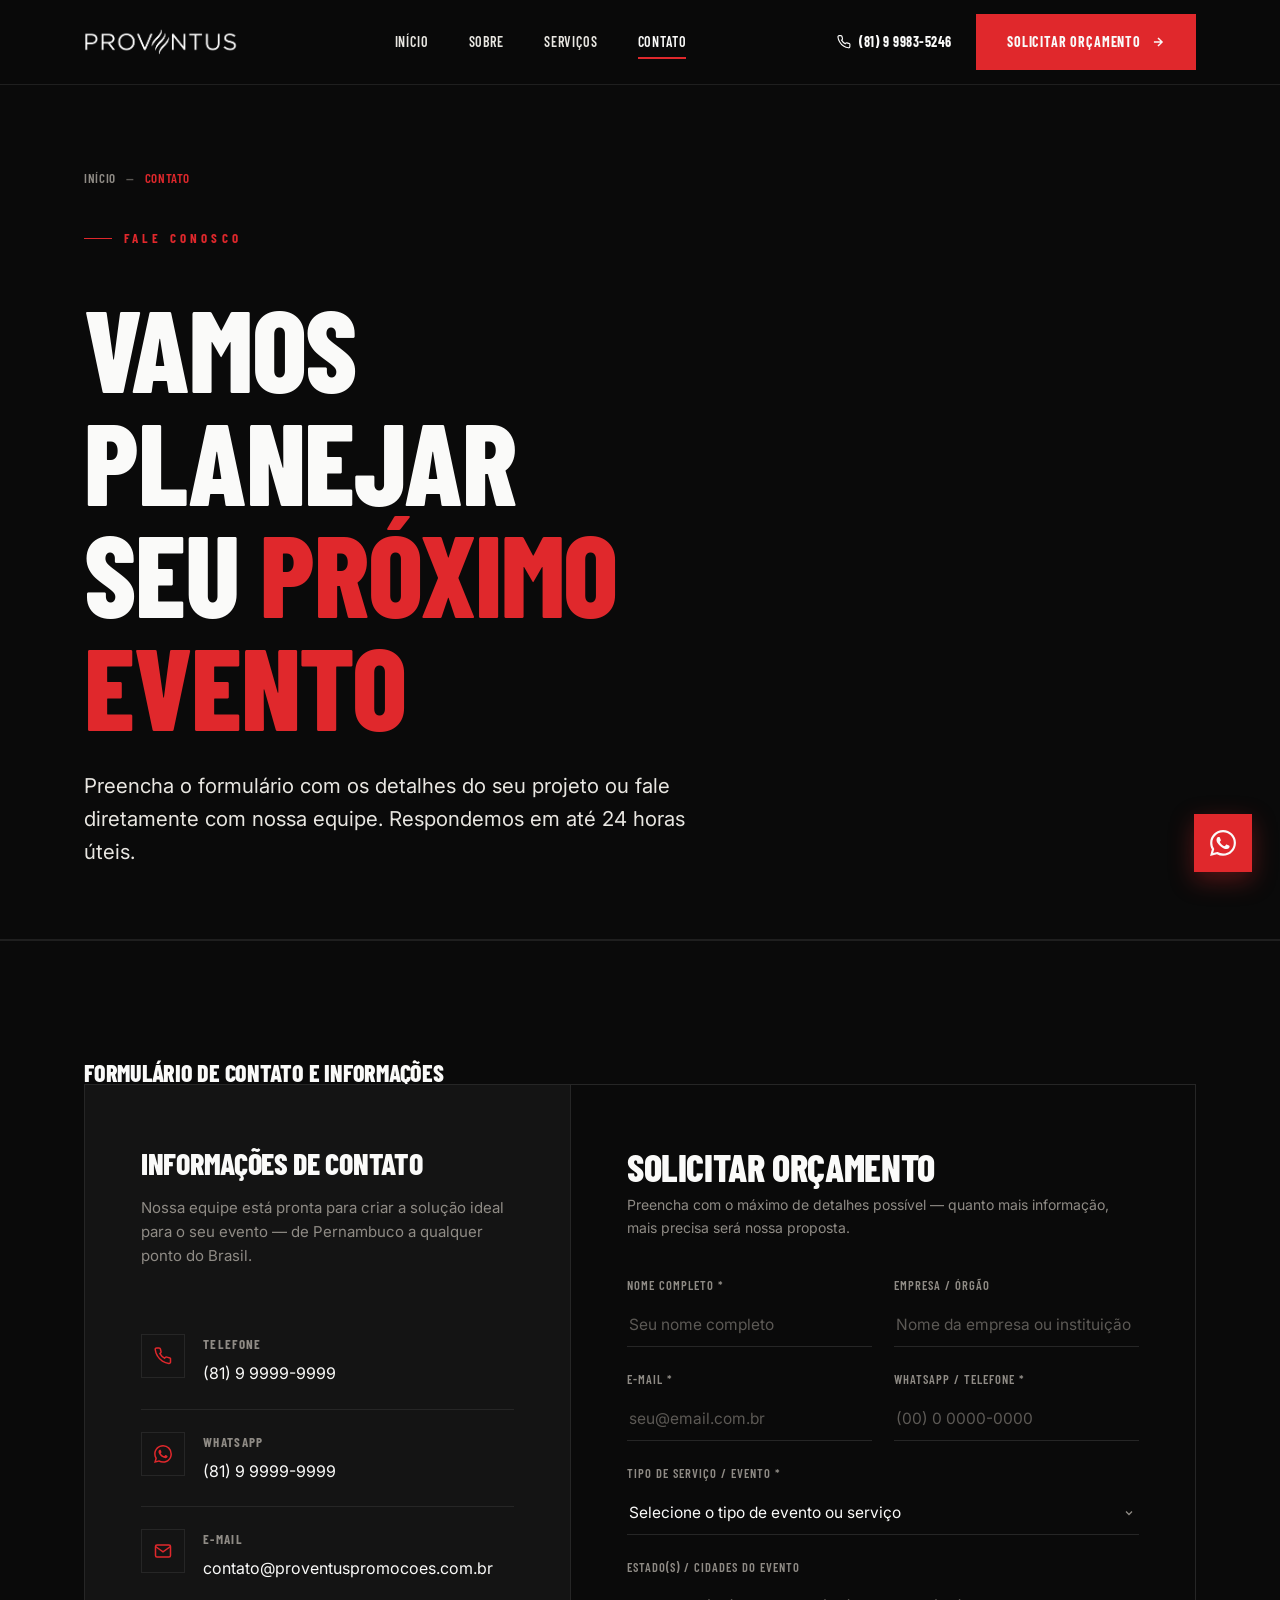
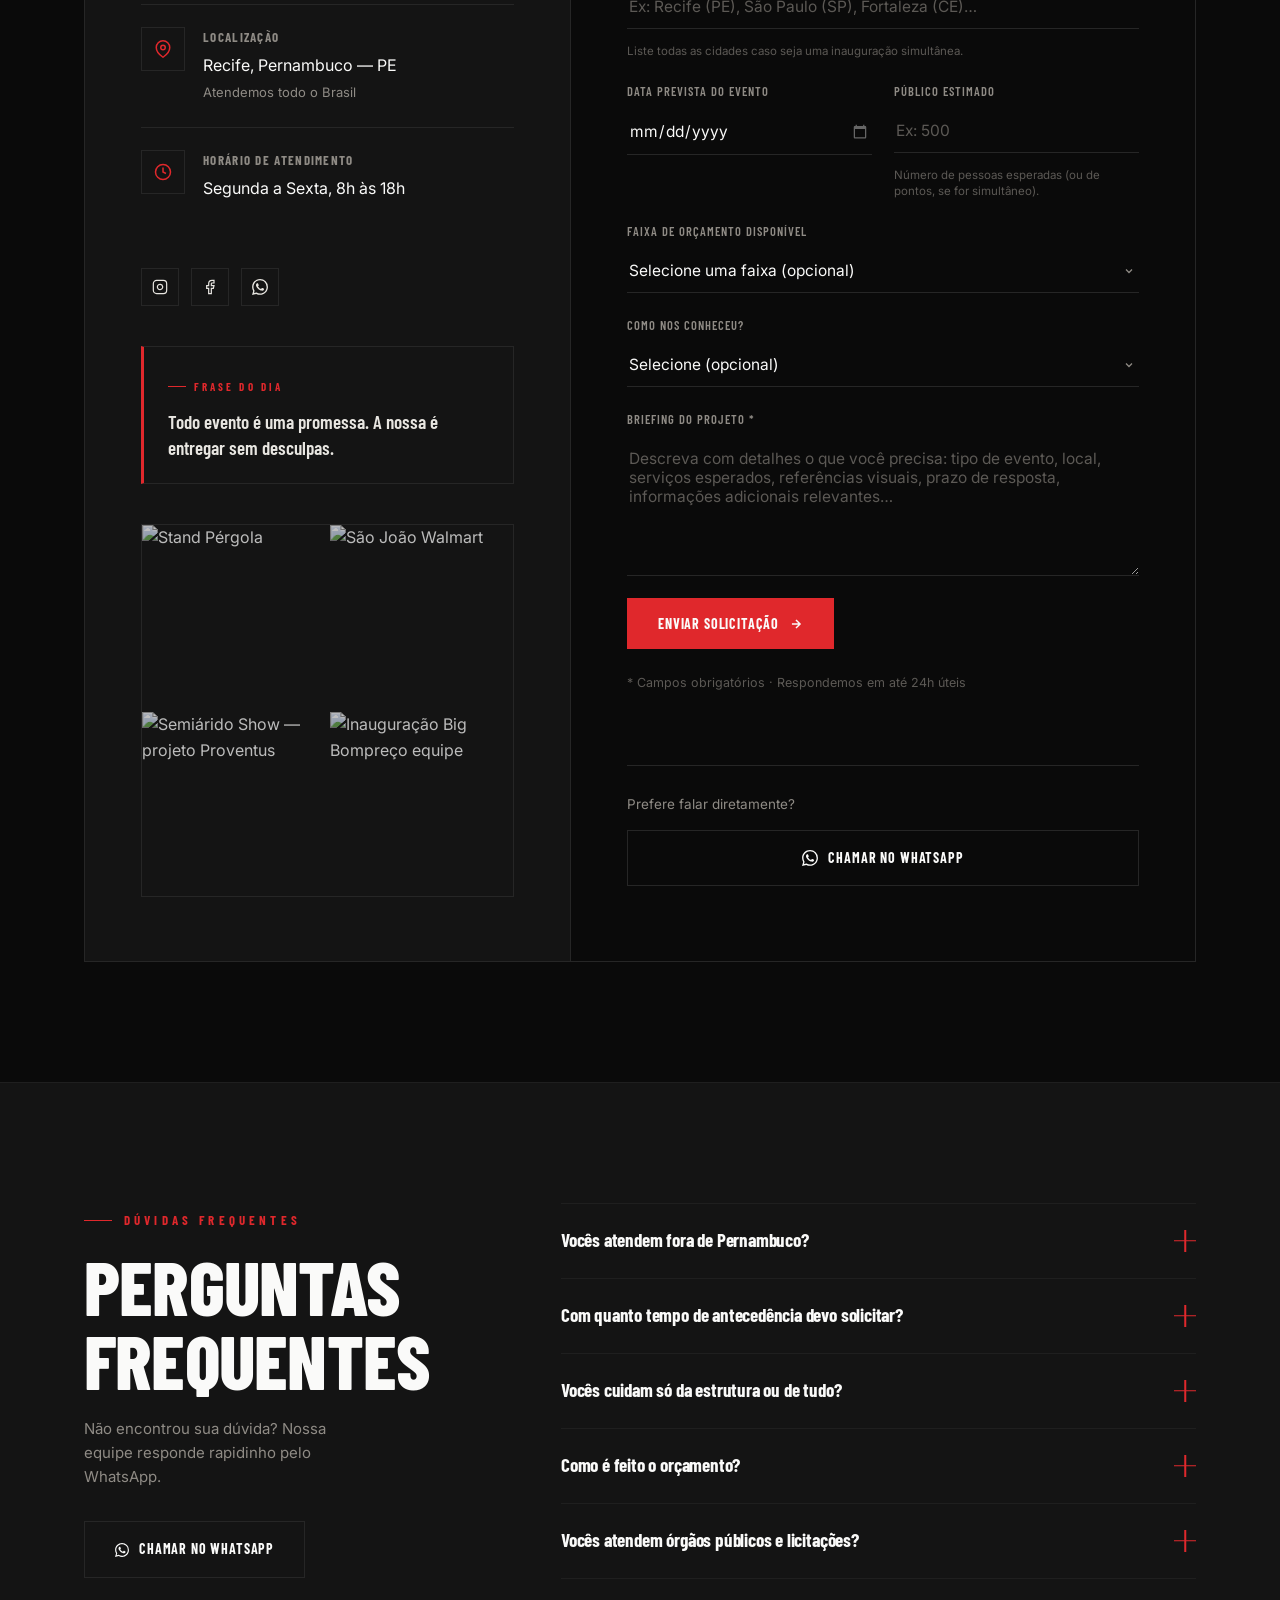
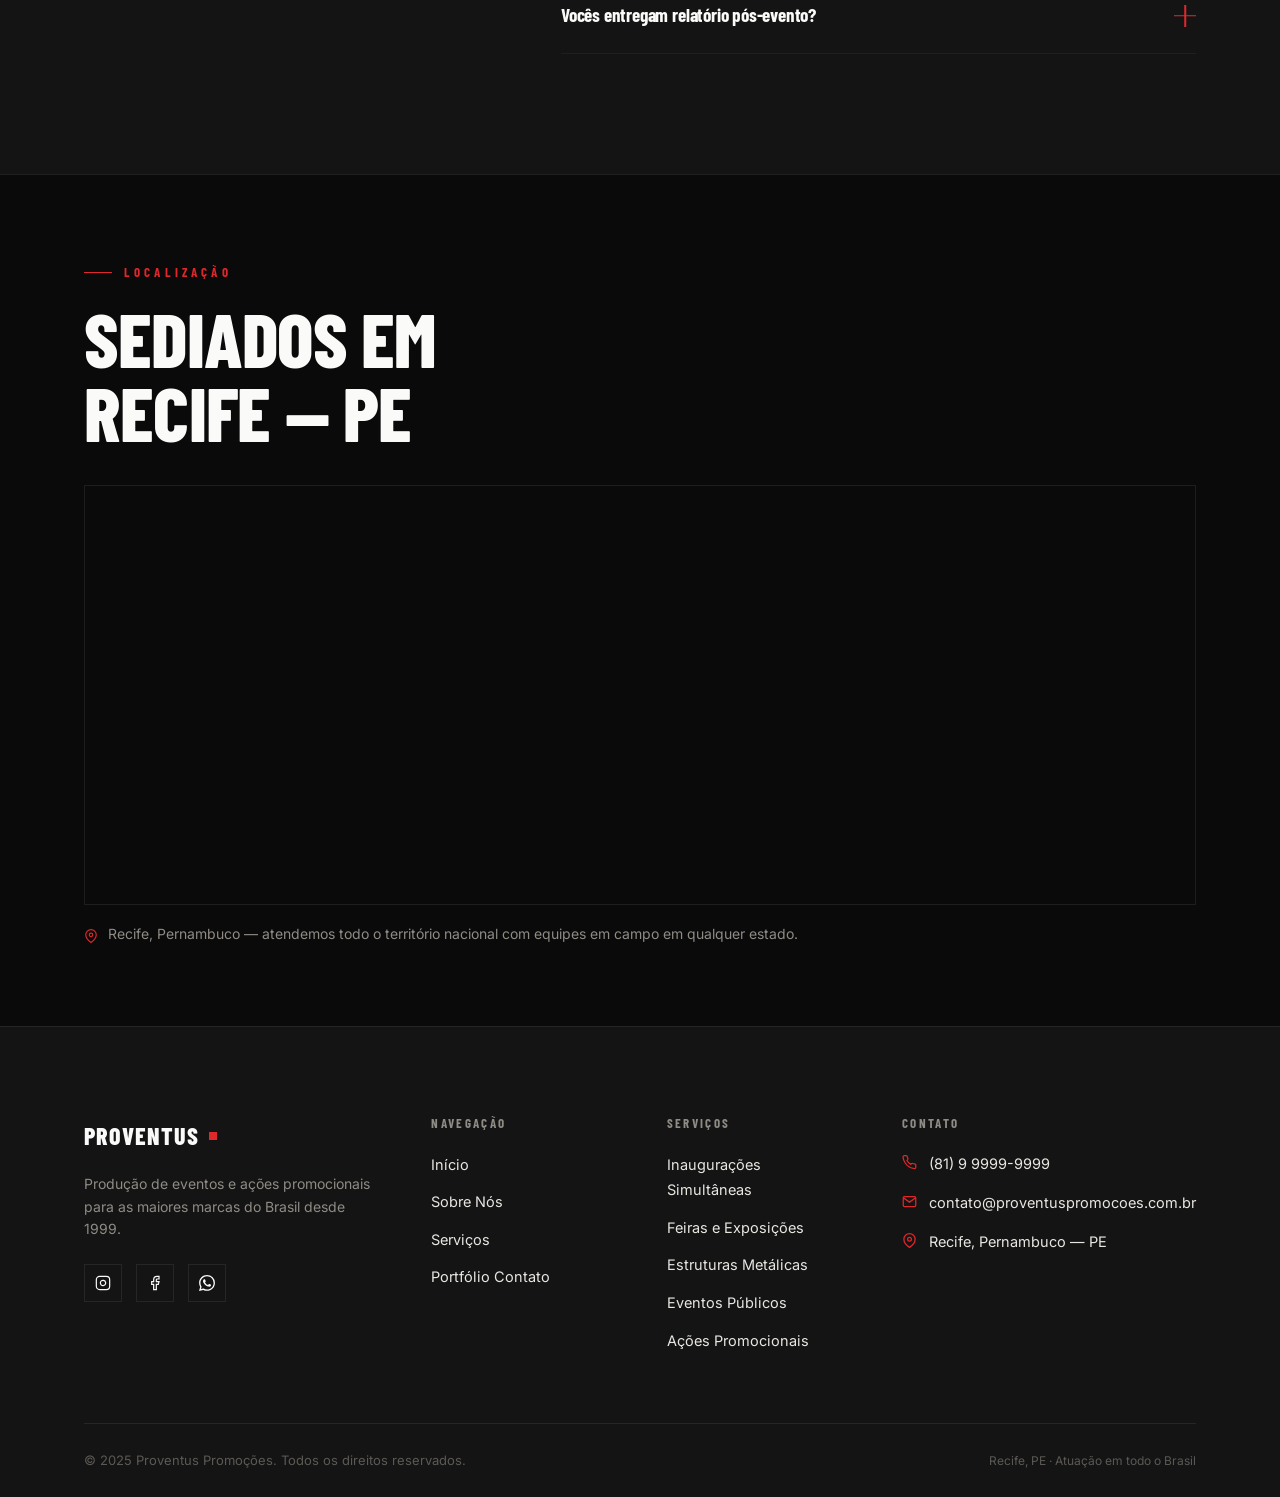
==== commit 72c6804e: "Ajustando email e Frases do dia" ====
--- a/contato.html
+++ b/contato.html
@@ -94,7 +94,7 @@
           </div>
           <div>
             <h5>E-mail</h5>
-            <a href="mailto:provpromocoes@gmail.com">provpromocoes@gmail.com</a>
+            <a href="mailto:contato@proventuspromocoes.com.br">contato@proventuspromocoes.com.br</a>
           </div>
         </div>
 
@@ -135,6 +135,12 @@
              aria-label="WhatsApp Proventus">
             <svg width="16" height="16" viewBox="0 0 24 24" fill="currentColor" aria-hidden="true"><path d="M17.472 14.382c-.297-.149-1.758-.867-2.03-.967-.273-.099-.471-.148-.67.15-.197.297-.767.966-.94 1.164-.173.199-.347.223-.644.075-.297-.15-1.255-.463-2.39-1.475-.883-.788-1.48-1.761-1.653-2.059-.173-.297-.018-.458.13-.606.134-.133.298-.347.446-.52.149-.174.198-.298.298-.497.099-.198.05-.371-.025-.52-.075-.149-.669-1.612-.916-2.207-.242-.579-.487-.5-.669-.51-.173-.008-.371-.01-.57-.01-.198 0-.52.074-.792.372-.272.297-1.04 1.016-1.04 2.479 0 1.462 1.065 2.875 1.213 3.074.149.198 2.096 3.2 5.077 4.487.709.306 1.262.489 1.694.625.712.227 1.36.195 1.871.118.571-.085 1.758-.719 2.006-1.413.248-.694.248-1.289.173-1.413-.074-.124-.272-.198-.57-.347m-5.421 7.403h-.004a9.87 9.87 0 0 1-5.031-1.378l-.361-.214-3.741.982.998-3.648-.235-.374a9.86 9.86 0 0 1-1.51-5.26c.001-5.45 4.436-9.884 9.888-9.884 2.64 0 5.122 1.03 6.988 2.898a9.825 9.825 0 0 1 2.893 6.994c-.003 5.45-4.437 9.884-9.885 9.884m8.413-18.297A11.815 11.815 0 0 0 12.05 0C5.495 0 .16 5.335.157 11.892c0 2.096.547 4.142 1.588 5.945L.057 24l6.305-1.654a11.882 11.882 0 0 0 5.683 1.448h.005c6.554 0 11.89-5.335 11.893-11.893a11.821 11.821 0 0 0-3.48-8.413z"/></svg>
           </a>
+        </div>
+
+        <!-- Frase do dia -->
+        <div class="daily-quote" id="daily-quote">
+          <span class="eyebrow" style="font-size:11px;letter-spacing:0.28em">Frase do Dia</span>
+          <p class="daily-quote-text" id="daily-quote-text">Carregando…</p>
         </div>
 
         <!-- Mini-galeria lateral -->
@@ -396,7 +402,7 @@
               <h4>Com quanto tempo de antecedência devo solicitar?</h4>
               <div class="plus" aria-hidden="true"></div>
             </div>
-            <div class="faq-answer"><p>O ideal é de 30 a 45 dias para eventos menores e 60 a 120 dias para inaugurações simultâneas, shows ou eventos de grande porte com estrutura pesada. Em casos urgentes, entre em contato — avaliamos a viabilidade caso a caso.</p></div>
+            <div class="faq-answer"><p>O quanto antes iniciarmos o planejamento, melhor será o resultado. Isso garante mais tempo para organizar cada etapa, otimizar custos e assegurar que tudo aconteça conforme o esperado. Caso seu evento tenha um prazo reduzido, entre em contato conosco. Avaliamos cada projeto individualmente para verificar a viabilidade da execução.</p></div>
           </div>
           <div class="faq-item">
             <div class="faq-question" role="button" tabindex="0" aria-expanded="false">
@@ -442,7 +448,7 @@
     <div class="map-frame reveal">
       <iframe
         title="Localização Proventus Promoções — Recife, Pernambuco"
-        src="https://www.google.com/maps/embed?pb=!1m18!1m12!1m3!1d248849.89988222637!2d-35.07!3d-8.05!2m3!1f0!2f0!3f0!3m2!1i1024!2i768!4f13.1!3m3!1m2!1s0x7ab196c1bb51c5f%3A0xde0d77b46bf4d1e2!2sRecife%2C%20PE!5e0!3m2!1spt-BR!2sbr!4v1700000000000"
+        src="https://www.google.com/maps/embed?pb=!1m18!1m12!1m3!1d3950.55934994665!2d-34.902846024992414!3d-8.044281891982887!2m3!1f0!2f0!3f0!3m2!1i1024!2i768!4f13.1!3m3!1m2!1s0x7ab18fb67cde1a3%3A0x7357fb2b7aeb43c4!2zUHJvdmVudHVzIFByb21vw6fDtWVz!5e0!3m2!1spt-BR!2sbr!4v1784161104017!5m2!1spt-BR!2sbr"
         loading="lazy"
         referrerpolicy="no-referrer-when-downgrade"
         allowfullscreen
@@ -504,7 +510,7 @@
         </div>
         <div class="footer-contact-item">
           <svg width="15" height="15" viewBox="0 0 24 24" fill="none" stroke="currentColor" stroke-width="2" aria-hidden="true"><path d="M4 4h16c1.1 0 2 .9 2 2v12c0 1.1-.9 2-2 2H4c-1.1 0-2-.9-2-2V6c0-1.1.9-2 2-2z"/><polyline points="22,6 12,13 2,6"/></svg>
-          <a href="mailto:provpromocoes@gmail.com">provpromocoes@gmail.com</a>
+          <a href="mailto:contato@proventuspromocoes.com.br">contato@proventuspromocoes.com.br</a>
         </div>
         <div class="footer-contact-item">
           <svg width="15" height="15" viewBox="0 0 24 24" fill="none" stroke="currentColor" stroke-width="2" aria-hidden="true"><path d="M21 10c0 7-9 13-9 13s-9-6-9-13a9 9 0 0 1 18 0z"/><circle cx="12" cy="10" r="3"/></svg>
@@ -542,7 +548,7 @@
   const EMAILJS_SERVICE_ID  = "SEU_SERVICE_ID_AQUI";   // ex: "service_xxxxxx"
   const EMAILJS_TEMPLATE_ID = "SEU_TEMPLATE_ID_AQUI";  // ex: "template_xxxxxx"
   // ── E-MAIL DE DESTINO (confirmado no painel do EmailJS) ───────────────
-  const EMAIL_DESTINO = "provpromocoes@gmail.com";
+  const EMAIL_DESTINO = "contato@proventuspromocoes.com.br";
   // ──────────────────────────────────────────────────────────────────────
 
   // Inicializa o SDK
--- a/css/pages.css
+++ b/css/pages.css
@@ -27,6 +27,40 @@
   font-weight: 400;
   color: var(--gray);
   letter-spacing: 0.02em;
+}
+
+/* ---- Frase do dia (página de contato) ---- */
+.daily-quote {
+  margin-top: 40px;
+  padding: 22px 24px;
+  background: var(--black-card);
+  border: 1px solid var(--line);
+  border-left: 3px solid var(--red);
+}
+
+.daily-quote .eyebrow {
+  gap: 8px;
+}
+
+.daily-quote .eyebrow::before {
+  width: 18px;
+}
+
+.daily-quote-text {
+  margin-top: 14px;
+  font-family: var(--font-display);
+  font-size: 19px;
+  font-weight: 600;
+  line-height: 1.35;
+  color: var(--white-soft);
+  opacity: 0;
+  transform: translateY(6px);
+  transition: opacity 0.5s var(--ease), transform 0.5s var(--ease);
+}
+
+.daily-quote-text.is-visible {
+  opacity: 1;
+  transform: translateY(0);
 }
 
 .about-history {
@@ -288,85 +322,285 @@
   flex-direction: column;
 }
 
-.service-row {
+/* ---------- GRID DE CARDS DE SERVIÇOS ---------- */
+.services-grid {
   display: grid;
-  grid-template-columns: 90px 1.4fr 1.6fr 140px;
-  gap: 32px;
-  align-items: center;
-  padding: 32px 0;
+  grid-template-columns: repeat(3, 1fr);
+  gap: 28px;
+}
+
+@media (max-width: 1000px) { .services-grid { grid-template-columns: repeat(2, 1fr); gap: 22px; } }
+@media (max-width: 620px) { .services-grid { grid-template-columns: 1fr; gap: 18px; } }
+
+.service-card {
+  position: relative;
+  overflow: hidden;
+  background: var(--black-deep);
+  border: 1px solid var(--line-soft);
+  padding: 38px 34px;
+  display: flex;
+  flex-direction: column;
+  min-height: 300px;
+  transition: border-color 0.35s var(--ease), transform 0.35s var(--ease), box-shadow 0.35s var(--ease);
+}
+
+.service-card:hover {
+  border-color: var(--line);
+  transform: translateY(-5px);
+  box-shadow: 0 24px 48px -20px rgba(0,0,0,0.55);
+}
+
+.service-card-num-bg {
+  position: absolute;
+  top: -2px;
+  right: 18px;
+  font-family: var(--font-display);
+  font-size: 76px;
+  font-weight: 700;
+  line-height: 1;
+  color: transparent;
+  -webkit-text-stroke: 1px var(--line);
+  z-index: 0;
+  user-select: none;
+  transition: -webkit-text-stroke-color 0.35s var(--ease);
+}
+
+.service-card:hover .service-card-num-bg {
+  -webkit-text-stroke-color: var(--red-dim);
+}
+
+.service-card-top {
+  position: relative;
+  z-index: 1;
+  margin-bottom: 26px;
+}
+
+.service-icon {
+  width: 44px;
+  height: 44px;
+  border-radius: 50%;
+  border: 1px solid var(--line);
+  display: flex;
+  align-items: center;
+  justify-content: center;
+  color: var(--red);
+  background: var(--black-deep);
+  transition: border-color 0.3s var(--ease), background 0.3s var(--ease), transform 0.3s var(--ease);
+}
+
+.service-icon svg { stroke-width: 1.6; }
+
+.service-card:hover .service-icon {
+  border-color: var(--red);
+  background: var(--red-glow);
+  transform: scale(1.06);
+}
+
+.service-card-name {
+  position: relative;
+  z-index: 1;
+  font-family: var(--font-display);
+  font-size: 21px;
+  font-weight: 600;
+  letter-spacing: 0.01em;
+  text-transform: uppercase;
+  line-height: 1.2;
+  margin-bottom: 14px;
+  transition: color 0.3s var(--ease);
+}
+
+.service-card:hover .service-card-name {
+  color: var(--red);
+}
+
+.service-card-desc {
+  position: relative;
+  z-index: 1;
+  color: var(--gray);
+  font-size: 14px;
+  line-height: 1.6;
+  flex-grow: 1;
+}
+
+.service-card-link {
+  position: relative;
+  z-index: 1;
+  display: inline-flex;
+  align-items: center;
+  gap: 8px;
+  margin-top: 24px;
+  padding-top: 20px;
   border-top: 1px solid var(--line-soft);
-  transition: background 0.25s var(--ease), padding-left 0.25s var(--ease);
-}
-
-.services-list .service-row:last-child {
-  border-bottom: 1px solid var(--line-soft);
-}
-
-.service-row:hover {
+  width: 100%;
+  font-family: var(--font-display);
+  font-size: 12px;
+  font-weight: 700;
+  letter-spacing: 0.08em;
+  text-transform: uppercase;
+  color: var(--white-soft);
+  transition: color 0.3s var(--ease);
+}
+
+.service-card:hover .service-card-link {
+  color: var(--red);
+  border-top-color: var(--line);
+}
+
+.service-card-link svg {
+  transition: transform 0.3s var(--ease);
+}
+.service-card:hover .service-card-link svg {
+  transform: translateX(5px);
+}
+
+/* Cards com foto real — mesma largura dos demais, mosaico dentro do grid */
+.service-card.has-photo {
+  border-color: transparent;
+  background-size: cover;
+  background-position: center;
+}
+
+.service-card.has-photo::before {
+  content: "";
+  position: absolute;
+  inset: 0;
+  background: linear-gradient(180deg, rgba(10,10,10,0.4) 0%, rgba(10,10,10,0.55) 45%, rgba(10,10,10,0.88) 100%);
+  z-index: 0;
+  transition: background 0.35s var(--ease);
+}
+
+.service-card.has-photo:hover {
+  background-color: transparent;
+  border-color: transparent;
+}
+
+.service-card.has-photo:hover::before {
+  background: linear-gradient(180deg, rgba(10,10,10,0.3) 0%, rgba(10,10,10,0.42) 45%, rgba(10,10,10,0.78) 100%);
+}
+
+.service-card.has-photo .service-card-desc {
+  color: var(--white-soft);
+  opacity: 0.88;
+}
+
+.service-card.has-photo .service-card-link {
+  border-top-color: rgba(255,255,255,0.18);
+}
+.service-card.has-photo:hover .service-card-link {
+  border-top-color: rgba(255,255,255,0.32);
+}
+
+.service-card.has-photo .service-icon {
+  border-color: rgba(255,255,255,0.35);
+  background: rgba(10,10,10,0.4);
+}
+
+.service-card.has-photo .service-card-num-bg {
+  -webkit-text-stroke-color: rgba(255,255,255,0.28);
+}
+.service-card.has-photo:hover .service-card-num-bg {
+  -webkit-text-stroke-color: rgba(224,40,44,0.55);
+}
+
+/* Card final — CTA embutido no grid, preenche a última linha por completo */
+.service-cta-card {
+  grid-column: span 2;
   background: var(--black-card);
-  padding-left: 16px;
-}
-
-@media (max-width: 900px) {
-  .service-row {
-    grid-template-columns: 50px 1fr;
-    row-gap: 12px;
-  }
-  .service-row .service-row-desc {
-    grid-column: 2;
-  }
-  .service-row .service-row-link {
-    grid-column: 2;
-    justify-self: start;
-  }
-}
-
-.service-row-num {
-  font-family: var(--font-display);
-  font-size: 15px;
-  color: var(--gray-dim);
-}
-
-.service-row-name {
-  font-family: var(--font-display);
-  font-size: 24px;
-  font-weight: 700;
+  border: 1px solid var(--line-soft);
+  border-left: 2px solid var(--red);
+  padding: 38px 44px;
+  display: flex;
+  flex-direction: column;
+  justify-content: center;
+  gap: 20px;
+}
+
+.service-cta-card:hover {
+  transform: none;
+  box-shadow: none;
+  border-color: var(--line-soft);
+  border-left-color: var(--red);
+}
+
+.service-cta-card h3 {
+  font-family: var(--font-display);
+  font-size: 25px;
+  font-weight: 600;
   text-transform: uppercase;
-  transition: color 0.25s var(--ease);
-}
-
-.service-row:hover .service-row-name {
-  color: var(--red);
-}
-
-.service-row-desc {
-  color: var(--gray);
-  font-size: 14.5px;
-  line-height: 1.5;
-}
-
-.service-row-link {
-  display: flex;
-  align-items: center;
-  gap: 8px;
-  font-family: var(--font-display);
-  font-size: 13px;
+  line-height: 1.25;
+}
+
+.service-cta-card .btn {
+  align-self: flex-start;
+}
+
+@media (max-width: 620px) {
+  .service-card { min-height: unset; padding: 30px 26px; }
+  .service-card:hover { transform: none; }
+  .service-icon { width: 40px; height: 40px; }
+  .service-icon svg { width: 18px; height: 18px; }
+  .service-card-num-bg { font-size: 58px; }
+  .service-cta-card { grid-column: 1 / -1; padding: 30px 26px; }
+}
+
+/* Logos de clientes citados dentro de cada serviço */
+.service-clients {
+  position: relative;
+  z-index: 1;
+  display: flex;
+  align-items: center;
+  flex-wrap: wrap;
+  gap: 10px;
+  margin-top: 14px;
+}
+
+.service-clients .sc-label {
+  font-family: var(--font-display);
+  font-size: 11px;
   font-weight: 700;
   letter-spacing: 0.06em;
   text-transform: uppercase;
-  color: var(--white-soft);
-  justify-self: end;
-}
-
-.service-row:hover .service-row-link {
-  color: var(--red);
-}
-
-.service-row-link svg {
-  transition: transform 0.25s var(--ease);
-}
-.service-row:hover .service-row-link svg {
-  transform: translateX(4px);
+  color: var(--gray-dim);
+  margin-right: 2px;
+}
+
+.service-card.has-photo .service-clients .sc-label {
+  color: var(--gray);
+}
+
+.client-logo-mini {
+  display: inline-flex;
+  align-items: center;
+  justify-content: center;
+  height: 26px;
+  padding: 0 4px;
+}
+
+.client-logo-mini img {
+  max-height: 22px;
+  max-width: 84px;
+  width: auto;
+  height: auto;
+  object-fit: contain;
+  filter: brightness(0) invert(1);
+  opacity: 0.55;
+  transition: opacity 0.25s var(--ease);
+}
+
+.service-card:hover .client-logo-mini img {
+  opacity: 0.9;
+}
+
+.client-logo-mini span {
+  display: none;
+  font-family: var(--font-display);
+  font-size: 11px;
+  font-weight: 700;
+  letter-spacing: 0.04em;
+  text-transform: uppercase;
+  color: var(--gray-dim);
+  border: 1px solid var(--line);
+  padding: 3px 8px;
 }
 
 /* Sub-CTA dentro de serviços */
@@ -669,6 +903,62 @@
   padding: 168px 0 70px;
 }
 
+/* Destaques com ícone no hero — dão peso visual ao texto de abertura */
+.hero-highlights {
+  display: flex;
+  flex-wrap: wrap;
+  gap: 20px 48px;
+  margin-top: 48px;
+  padding-top: 36px;
+  border-top: 1px solid var(--line-soft);
+}
+
+.hl-item {
+  display: flex;
+  align-items: center;
+  gap: 16px;
+}
+
+.hl-icon {
+  width: 48px;
+  height: 48px;
+  flex-shrink: 0;
+  border: 1px solid var(--line);
+  display: flex;
+  align-items: center;
+  justify-content: center;
+  color: var(--red);
+  transition: border-color 0.25s var(--ease), background 0.25s var(--ease);
+}
+
+.hl-item:hover .hl-icon {
+  border-color: var(--red);
+  background: var(--red-glow);
+}
+
+.hl-text strong {
+  font-family: var(--font-display);
+  font-size: 27px;
+  font-weight: 800;
+  color: var(--white);
+  display: block;
+  line-height: 1.1;
+}
+
+.hl-text span {
+  font-size: 12.5px;
+  color: var(--gray);
+  letter-spacing: 0.02em;
+}
+
+@media (max-width: 700px) {
+  .hero-highlights { gap: 18px 32px; margin-top: 36px; padding-top: 28px; }
+  .hl-icon { width: 40px; height: 40px; }
+  .hl-icon svg { width: 18px; height: 18px; }
+  .hl-text strong { font-size: 22px; }
+}
+
+
 /* ==========================================================================
    FORMULÁRIO — estados de validação, loading e status
    ========================================================================== */
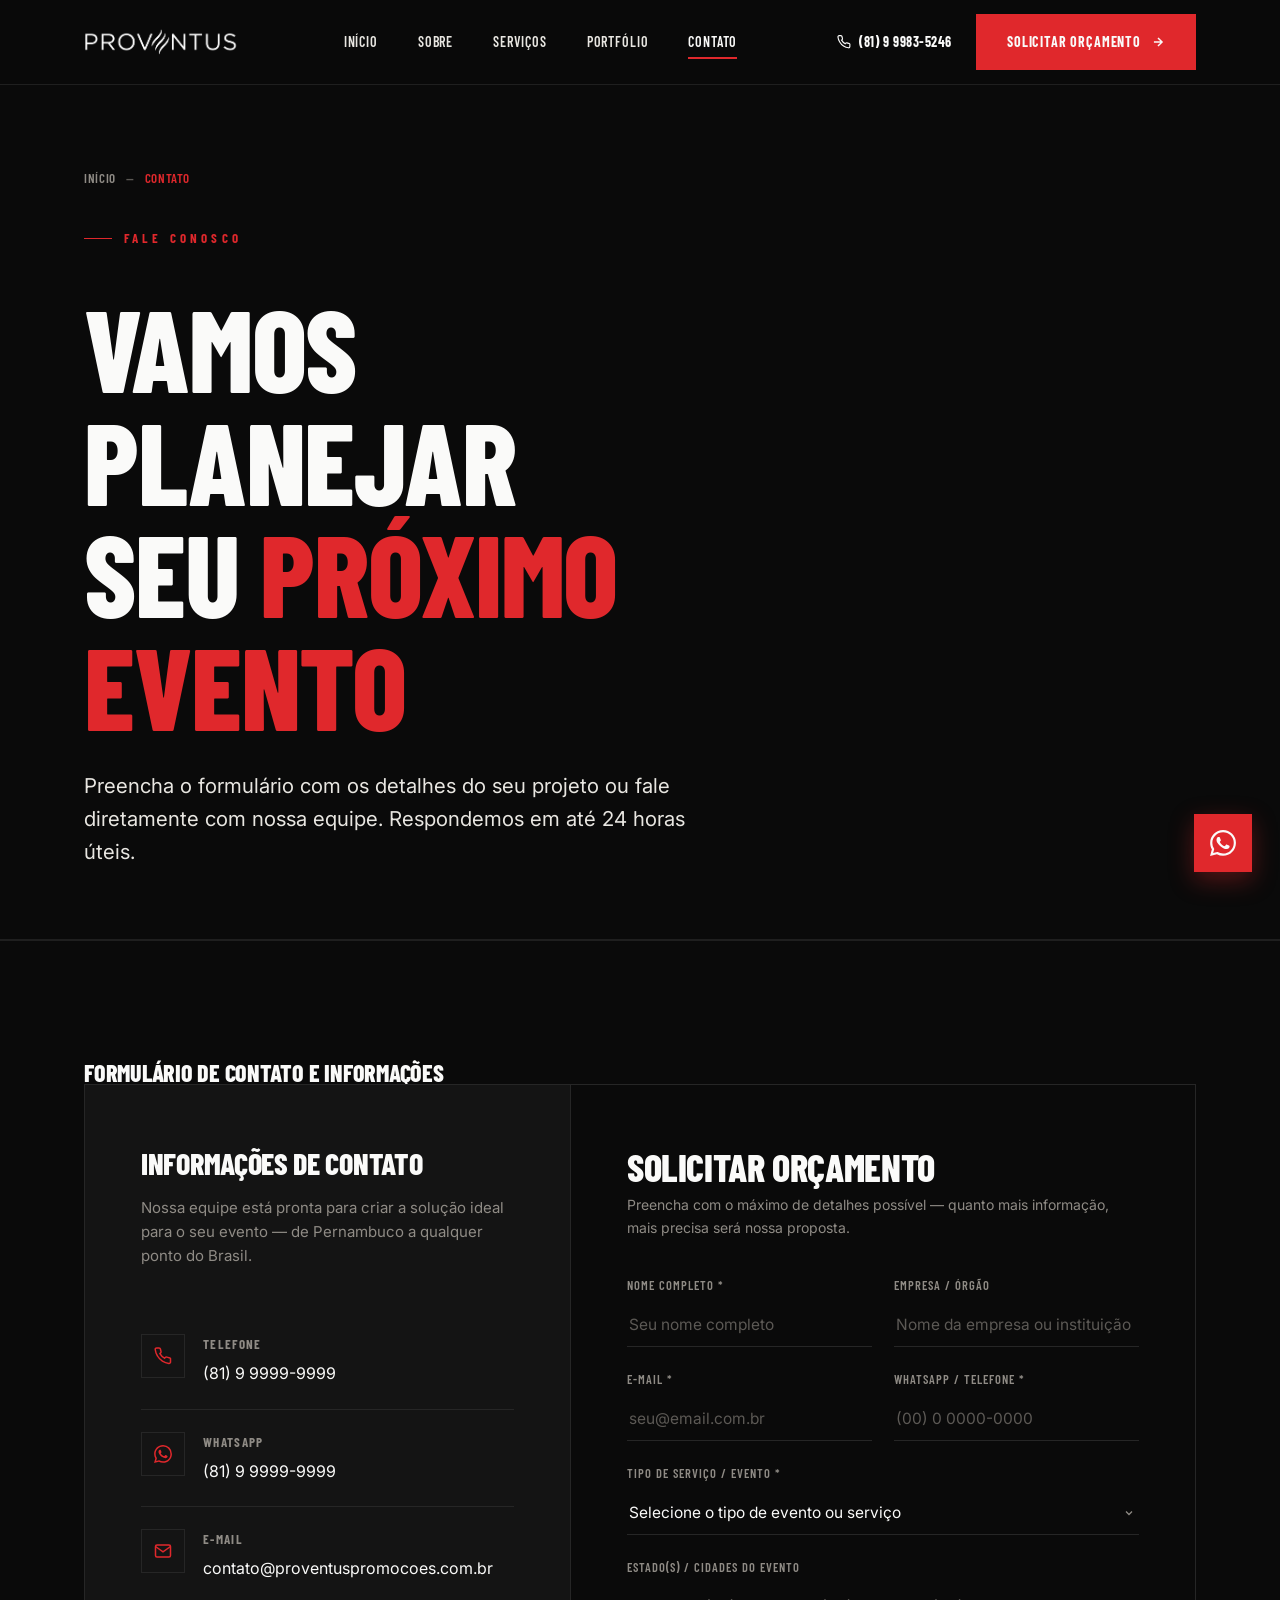
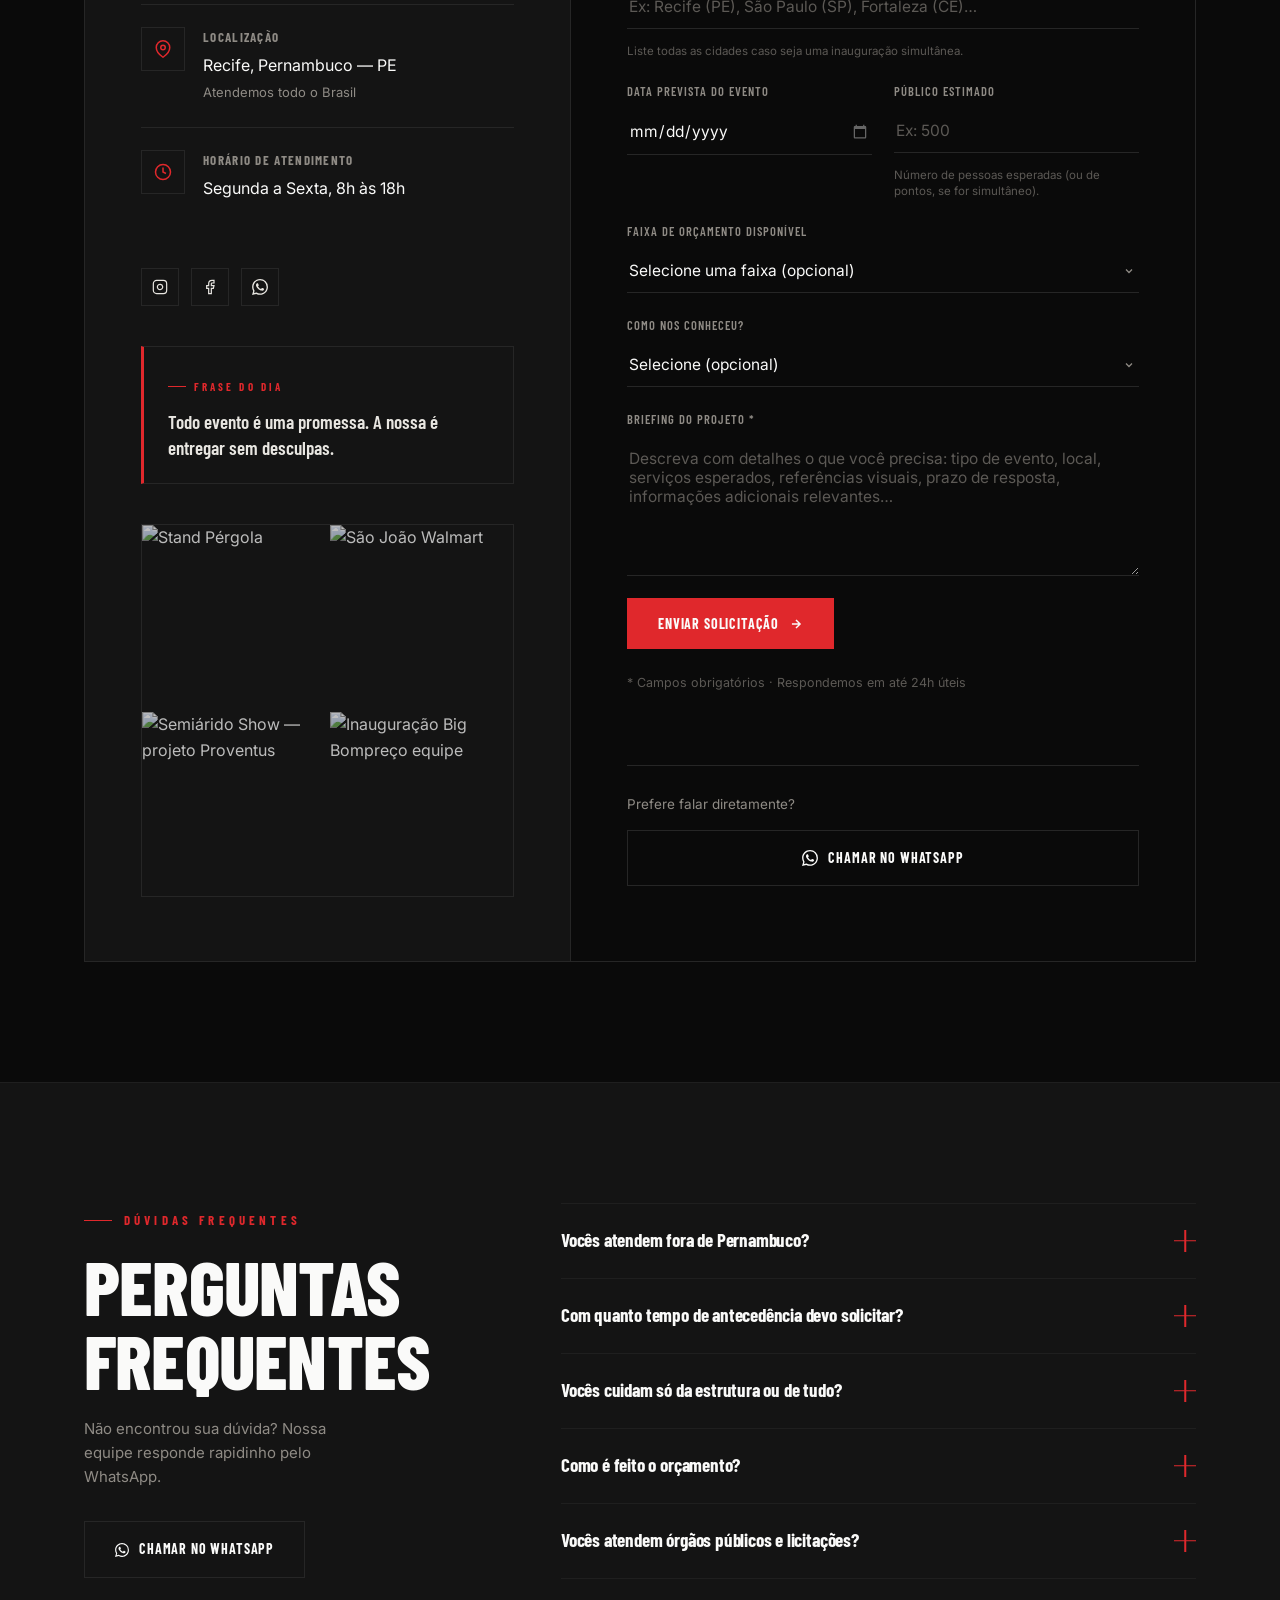
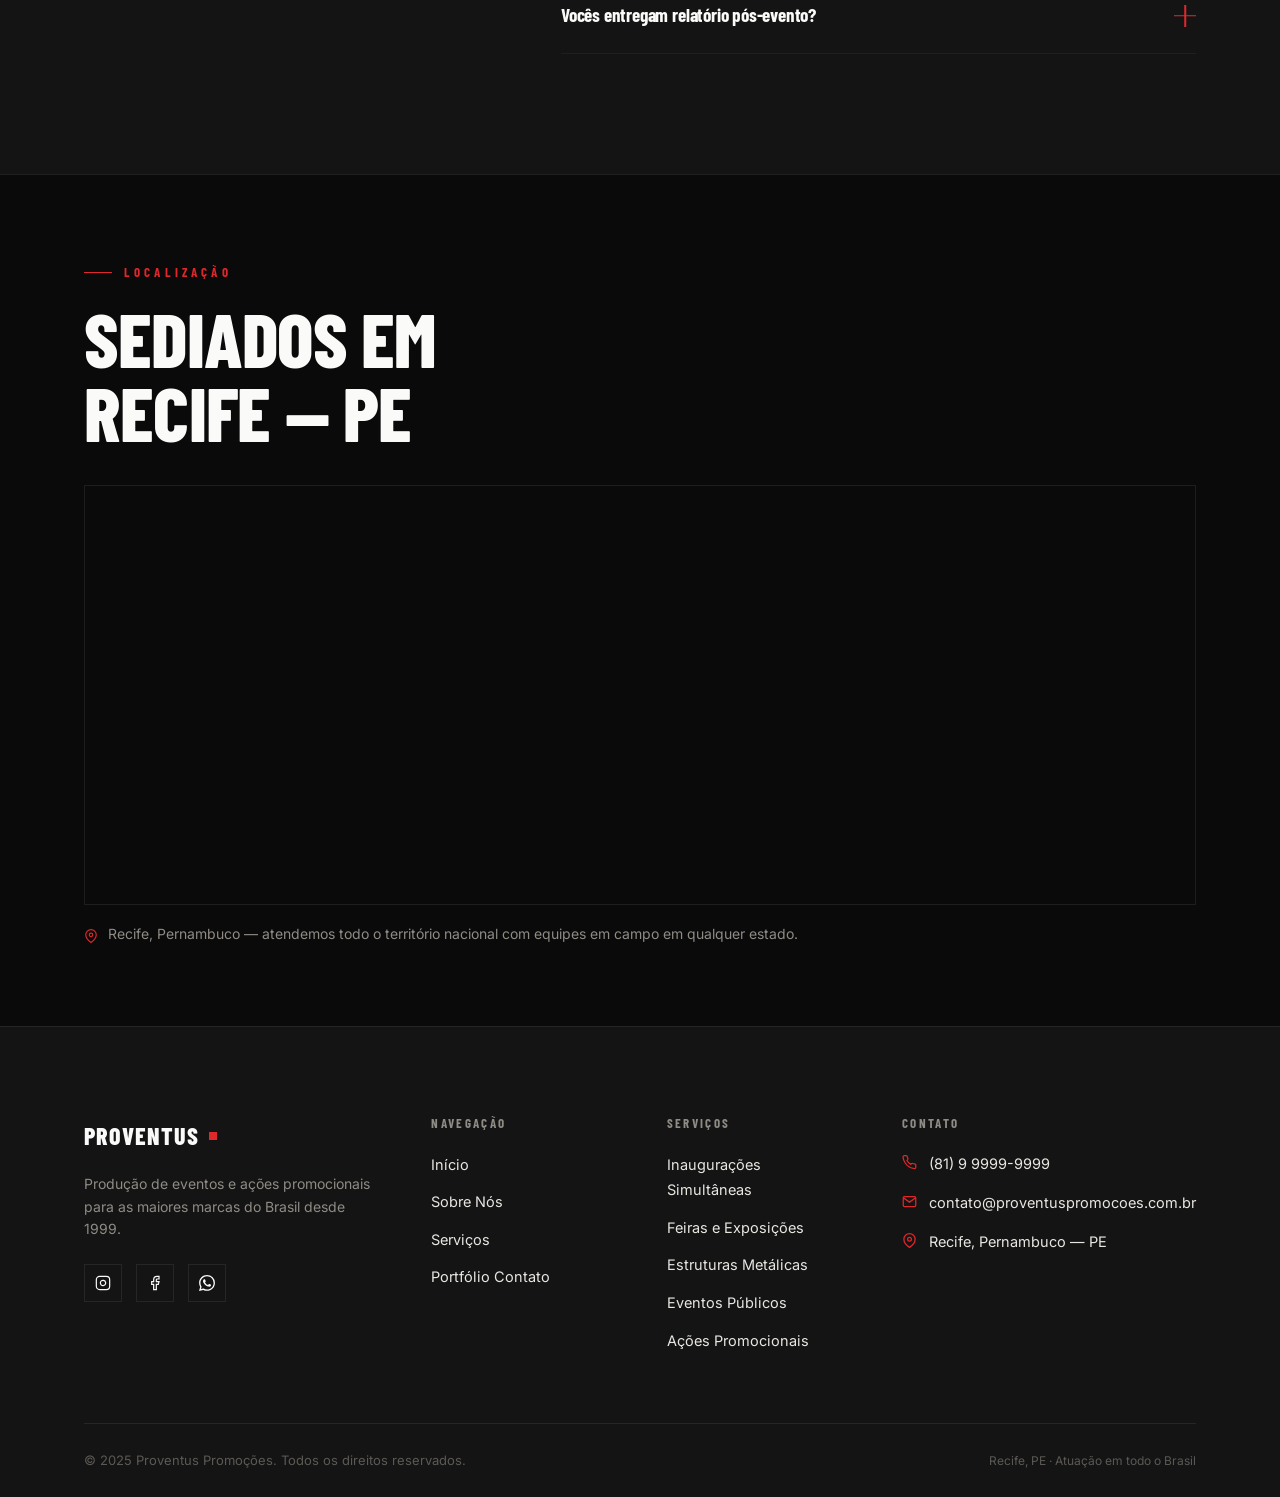
==== commit a4a62416: "Ajustando Favicon" ====
--- a/contato.html
+++ b/contato.html
@@ -13,6 +13,9 @@
   <link rel="stylesheet" href="css/home.css"/>
   <!-- EmailJS SDK -->
   <script src="https://cdn.jsdelivr.net/npm/@emailjs/browser@4/dist/email.min.js"></script>
+
+  <link rel="icon" type="image/png" href="img/LogoVermelha.png" />
+
 </head>
 <body>
 <a href="#main" class="skip-link">Pular para o conteúdo</a>
@@ -28,6 +31,7 @@
       <a href="index.html">Início</a>
       <a href="sobre.html">Sobre</a>
       <a href="servicos.html">Serviços</a>
+      <a href="portfolio.html">Portfólio</a>
       <a href="contato.html" class="active">Contato</a>
     </nav>
     <div class="header-cta">
--- a/css/home.css
+++ b/css/home.css
@@ -177,23 +177,11 @@
   to { transform: translateX(-50%); }
 }
 
-.client-strip .marquee-item {
-  font-family: var(--font-display);
-  font-weight: 700;
-  font-size: 20px;
-  letter-spacing: 0.04em;
-  color: var(--gray-dim);
-  text-transform: uppercase;
-  white-space: nowrap;
+.client-strip .marquee-item img {
+  width: 100px;
   display: flex;
   align-items: center;
   gap: 64px;
-}
-
-.client-strip .marquee-item::after {
-  content: "•";
-  color: var(--line);
-  margin-left: 64px;
 }
 
 /* SOBRE TEASER */
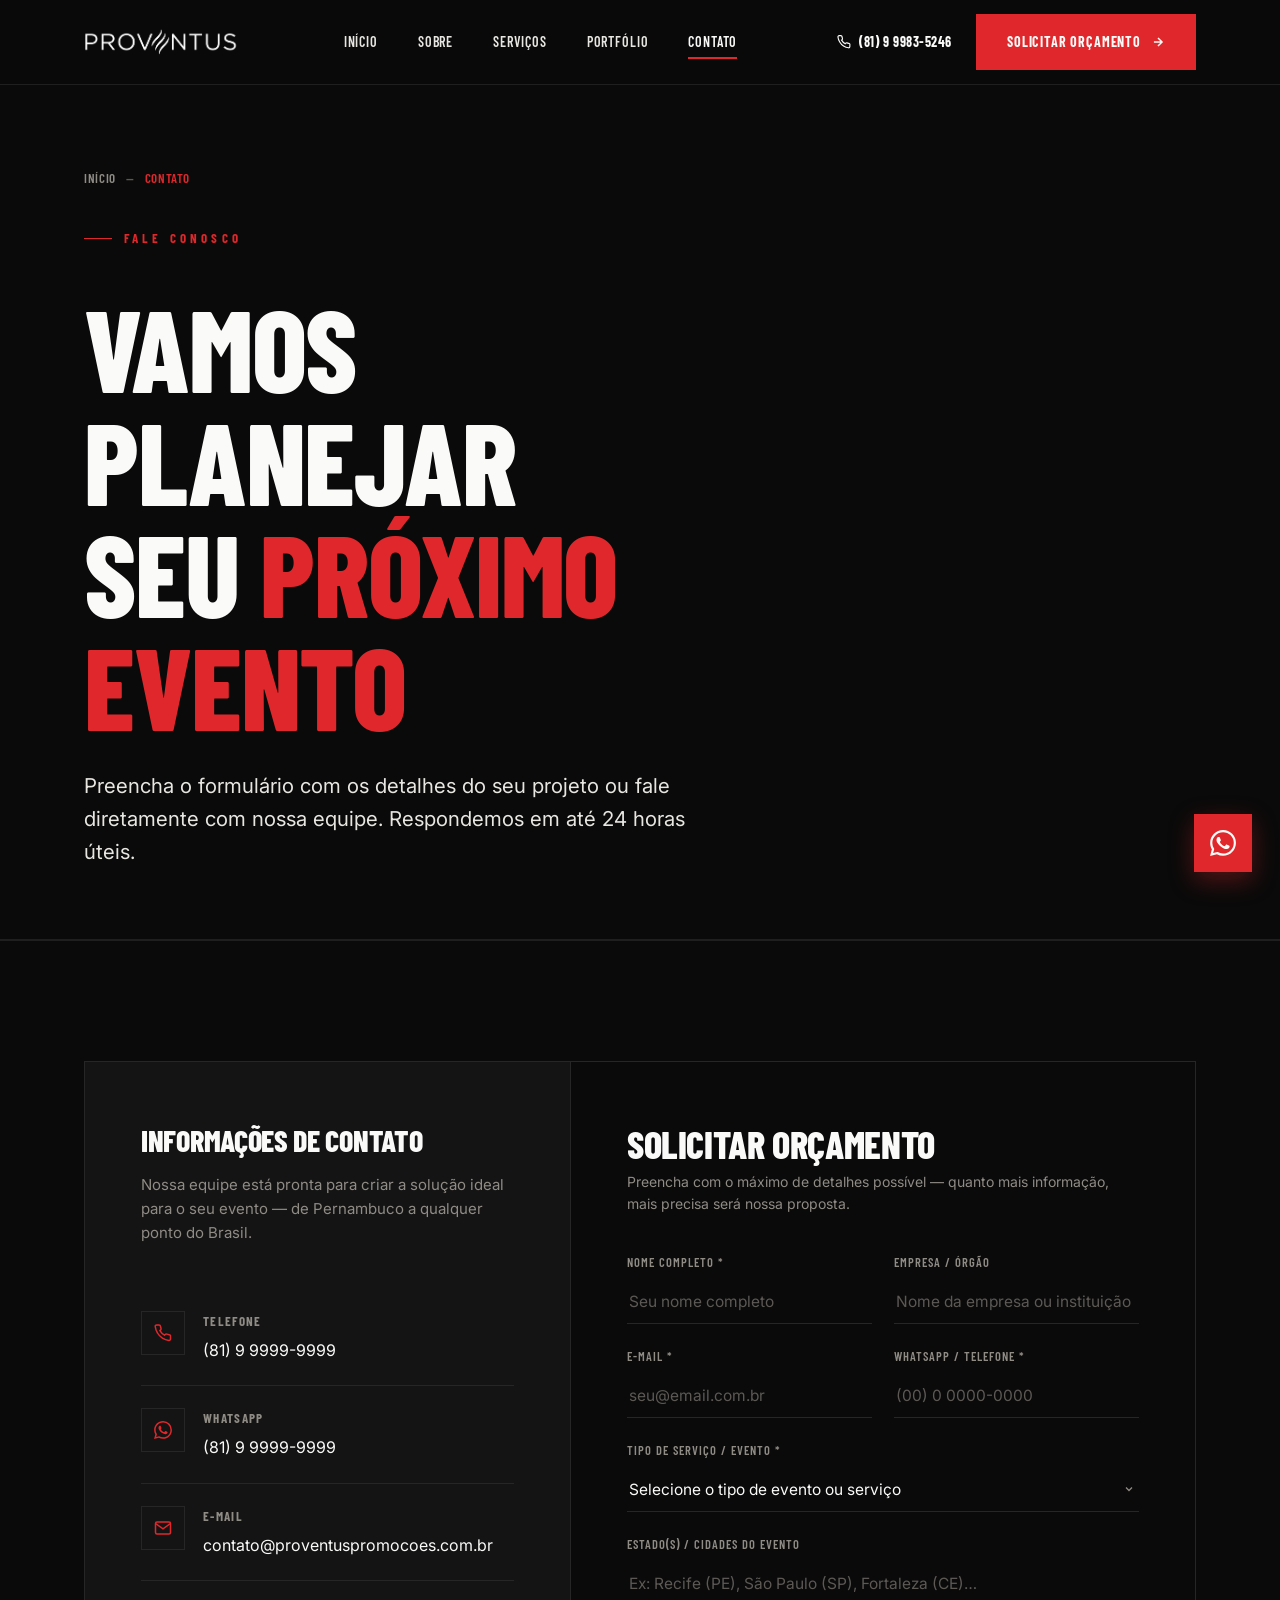
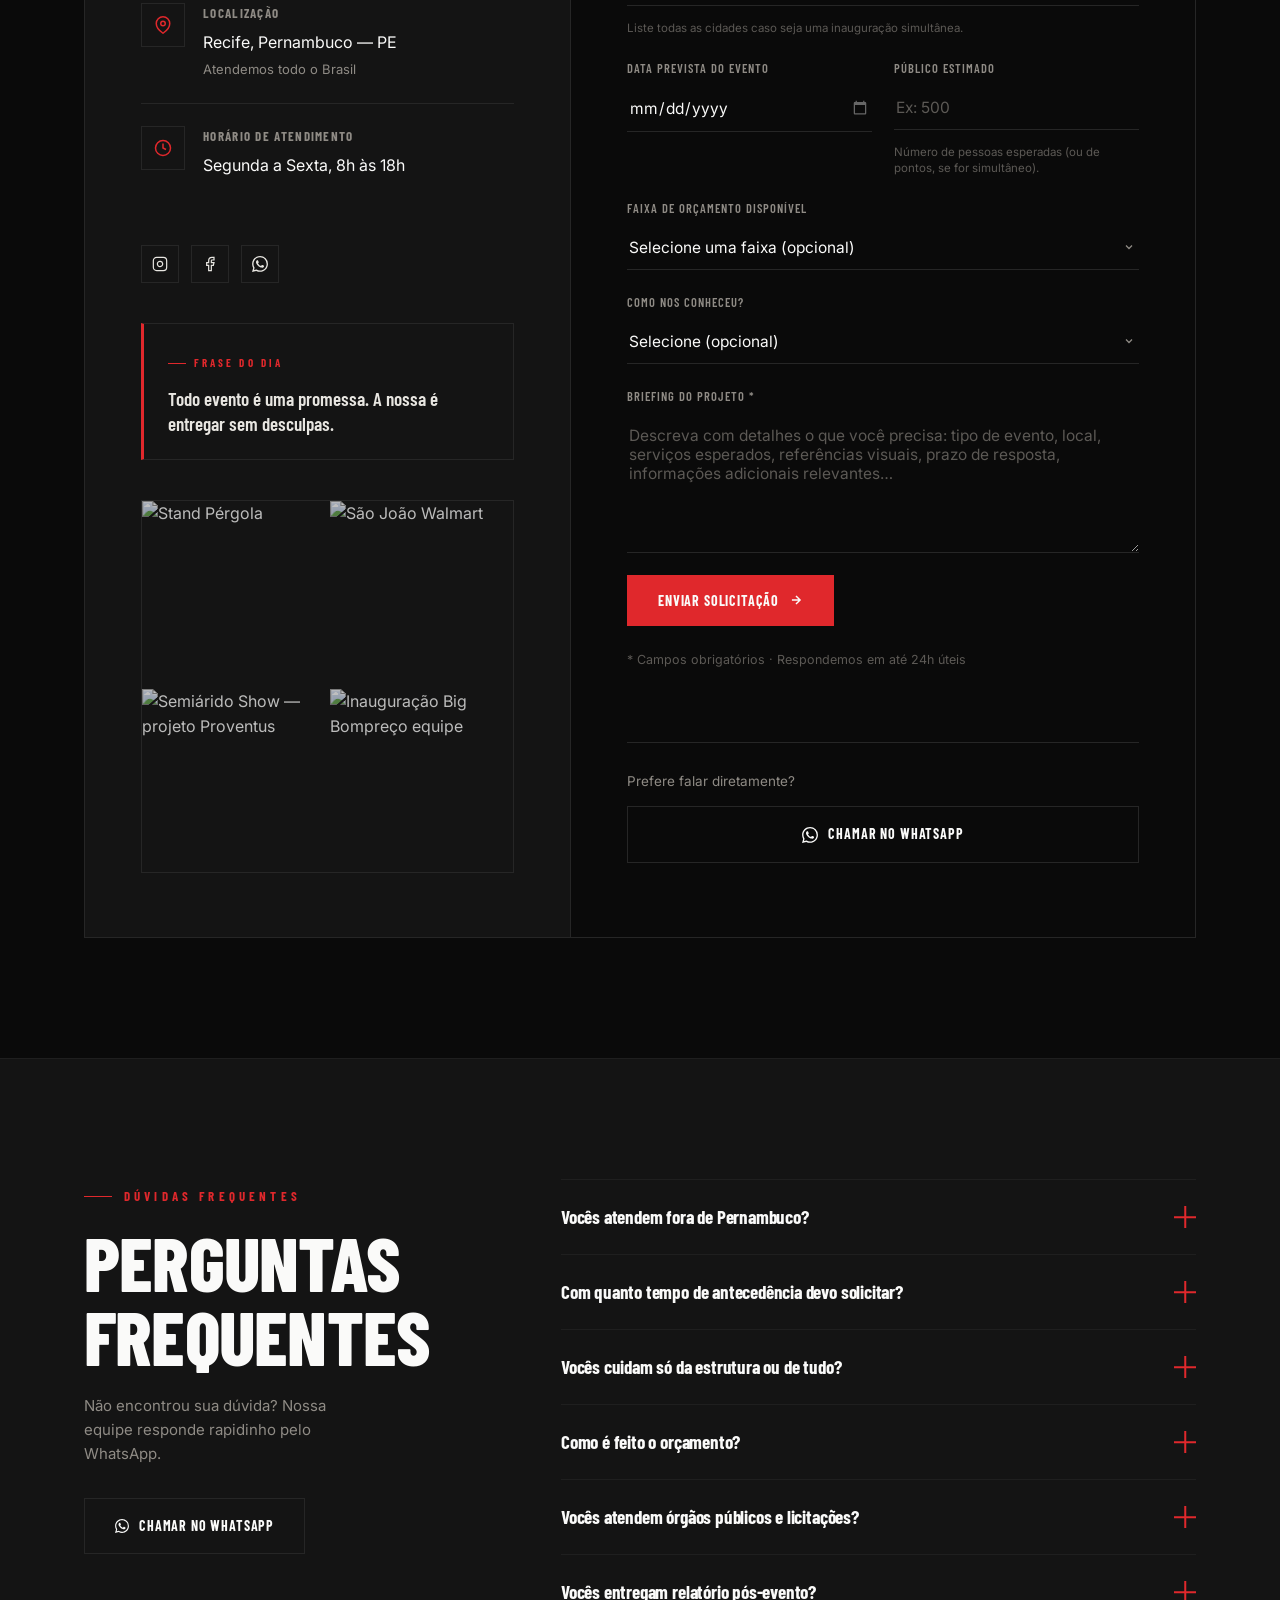
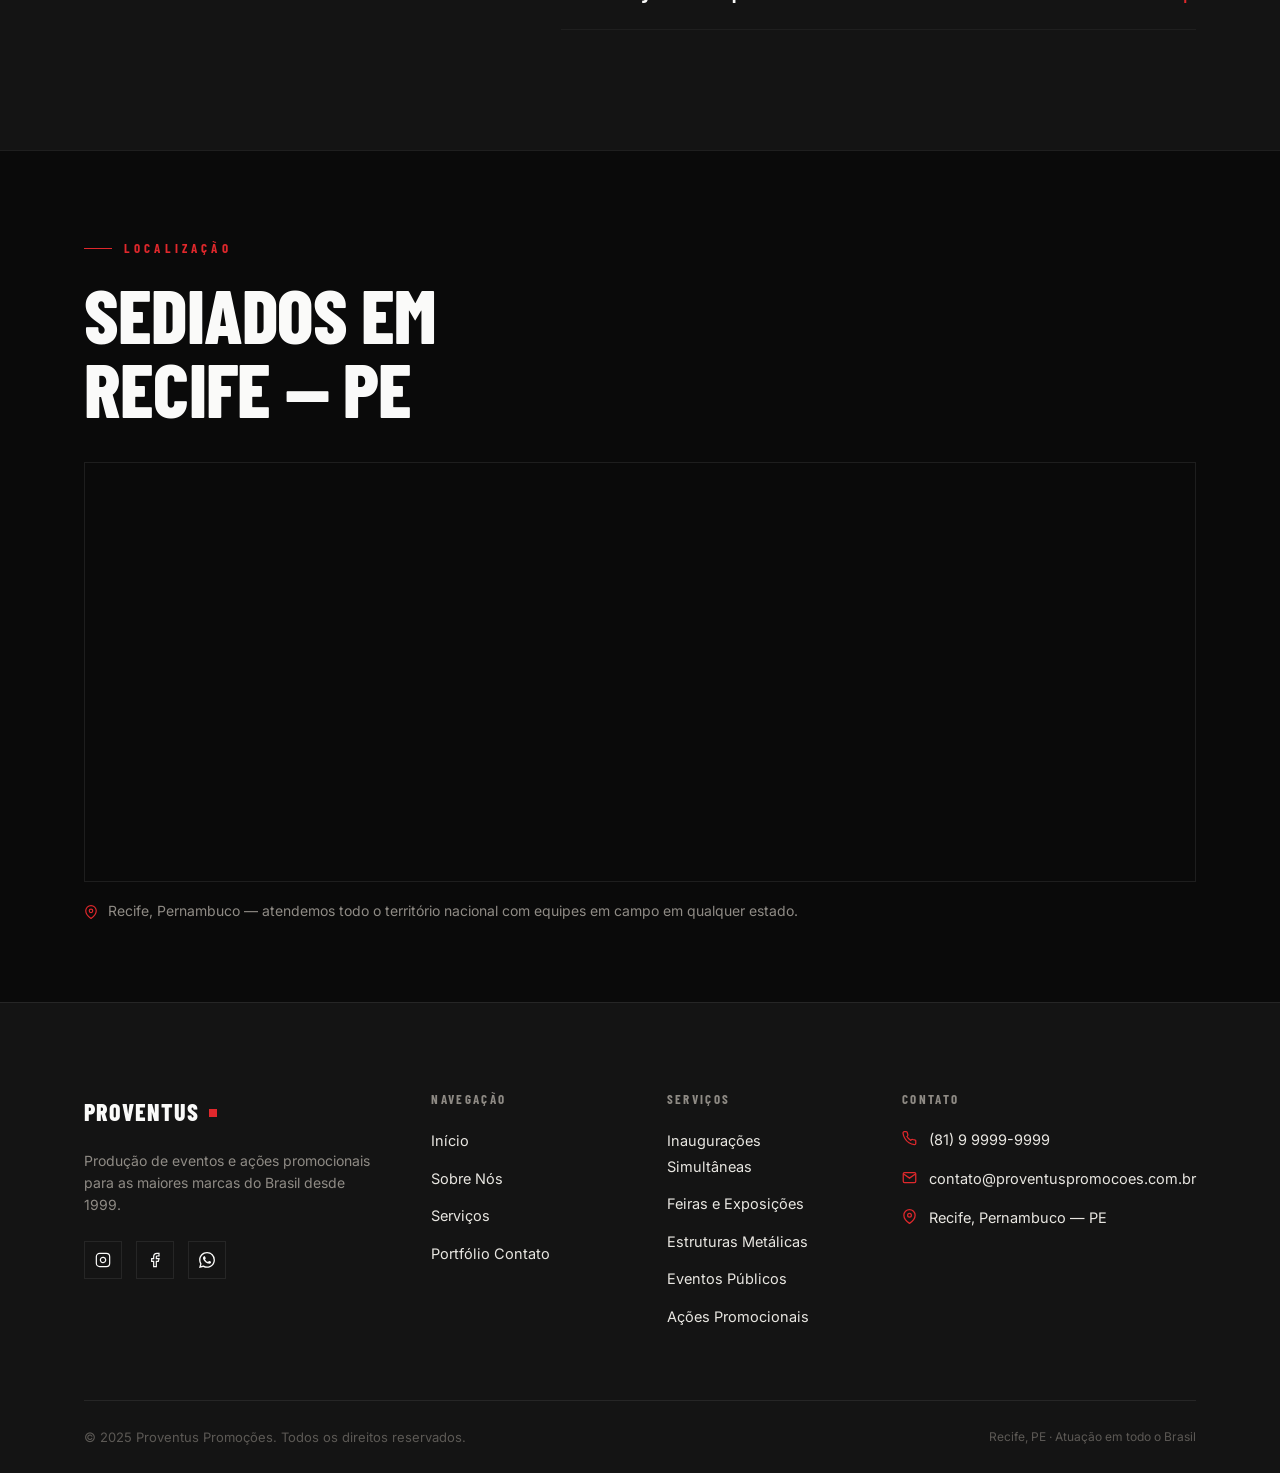
==== commit 01c53852: "Ajustando Schema e SEO" ====
--- a/contato.html
+++ b/contato.html
@@ -3,7 +3,7 @@
 <head>
   <meta charset="UTF-8"/>
   <meta name="viewport" content="width=device-width,initial-scale=1.0"/>
-  <title>Contato — Proventus Promoções</title>
+  <title>Contato | Proventus Promoções — Recife, PE</title>
   <meta name="description" content="Entre em contato com a Proventus e solicite um orçamento. Respondemos em até 24h úteis. Atendemos todo o Brasil a partir de Recife, PE."/>
   <link rel="preconnect" href="https://fonts.googleapis.com"/>
   <link rel="preconnect" href="https://fonts.gstatic.com" crossorigin/>
@@ -13,6 +13,28 @@
   <link rel="stylesheet" href="css/home.css"/>
   <!-- EmailJS SDK -->
   <script src="https://cdn.jsdelivr.net/npm/@emailjs/browser@4/dist/email.min.js"></script>
+
+  <link rel="canonical" href="https://www.proventuspromocoes.com.br/contato.html" />
+
+  <!-- Open Graph / Facebook -->
+  <meta property="og:type" content="website" />
+  <meta property="og:url" content="https://www.proventuspromocoes.com.br/contato.html" />
+  <meta property="og:site_name" content="Proventus Promoções" />
+  <meta property="og:locale" content="pt_BR" />
+  <meta property="og:title" content="Contato | Proventus Promoções — Recife, PE" />
+  <meta property="og:description" content="Entre em contato com a Proventus e solicite um orçamento. Respondemos em até 24h úteis. Atendemos todo o Brasil a partir de Recife, PE." />
+  <meta property="og:image" content="https://drive.google.com/thumbnail?id=1bImBL4d_rRsTT-2JryqyiBia14avQBzM&sz=w1600" />
+  <meta property="og:image:width" content="1600" />
+  <meta property="og:image:alt" content="Proventus Promoções — Produção de Eventos" />
+
+  <!-- Twitter Card -->
+  <meta name="twitter:card" content="summary_large_image" />
+  <meta name="twitter:title" content="Contato | Proventus Promoções — Recife, PE" />
+  <meta name="twitter:description" content="Entre em contato com a Proventus e solicite um orçamento. Respondemos em até 24h úteis. Atendemos todo o Brasil a partir de Recife, PE." />
+  <meta name="twitter:image" content="https://drive.google.com/thumbnail?id=1bImBL4d_rRsTT-2JryqyiBia14avQBzM&sz=w1600" />
+
+  <meta name="robots" content="index, follow" />
+  <meta name="theme-color" content="#0a0a0a" />
 
   <link rel="icon" type="image/png" href="img/LogoVermelha.png" />
 
@@ -64,7 +86,6 @@
 <!-- FORMULÁRIO + PAINEL INFO -->
 <section class="section section-border-top" aria-labelledby="contact-section-heading">
   <div class="container">
-    <h2 id="contact-section-heading" class="sr-only">Formulário de contato e informações</h2>
     <div class="contact-layout reveal">
 
       <!-- PAINEL INFO -->
@@ -730,5 +751,49 @@
 
 })();
 </script>
+  <script type="application/ld+json">
+{
+  "@context": "https://schema.org",
+  "@type": ["ProfessionalService", "LocalBusiness"],
+  "@id": "https://www.proventuspromocoes.com.br/#organization",
+  "name": "Proventus Promoções",
+  "alternateName": "Proventus",
+  "url": "https://www.proventuspromocoes.com.br",
+  "logo": "https://www.proventuspromocoes.com.br/img/LogoProventusBranca.png",
+  "image": "https://www.proventuspromocoes.com.br/img/LogoProventusBranca.png",
+  "description": "Empresa de produção de eventos e ações promocionais fundada em 1999, atuando em todo o Brasil com inaugurações simultâneas, feiras, convenções e estruturas para grandes marcas.",
+  "telephone": "+55-81-99983-5246",
+  "email": "contato@proventuspromocoes.com.br",
+  "address": {
+    "@type": "PostalAddress",
+    "addressLocality": "Recife",
+    "addressRegion": "PE",
+    "addressCountry": "BR"
+  },
+  "areaServed": "BR",
+  "foundingDate": "1999",
+  "sameAs": []
+}
+  </script>
+  <script type="application/ld+json">
+{
+  "@context": "https://schema.org",
+  "@type": "BreadcrumbList",
+  "itemListElement": [
+    {
+      "@type": "ListItem",
+      "position": 1,
+      "name": "Início",
+      "item": "https://www.proventuspromocoes.com.br/"
+    },
+    {
+      "@type": "ListItem",
+      "position": 2,
+      "name": "Contato",
+      "item": "https://www.proventuspromocoes.com.br/contato.html"
+    }
+  ]
+}
+  </script>
 </body>
 </html>
